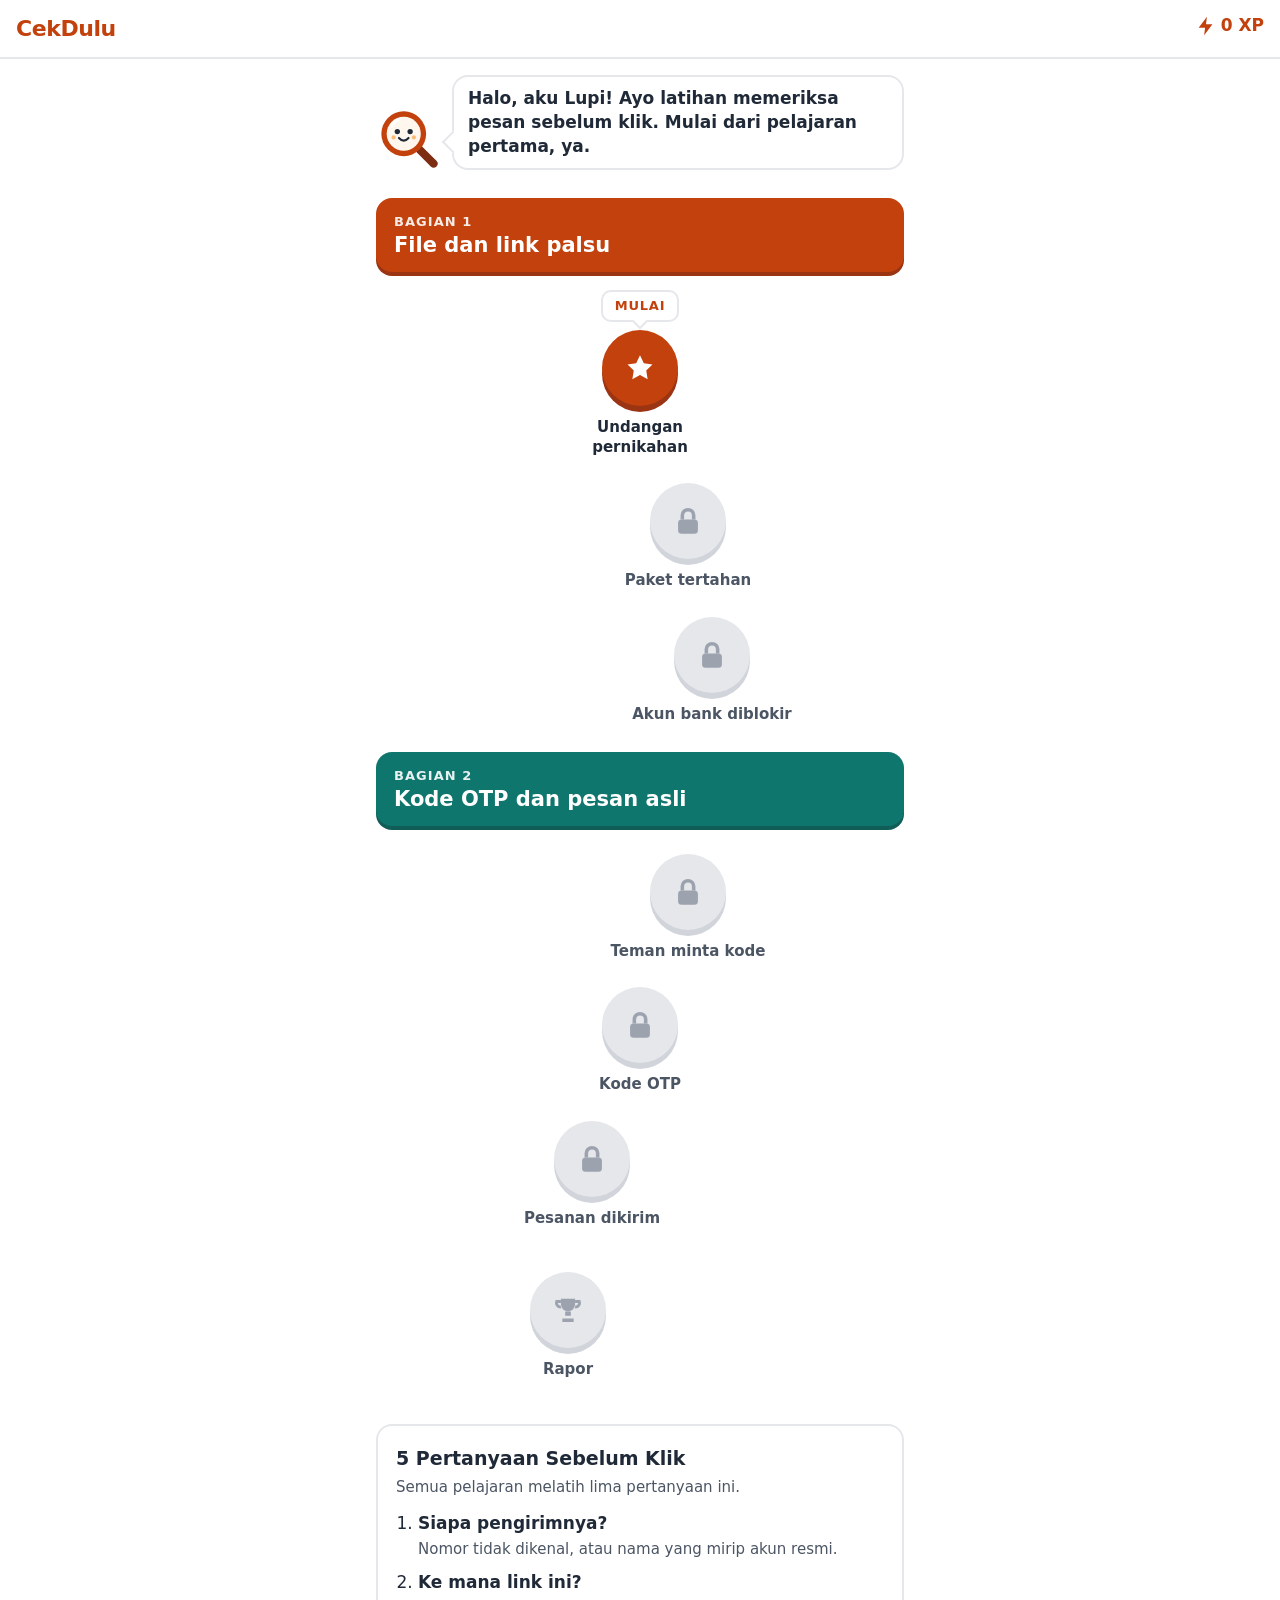
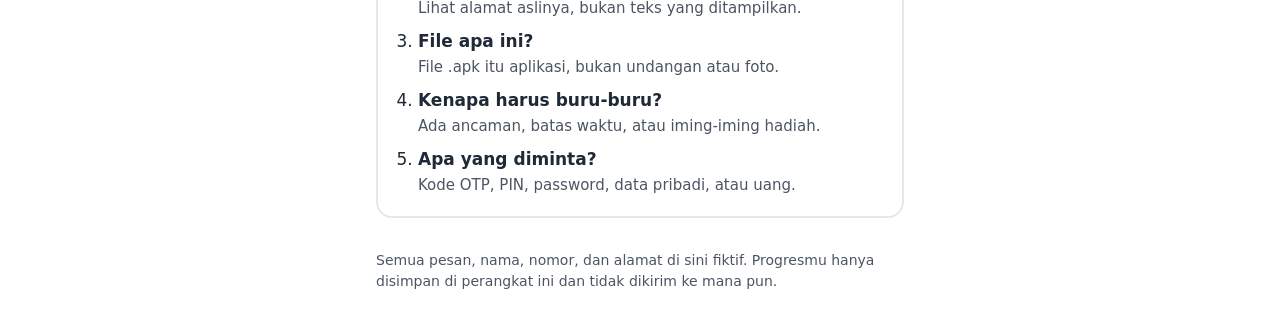
==== index.html @ 9b65affb "kerangka untuk pembuatan" ====
<!doctype html>
<html lang="id">
<head>
  <meta charset="utf-8">
  <meta name="viewport" content="width=device-width, initial-scale=1">
  <title>CekDulu · Latihan memeriksa pesan sebelum klik</title>
  <meta name="description" content="Latihan interaktif mengenali pesan penipuan. Semua contoh fiktif, tanpa login, tanpa data yang dikirim.">
  <link rel="stylesheet" href="css/style.css">
</head>
<body>
  <header class="topbar">
    <a class="brand" href="index.html">CekDulu</a>
    <span id="xp"></span>
  </header>

  <main class="page">
    <noscript><p>Aktifkan JavaScript untuk memakai CekDulu.</p></noscript>
    <div id="coach"></div>
    <div id="units"></div>

    <section class="recap" aria-labelledby="recap-title">
      <h2 id="recap-title">5 Pertanyaan Sebelum Klik</h2>
      <p>Semua pelajaran melatih lima pertanyaan ini.</p>
      <ol id="recap-list"></ol>
    </section>
  </main>

  <footer class="page-footer">
    <p>Semua pesan, nama, nomor, dan alamat di sini fiktif. Progresmu hanya disimpan di perangkat ini dan tidak dikirim ke mana pun.</p>
    <p id="storage-note" hidden>Browser ini tidak mengizinkan penyimpanan, jadi progres tidak akan tersimpan.</p>
    <button type="button" class="link-btn" id="reset">Hapus progres</button>
  </footer>

  <script src="js/questions.js"></script>
  <script src="js/scenarios.js"></script>
  <script src="js/logic.js"></script>
  <script src="js/ui.js"></script>
  <script src="js/path.js"></script>
</body>
</html>
---- css/style.css ----
/* ==========================================================
   CekDulu — gaya tampilan
   Urutan: token → dasar → komponen umum → jalur → pelajaran → HP simulasi → rapor
   ========================================================== */

:root {
  color-scheme: light;
  --brand: #C2410C;
  --brand-dark: #9A3412;
  --brand-soft: #FFEDD5;
  --teal: #0F766E;
  --teal-dark: #115E59;
  --ink: #1F2937;
  --muted: #4B5563;
  --line: #E5E7EB;
  --surface: #F9FAFB;
  --bg: #FFFFFF;
  --good: #15803D;
  --good-dark: #166534;
  --good-soft: #DCFCE7;
  --bad: #B91C1C;
  --bad-dark: #991B1B;
  --bad-soft: #FEE2E2;
  --warn: #B45309;
  --link: #1D4ED8;
  --focus: #2563EB;
  --font: "Segoe UI", system-ui, -apple-system, Roboto, "Helvetica Neue", Arial, sans-serif;
}

/* ---------- Dasar ---------- */

* { box-sizing: border-box; }

body {
  margin: 0;
  font-family: var(--font);
  font-size: 17px;
  line-height: 1.5;
  color: var(--ink);
  background: var(--bg);
  -webkit-text-size-adjust: 100%;
}

h1, h2, h3, p { margin: 0; }
svg { display: block; }
[hidden] { display: none !important; }
:focus-visible { outline: 3px solid var(--focus); outline-offset: 3px; }

/* ---------- Komponen umum ---------- */

.btn {
  display: inline-block;
  width: 100%;
  padding: 14px 24px;
  font: inherit;
  font-size: 16px;
  font-weight: 800;
  letter-spacing: .05em;
  text-align: center;
  text-transform: uppercase;
  text-decoration: none;
  color: #fff;
  background: var(--brand);
  border: 0;
  border-radius: 14px;
  box-shadow: 0 4px 0 var(--brand-dark);
  cursor: pointer;
  transition: transform .08s;
}
.btn:active:not(:disabled) { transform: translateY(4px); box-shadow: none; }
.btn:disabled { color: #6B7280; background: var(--line); box-shadow: 0 4px 0 #D1D5DB; cursor: not-allowed; }
.btn-good { background: var(--good); box-shadow: 0 4px 0 var(--good-dark); }
.btn-bad { background: var(--bad); box-shadow: 0 4px 0 var(--bad-dark); }

.topbar {
  position: sticky;
  top: 0;
  z-index: 10;
  display: flex;
  align-items: center;
  justify-content: space-between;
  gap: 12px;
  padding: 12px 16px;
  background: #fff;
  border-bottom: 2px solid var(--line);
}
.brand { font-size: 22px; font-weight: 800; letter-spacing: -.02em; color: var(--brand); text-decoration: none; }
.back-link { font-weight: 700; color: var(--muted); text-decoration: none; }
.xp-chip { display: inline-flex; align-items: center; gap: 4px; font-weight: 800; color: var(--brand); }
.xp-chip .icon svg { width: 22px; height: 22px; }

.page { max-width: 560px; margin: 0 auto; padding: 16px 16px 32px; }

.coach { display: flex; align-items: flex-end; gap: 12px; }
.mascot { flex: none; display: block; width: 64px; height: 64px; }
.mascot svg { width: 100%; height: 100%; }
.coach-bubble {
  position: relative;
  flex: 1;
  padding: 10px 14px;
  font-weight: 600;
  line-height: 1.4;
  background: #fff;
  border: 2px solid var(--line);
  border-radius: 16px;
  animation: rise .25s ease-out;
}
.coach-bubble::before {
  content: "";
  position: absolute;
  left: -9px;
  bottom: 18px;
  width: 14px;
  height: 14px;
  background: #fff;
  border-left: 2px solid var(--line);
  border-bottom: 2px solid var(--line);
  transform: rotate(45deg);
}

.stats { display: grid; grid-template-columns: repeat(3, 1fr); gap: 10px; }
.stat { display: flex; flex-direction: column; overflow: hidden; background: #fff; border: 2px solid var(--brand); border-radius: 14px; text-align: center; }
.stat-label {
  display: block;
  padding: 4px 6px;
  font-size: 12px;
  font-weight: 800;
  letter-spacing: .05em;
  text-transform: uppercase;
  color: #fff;
  background: var(--brand);
}
.stat-value { flex: 1; display: grid; place-items: center; padding: 12px 6px; font-size: 22px; font-weight: 800; line-height: 1.2; }

.note { margin-top: 14px; font-size: 15px; color: var(--muted); }

/* ---------- Jalur belajar (index.html) ---------- */

.unit { --unit: var(--brand); --unit-dark: var(--brand-dark); margin-top: 28px; }
.unit-2 { --unit: var(--teal); --unit-dark: var(--teal-dark); }
.unit-banner { padding: 14px 18px; color: #fff; background: var(--unit); border-radius: 16px; box-shadow: 0 4px 0 var(--unit-dark); }
.unit-kicker { font-size: 13px; font-weight: 800; letter-spacing: .08em; text-transform: uppercase; opacity: .9; }
.unit-banner h2 { font-size: 21px; line-height: 1.25; }

.path { display: flex; flex-direction: column; align-items: center; gap: 26px; margin: 28px 0 0; padding: 0; list-style: none; }
.path-end { margin-top: 44px; }
.path-item { position: relative; display: flex; flex-direction: column; align-items: center; transform: translateX(var(--x, 0)); }
.path-item.is-current { margin-top: 30px; }

.node {
  display: grid;
  place-items: center;
  width: 76px;
  height: 76px;
  color: #fff;
  text-decoration: none;
  background: var(--unit, var(--brand));
  border-radius: 50%;
  box-shadow: 0 6px 0 var(--unit-dark, var(--brand-dark));
  transition: transform .1s;
}
.node .icon svg { width: 34px; height: 34px; }
a.node:active { transform: translateY(4px); box-shadow: 0 2px 0 var(--unit-dark, var(--brand-dark)); }
.node-current { animation: glow 1.8s ease-in-out infinite; }
.node-locked { color: #9CA3AF; background: var(--line); box-shadow: 0 6px 0 #D1D5DB; }
.node-trophy { background: var(--warn); box-shadow: 0 6px 0 #92400E; }
.node-label { max-width: 170px; margin-top: 12px; font-size: 15px; font-weight: 700; line-height: 1.3; text-align: center; }
.node-locked + .node-label { color: var(--muted); }
.node-badge {
  position: absolute;
  top: -40px;
  padding: 4px 12px;
  font-size: 13px;
  font-weight: 800;
  letter-spacing: .06em;
  text-transform: uppercase;
  white-space: nowrap;
  color: var(--unit, var(--brand));
  background: #fff;
  border: 2px solid var(--line);
  border-radius: 10px;
  animation: bob 1.6s ease-in-out infinite;
}
.node-badge::after {
  content: "";
  position: absolute;
  left: 50%;
  bottom: -7px;
  width: 10px;
  height: 10px;
  background: #fff;
  border-right: 2px solid var(--line);
  border-bottom: 2px solid var(--line);
  transform: translateX(-50%) rotate(45deg);
}

.recap { margin-top: 44px; padding: 18px; border: 2px solid var(--line); border-radius: 16px; }
.recap h2 { margin-bottom: 4px; font-size: 19px; }
.recap > p { margin-bottom: 12px; color: var(--muted); font-size: 15px; }
.recap ol { display: grid; gap: 8px; margin: 0; padding-left: 22px; }
.recap li strong { display: block; }
.recap li span { font-size: 15px; color: var(--muted); }

.page-footer { max-width: 560px; margin: 0 auto; padding: 0 16px 32px; font-size: 14px; color: var(--muted); }
.page-footer p + p { margin-top: 6px; }
.link-btn { margin-top: 10px; padding: 0; font: inherit; color: var(--bad); text-decoration: underline; background: none; border: 0; cursor: pointer; }

/* ---------- Pelajaran (simulator.html) ---------- */

.lesson-page { display: flex; flex-direction: column; min-height: 100vh; min-height: 100dvh; }

.lesson-top { display: flex; align-items: center; gap: 14px; width: 100%; max-width: 980px; margin: 0 auto; padding: 14px 16px; }
.icon-btn { flex: none; display: grid; place-items: center; width: 40px; height: 40px; color: var(--muted); border-radius: 10px; }
.icon-btn:hover { background: var(--surface); }
.icon-btn svg { width: 26px; height: 26px; }
.progress { flex: 1; height: 16px; overflow: hidden; background: var(--line); border-radius: 99px; }
.progress span { display: block; width: 0; height: 100%; background: var(--brand); border-radius: 99px; transition: width .4s ease; }

.lesson-main {
  flex: 1;
  display: grid;
  grid-template-areas: "coach" "phone" "inspect" "task";
  align-content: start;
  gap: 16px;
  width: 100%;
  max-width: 980px;
  margin: 0 auto;
  padding: 4px 16px 24px;
}
.lesson-main.is-done { display: block; }
.coach-slot { grid-area: coach; }
.phone-col { grid-area: phone; }
.inspect-slot { grid-area: inspect; scroll-margin-bottom: 140px; } /* jangan tertutup tombol bawah */
.task-slot { grid-area: task; scroll-margin-top: 12px; }
.inspect-slot:empty, .task-slot:empty { display: none; }

.context {
  max-width: 340px;
  margin: 0 auto 12px;
  padding: 10px 12px;
  font-size: 15px;
  color: var(--muted);
  background: var(--surface);
  border: 2px dashed var(--line);
  border-radius: 12px;
}

.inspect-card { padding: 12px 14px; background: #fff; border: 2px solid var(--line); border-left: 6px solid var(--brand); border-radius: 12px; animation: rise .2s ease-out; }
.inspect-kind { display: block; font-size: 12px; font-weight: 800; letter-spacing: .06em; text-transform: uppercase; color: var(--brand-dark); }
.inspect-label { display: block; margin: 2px 0 4px; word-break: break-all; }
.inspect-card p { font-size: 15px; color: var(--muted); }

.task-title { font-size: 21px; line-height: 1.3; }
.task-title:focus { outline: none; } /* fokus dari kode, bukan dari Tab */
.task-sub { margin: 2px 0 12px; color: var(--muted); }

.options { display: grid; gap: 10px; }
.option {
  display: flex;
  align-items: center;
  gap: 12px;
  width: 100%;
  padding: 12px 14px;
  font: inherit;
  color: inherit;
  text-align: left;
  background: #fff;
  border: 2px solid var(--line);
  border-bottom-width: 4px;
  border-radius: 14px;
  cursor: pointer;
}
.option:hover:not(:disabled) { background: var(--surface); }
.option:disabled { cursor: default; }
.option-text { flex: 1; }
.option-text strong { display: block; font-size: 16px; line-height: 1.3; }
.option-text small { display: block; margin-top: 2px; font-size: 14px; line-height: 1.35; color: var(--muted); }
.option-note { display: block; margin-top: 8px; padding-top: 8px; font-size: 15px; line-height: 1.4; border-top: 1px solid rgba(31, 41, 55, .15); }
.option-check, .option-radio { flex: none; display: grid; place-items: center; width: 24px; height: 24px; background: #fff; border: 2px solid #9CA3AF; }
.option-check { border-radius: 7px; }
.option-radio { border-radius: 50%; }
.option[aria-pressed="true"] { background: var(--brand-soft); border-color: #FB923C; }
.option[aria-pressed="true"] .option-check,
.option[aria-pressed="true"] .option-radio { background: var(--brand); border-color: var(--brand); }
.option[aria-pressed="true"] .option-check::after {
  content: "";
  width: 6px;
  height: 11px;
  border: solid #fff;
  border-width: 0 3px 3px 0;
  transform: translateY(-1px) rotate(45deg);
}
.option[aria-pressed="true"] .option-radio::after { content: ""; width: 8px; height: 8px; background: #fff; border-radius: 50%; }

/* Setelah dinilai */
.option.is-found, .option.is-correct { background: var(--good-soft); border-color: var(--good); }
.option.is-extra, .option.is-wrong { background: var(--bad-soft); border-color: var(--bad); }
.option.is-missed, .option.is-answer { border-color: var(--good); border-style: dashed; }
.option.is-found .option-check, .option.is-correct .option-radio { background: var(--good); border-color: var(--good); }
.option.is-extra .option-check, .option.is-wrong .option-radio { background: var(--bad); border-color: var(--bad); }
.option.is-found::after, .option.is-correct::after, .option.is-missed::after,
.option.is-extra::after, .option.is-wrong::after, .option.is-answer::after {
  font-size: 12px;
  font-weight: 800;
  letter-spacing: .04em;
  text-transform: uppercase;
  white-space: nowrap;
}
.option.is-found::after, .option.is-correct::after { content: "Benar"; color: var(--good-dark); }
.option.is-answer::after { content: "Lebih aman"; color: var(--good-dark); }
.option.is-missed::after { content: "Terlewat"; color: var(--bad-dark); }
.option.is-extra::after { content: "Keliru"; color: var(--bad-dark); }
.option.is-wrong::after { content: "Kurang tepat"; color: var(--bad-dark); }

.lesson-footer { position: sticky; bottom: 0; z-index: 5; max-height: 75vh; overflow-y: auto; background: #fff; border-top: 2px solid var(--line); }
.lesson-footer.is-good { background: var(--good-soft); border-top-color: #BBF7D0; }
.lesson-footer.is-bad { background: var(--bad-soft); border-top-color: #FECACA; }
.footer-inner { display: grid; gap: 14px; max-width: 980px; margin: 0 auto; padding: 16px; }

.feedback { animation: rise .25s ease-out; }
.feedback:empty { display: none; }
.feedback h2 { font-size: 21px; line-height: 1.25; }
.is-good .feedback h2 { color: var(--good-dark); }
.is-bad .feedback h2 { color: var(--bad-dark); }
.feedback > p { margin-top: 4px; font-size: 16px; line-height: 1.4; }

.done { max-width: 520px; margin: 0 auto; padding: 24px 0 8px; text-align: center; }
.done .mascot { width: 128px; height: 128px; margin: 0 auto 12px; animation: pop .45s ease-out; }
.done h1 { margin-bottom: 20px; font-size: 30px; line-height: 1.2; color: var(--brand); }
.done > p { margin-bottom: 20px; color: var(--muted); }
.takeaway { margin-top: 18px; padding: 14px 16px; text-align: left; background: var(--surface); border: 2px solid var(--line); border-radius: 14px; }
.takeaway strong { display: block; font-size: 13px; letter-spacing: .06em; text-transform: uppercase; color: var(--brand-dark); }

@media (min-width: 860px) {
  .lesson-main {
    grid-template-columns: 360px 1fr;
    grid-template-rows: auto auto 1fr;
    grid-template-areas: "phone coach" "phone inspect" "phone task";
    column-gap: 40px;
    padding-top: 12px;
  }
  .phone-col { position: sticky; top: 16px; align-self: start; }
  .footer-inner { grid-template-columns: 1fr auto; align-items: end; padding: 20px 16px; }
  .footer-inner .btn { width: auto; min-width: 200px; }
}

/* ---------- HP simulasi ---------- */

.phone { width: 100%; max-width: 340px; margin: 0 auto; padding: 10px; background: #111827; border-radius: 36px; box-shadow: 0 12px 32px rgba(17, 24, 39, .18); }
.screen { display: flex; flex-direction: column; min-height: 480px; overflow: hidden; font-size: 15px; line-height: 1.45; background: #F3F4F6; border-radius: 26px; }
.status-bar { display: flex; align-items: center; justify-content: space-between; padding: 8px 18px 6px; font-size: 12px; font-weight: 700; background: #fff; }
.battery { position: relative; width: 22px; height: 11px; border: 2px solid currentColor; border-radius: 3px; }
.battery::after { content: ""; position: absolute; inset: 1px 5px 1px 1px; background: currentColor; border-radius: 1px; }

.app-header { display: flex; align-items: center; gap: 10px; padding: 10px 14px; font-weight: 700; background: #fff; border-bottom: 1px solid var(--line); }
.app-tag { margin-left: auto; font-weight: 600; color: var(--muted); }
.avatar { flex: none; display: grid; place-items: center; width: 34px; height: 34px; font-size: 15px; font-weight: 800; color: #334155; background: #CBD5E1; border-radius: 50%; }
.app-body { flex: 1; display: flex; flex-direction: column; gap: 8px; padding: 14px 12px; }

.bubble { align-self: flex-start; max-width: 88%; margin: 0; padding: 8px 11px; background: #fff; border-radius: 4px 14px 14px 14px; box-shadow: 0 1px 1px rgba(0, 0, 0, .06); }

.phone-chat .status-bar, .chat-header { color: #fff; background: var(--teal); border-bottom: 0; }
.chat-header .avatar { color: var(--teal-dark); background: #CCFBF1; }
.chat-body { background: #E7EFEC; }
.system-notice { align-self: center; max-width: 94%; padding: 6px 10px; font-size: 13px; text-align: center; color: #713F12; background: #FEF9C3; border-radius: 10px; }
.bubble-file { width: 88%; padding: 6px; }
.tap.tap-file { display: flex; align-items: center; gap: 10px; width: 100%; padding: 8px; background: #F1F5F9; border-radius: 10px; }
.file-icon { flex: none; display: grid; place-items: center; width: 38px; height: 46px; font-size: 11px; font-weight: 800; color: #334155; background: #E2E8F0; border-radius: 6px; }
.file-meta strong { display: block; font-size: 14px; word-break: break-word; }
.file-meta small { color: var(--muted); }
.chat-input { margin: 0 10px 10px; padding: 9px 14px; font-size: 14px; color: #9CA3AF; background: #fff; border-radius: 99px; }

.sms-body { background: #fff; }
.sms-body .bubble { background: var(--line); border-radius: 16px 16px 16px 4px; box-shadow: none; }

.email-header { font-size: 14px; font-weight: 600; color: var(--muted); }
.email-body { gap: 10px; background: #fff; }
.email-subject { font-size: 17px; line-height: 1.3; }
.email-from { display: flex; align-items: center; gap: 10px; }
.email-from small { display: block; font-size: 12px; color: var(--muted); }

.phone-notif .screen { background: linear-gradient(160deg, #1E3A8A, #6D28D9); }
.phone-notif .status-bar { color: #fff; background: transparent; }
.lock-screen { flex: 1; padding: 18px 12px; color: #fff; text-align: center; }
.lock-time { font-size: 56px; font-weight: 300; line-height: 1.1; }
.lock-date { margin-bottom: 28px; opacity: .9; }
.notif-card { padding: 12px 14px; color: var(--ink); text-align: left; background: rgba(255, 255, 255, .95); border-radius: 18px; }
.notif-top { display: flex; align-items: center; gap: 8px; font-size: 13px; }
.notif-top small { margin-left: auto; color: var(--muted); }
.app-icon { display: grid; place-items: center; width: 22px; height: 22px; font-size: 12px; font-weight: 800; color: #fff; background: var(--good); border-radius: 6px; }
.notif-title { display: block; margin-top: 6px; }
.notif-text { margin-top: 2px; font-size: 14px; }

/* Bagian yang bisa diketuk */
.tap { position: relative; padding: 0; font: inherit; color: inherit; text-align: left; background: none; border: 0; border-radius: 6px; cursor: pointer; }
.tap-link { color: var(--link); text-decoration: underline; word-break: break-all; }
.tap-button { display: inline-block; margin-top: 4px; padding: 10px 18px; font-weight: 700; color: #fff; background: var(--link); border-radius: 8px; }
.is-inspecting .tap { outline: 2px dashed var(--brand); outline-offset: 3px; }
.is-inspecting .chat-header .tap { outline-color: #fff; }
.is-inspecting .tap.is-inspected { outline-style: solid; outline-color: #64748B; }

/* Sorotan setelah menjawab: hijau = ditemukan, merah = terlewat */
.mark-found, .mark-missed { color: var(--ink); border-radius: 4px; -webkit-box-decoration-break: clone; box-decoration-break: clone; }
.mark-found { background: var(--good-soft); box-shadow: 0 0 0 2px var(--good); }
.mark-missed { background: var(--bad-soft); box-shadow: 0 0 0 2px var(--bad); }

/* ---------- Rapor (rapor.html) ---------- */

.page-title { margin: 8px 0 16px; font-size: 28px; line-height: 1.2; }
.section-title { margin: 28px 0 12px; font-size: 19px; }
.callout { margin-top: 16px; padding: 14px 16px; background: var(--brand-soft); border: 2px solid #FED7AA; border-radius: 14px; }
.callout-good { background: var(--good-soft); border-color: #BBF7D0; }
.callout-kicker { display: block; font-size: 12px; font-weight: 800; letter-spacing: .06em; text-transform: uppercase; color: var(--brand-dark); }
.callout strong { display: block; font-size: 18px; }
.callout p { color: var(--muted); }
.callout-list { display: grid; gap: 8px; margin: 4px 0 0; padding: 0; list-style: none; }
.q-list { display: grid; gap: 14px; margin: 0; padding: 0; list-style: none; }
.q-head { display: flex; flex-wrap: wrap; justify-content: space-between; gap: 2px 12px; }
.q-count { font-size: 15px; color: var(--muted); }
.meter { height: 10px; margin-top: 6px; overflow: hidden; background: var(--line); border-radius: 99px; }
.meter span { display: block; height: 100%; background: var(--good); border-radius: 99px; }
.report-cta { margin-top: 28px; }

/* ---------- Animasi ---------- */

@keyframes rise { from { opacity: 0; transform: translateY(8px); } to { opacity: 1; transform: none; } }
@keyframes pop { 0% { transform: scale(.6); } 70% { transform: scale(1.08); } 100% { transform: scale(1); } }
@keyframes bob { 50% { transform: translateY(-4px); } }
@keyframes glow {
  0%, 100% { box-shadow: 0 6px 0 var(--unit-dark, var(--brand-dark)), 0 0 0 0 color-mix(in srgb, var(--unit, var(--brand)) 40%, transparent); }
  50% { box-shadow: 0 6px 0 var(--unit-dark, var(--brand-dark)), 0 0 0 12px color-mix(in srgb, var(--unit, var(--brand)) 0%, transparent); }
}

@media (prefers-reduced-motion: reduce) {
  *, *::before, *::after { animation: none !important; transition: none !important; }
}
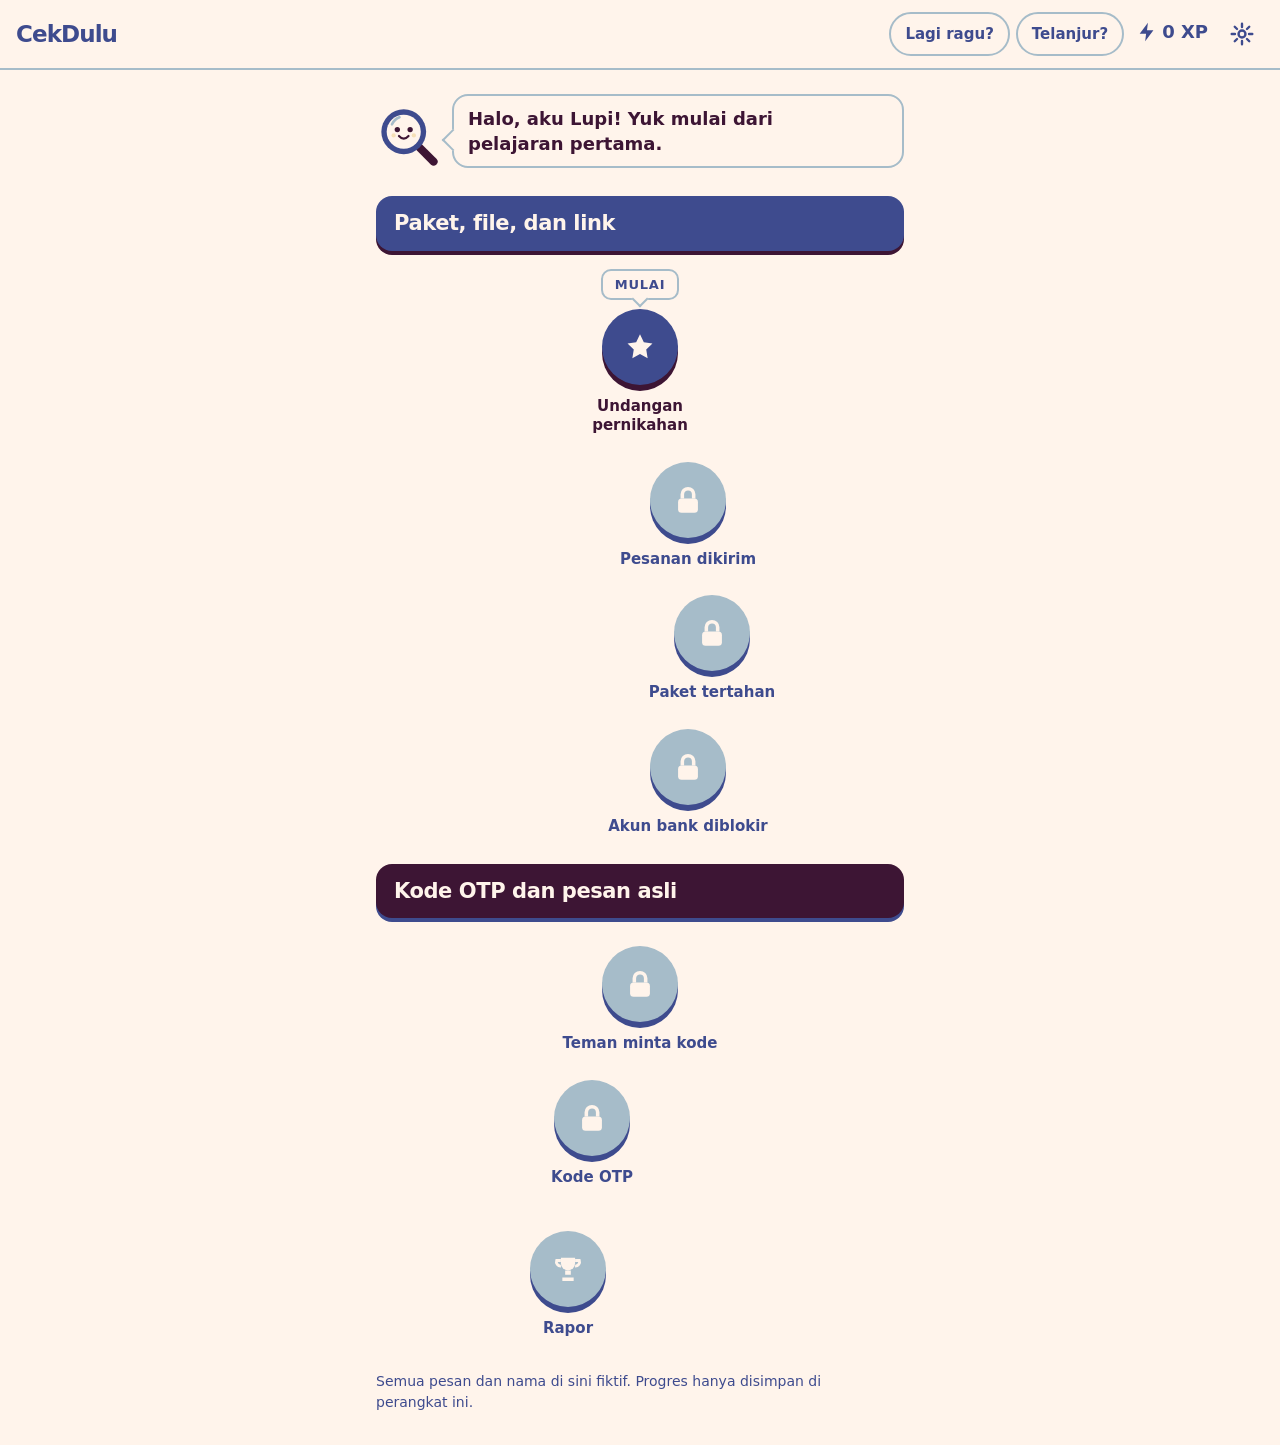
==== commit 859812e5: "perbaikan game dan tekstur" ====
--- a/index.html
+++ b/index.html
@@ -3,35 +3,35 @@
 <head>
   <meta charset="utf-8">
   <meta name="viewport" content="width=device-width, initial-scale=1">
+  <meta name="format-detection" content="telephone=no"> <!-- iPhone: nomor fiktif tidak jadi link telepon -->
   <title>CekDulu · Latihan memeriksa pesan sebelum klik</title>
   <meta name="description" content="Latihan interaktif mengenali pesan penipuan. Semua contoh fiktif, tanpa login, tanpa data yang dikirim.">
   <link rel="stylesheet" href="css/style.css">
+  <script src="js/theme.js"></script>
 </head>
 <body>
   <header class="topbar">
     <a class="brand" href="index.html">CekDulu</a>
+    <nav class="help-nav" aria-label="Bantuan"><a href="ragu.html">Lagi ragu?</a><a href="telanjur.html">Telanjur?</a></nav>
     <span id="xp"></span>
   </header>
 
-  <main class="page">
+  <main class="home">
     <noscript><p>Aktifkan JavaScript untuk memakai CekDulu.</p></noscript>
-    <div id="coach"></div>
-    <div id="units"></div>
 
-    <section class="recap" aria-labelledby="recap-title">
-      <h2 id="recap-title">5 Pertanyaan Sebelum Klik</h2>
-      <p>Semua pelajaran melatih lima pertanyaan ini.</p>
-      <ol id="recap-list"></ol>
+    <section class="learn" aria-labelledby="learn-title">
+      <h1 class="visually-hidden" id="learn-title">CekDulu: jalur belajar memeriksa pesan</h1>
+      <div id="coach"></div>
+      <div id="units"></div>
     </section>
   </main>
 
   <footer class="page-footer">
-    <p>Semua pesan, nama, nomor, dan alamat di sini fiktif. Progresmu hanya disimpan di perangkat ini dan tidak dikirim ke mana pun.</p>
+    <p>Semua pesan dan nama di sini fiktif. Progres hanya disimpan di perangkat ini.</p>
     <p id="storage-note" hidden>Browser ini tidak mengizinkan penyimpanan, jadi progres tidak akan tersimpan.</p>
     <button type="button" class="link-btn" id="reset">Hapus progres</button>
   </footer>
 
-  <script src="js/questions.js"></script>
   <script src="js/scenarios.js"></script>
   <script src="js/logic.js"></script>
   <script src="js/ui.js"></script>
--- a/css/style.css
+++ b/css/style.css
@@ -5,36 +5,92 @@
 
 :root {
   color-scheme: light;
-  --brand: #C2410C;
-  --brand-dark: #9A3412;
-  --brand-soft: #FFEDD5;
-  --teal: #0F766E;
-  --teal-dark: #115E59;
-  --ink: #1F2937;
-  --muted: #4B5563;
-  --line: #E5E7EB;
-  --surface: #F9FAFB;
-  --bg: #FFFFFF;
-  --good: #15803D;
-  --good-dark: #166534;
-  --good-soft: #DCFCE7;
-  --bad: #B91C1C;
-  --bad-dark: #991B1B;
-  --bad-soft: #FEE2E2;
-  --warn: #B45309;
-  --link: #1D4ED8;
-  --focus: #2563EB;
+  /* PALET RESMI: hanya 5 warna ini yang boleh dipakai di seluruh website.
+     Jangan menambah warna lain tanpa persetujuan ketua. */
+  --seashell: #FFF4EB;
+  --wheat: #F6E0B6;
+  --powder: #A6BCC9;
+  --french: #3E4B8E;
+  --violet: #3D1534;
+  /* Pengecualian yang disetujui ketua: abu-abu gelap khusus mode gelap (bukan ungu). */
+  --charcoal: #1C1C1E;
+  --graphite: #2C2C2E;
+  --slate: #48484A;
+
   --font: "Segoe UI", system-ui, -apple-system, Roboto, "Helvetica Neue", Arial, sans-serif;
+  /* Huruf judul, logo, dan tombol. Disimpan di fonts/ (lisensi OFL), tanpa CDN. */
+  --font-display: "Bricolage Grotesque", var(--font);
+}
+
+/* Peran warna, mode terang (bawaan). HP simulasi selalu memakai peran terang,
+   karena isinya meniru aplikasi sungguhan. */
+:root, .phone {
+  --brand: var(--french);
+  --brand-dark: var(--violet);
+  --brand-soft: var(--wheat);
+  --on-brand: var(--seashell);
+  --teal: var(--violet);
+  --teal-dark: var(--french);
+  --ink: var(--violet);
+  --muted: var(--french);
+  --line: var(--powder);
+  --surface: var(--wheat);
+  --bg: var(--seashell);
+  --good: var(--french);
+  --good-dark: var(--violet);
+  --good-soft: var(--powder);
+  --bad: var(--violet);
+  --bad-dark: var(--violet);
+  --bad-soft: var(--wheat);
+  --warn: var(--wheat);
+  --link: var(--french);
+  --focus: var(--violet);
+}
+
+/* Mode gelap: latar abu-abu gelap, aksen dari palet. Diaktifkan js/theme.js lewat data-theme. */
+:root[data-theme="dark"] {
+  color-scheme: dark;
+  --brand: var(--wheat);
+  --brand-dark: var(--french);
+  --brand-soft: var(--french);
+  --on-brand: var(--charcoal);
+  --teal: var(--powder);
+  --teal-dark: var(--french);
+  --ink: var(--seashell);
+  --muted: var(--powder);
+  --line: var(--slate);
+  --surface: var(--graphite);
+  --bg: var(--charcoal);
+  --good: var(--powder);
+  --good-dark: var(--powder);
+  --good-soft: var(--french);
+  --bad: var(--wheat);
+  --bad-dark: var(--wheat);
+  --bad-soft: var(--graphite);
+  --warn: var(--wheat);
+  --link: var(--powder);
+  --focus: var(--wheat);
+}
+
+@font-face {
+  font-family: "Bricolage Grotesque";
+  src: url("../fonts/bricolage-grotesque-latin.woff2") format("woff2");
+  font-weight: 200 800;
+  font-style: normal;
+  font-display: swap;
 }
 
 /* ---------- Dasar ---------- */
 
 * { box-sizing: border-box; }
+::selection { color: var(--violet); background: var(--wheat); }
+html { accent-color: var(--brand); -webkit-tap-highlight-color: transparent; } /* iPhone: tanpa kilatan abu saat diketuk */
+button, a, label { touch-action: manipulation; } /* iPhone: ketukan cepat tidak memperbesar halaman */
 
 body {
   margin: 0;
   font-family: var(--font);
-  font-size: 17px;
+  font-size: 18px;
   line-height: 1.5;
   color: var(--ink);
   background: var(--bg);
@@ -42,24 +98,29 @@
 }
 
 h1, h2, h3, p { margin: 0; }
+h1, h2, h3 { font-family: var(--font-display); letter-spacing: -.02em; text-wrap: balance; }
+.brand, .node-badge, .stat-value, .situation summary, .contact strong { font-family: var(--font-display); }
+p { text-wrap: pretty; }
 svg { display: block; }
 [hidden] { display: none !important; }
 :focus-visible { outline: 3px solid var(--focus); outline-offset: 3px; }
+.visually-hidden { position: absolute; width: 1px; height: 1px; overflow: hidden; clip-path: inset(50%); white-space: nowrap; }
 
 /* ---------- Komponen umum ---------- */
 
 .btn {
   display: inline-block;
   width: 100%;
-  padding: 14px 24px;
-  font: inherit;
-  font-size: 16px;
+  padding: 15px 24px;
+  font-family: var(--font-display);
+  font-size: 17px;
   font-weight: 800;
-  letter-spacing: .05em;
+  line-height: 1.3;
+  letter-spacing: .04em;
   text-align: center;
   text-transform: uppercase;
   text-decoration: none;
-  color: #fff;
+  color: var(--on-brand);
   background: var(--brand);
   border: 0;
   border-radius: 14px;
@@ -68,9 +129,9 @@
   transition: transform .08s;
 }
 .btn:active:not(:disabled) { transform: translateY(4px); box-shadow: none; }
-.btn:disabled { color: #6B7280; background: var(--line); box-shadow: 0 4px 0 #D1D5DB; cursor: not-allowed; }
+.btn:disabled { color: var(--ink); background: var(--line); box-shadow: 0 4px 0 var(--line); cursor: not-allowed; }
 .btn-good { background: var(--good); box-shadow: 0 4px 0 var(--good-dark); }
-.btn-bad { background: var(--bad); box-shadow: 0 4px 0 var(--bad-dark); }
+.btn-bad { background: var(--bad); box-shadow: 0 4px 0 var(--brand-dark); }
 
 .topbar {
   position: sticky;
@@ -81,11 +142,23 @@
   justify-content: space-between;
   gap: 12px;
   padding: 12px 16px;
-  background: #fff;
+  background: var(--bg);
   border-bottom: 2px solid var(--line);
 }
-.brand { font-size: 22px; font-weight: 800; letter-spacing: -.02em; color: var(--brand); text-decoration: none; }
-.back-link { font-weight: 700; color: var(--muted); text-decoration: none; }
+.brand { display: inline-flex; align-items: center; min-height: 44px; font-size: 23px; font-weight: 800; letter-spacing: -.04em; color: var(--brand); text-decoration: none; }
+.back-link { display: inline-flex; align-items: center; min-height: 44px; font-weight: 700; color: var(--muted); text-decoration: none; }
+@media (hover: hover) { .back-link:hover { color: var(--ink); } }
+/* Bantuan di bar atas: selalu bisa dicapai dari setiap halaman (kecuali di tengah pelajaran) */
+.topbar { flex-wrap: wrap; row-gap: 4px; }
+.help-nav { display: flex; gap: 6px; margin-left: auto; }
+.help-nav a { display: inline-flex; align-items: center; min-height: 44px; padding: 0 14px; font-size: 15px; font-weight: 700; color: var(--link); text-decoration: none; white-space: nowrap; border: 2px solid var(--line); border-radius: 99px; }
+@media (hover: hover) { .help-nav a:hover { background: var(--surface); } }
+.help-nav a[aria-current="page"] { color: var(--on-brand); background: var(--brand); border-color: var(--brand); }
+@media (max-width: 479px) {
+  .help-nav { order: 3; flex-basis: 100%; margin-left: 0; }
+  .topbar #xp { margin-left: auto; }
+  .help-nav a { flex: 1; justify-content: center; }
+}
 .xp-chip { display: inline-flex; align-items: center; gap: 4px; font-weight: 800; color: var(--brand); }
 .xp-chip .icon svg { width: 22px; height: 22px; }
 
@@ -94,13 +167,14 @@
 .coach { display: flex; align-items: flex-end; gap: 12px; }
 .mascot { flex: none; display: block; width: 64px; height: 64px; }
 .mascot svg { width: 100%; height: 100%; }
+.mascot { color: var(--ink); } /* gagang kaca pembesar ikut warna teks, terlihat di terang maupun gelap */
 .coach-bubble {
   position: relative;
   flex: 1;
   padding: 10px 14px;
   font-weight: 600;
   line-height: 1.4;
-  background: #fff;
+  background: var(--bg);
   border: 2px solid var(--line);
   border-radius: 16px;
   animation: rise .25s ease-out;
@@ -112,14 +186,14 @@
   bottom: 18px;
   width: 14px;
   height: 14px;
-  background: #fff;
+  background: var(--bg);
   border-left: 2px solid var(--line);
   border-bottom: 2px solid var(--line);
   transform: rotate(45deg);
 }
 
 .stats { display: grid; grid-template-columns: repeat(3, 1fr); gap: 10px; }
-.stat { display: flex; flex-direction: column; overflow: hidden; background: #fff; border: 2px solid var(--brand); border-radius: 14px; text-align: center; }
+.stat { display: flex; flex-direction: column; overflow: hidden; background: var(--bg); border: 2px solid var(--brand); border-radius: 14px; text-align: center; }
 .stat-label {
   display: block;
   padding: 4px 6px;
@@ -127,19 +201,33 @@
   font-weight: 800;
   letter-spacing: .05em;
   text-transform: uppercase;
-  color: #fff;
+  color: var(--on-brand);
   background: var(--brand);
 }
 .stat-value { flex: 1; display: grid; place-items: center; padding: 12px 6px; font-size: 22px; font-weight: 800; line-height: 1.2; }
 
 .note { margin-top: 14px; font-size: 15px; color: var(--muted); }
+
+/* Ikon 5 Pertanyaan Sebelum Klik: satu bentuk yang sama di semua halaman */
+.q-icon { flex: none; display: grid; place-items: center; width: 40px; height: 40px; color: var(--ink); background: var(--brand-soft); border-radius: 12px; }
+.q-icon svg { width: 22px; height: 22px; }
+
+/* Pengaturan tampilan (dipasang js/theme.js) */
+.settings-btn { padding: 0; font: inherit; background: none; border: 0; cursor: pointer; }
+.settings-panel { position: absolute; top: calc(100% + 6px); right: 12px; z-index: 20; width: min(320px, calc(100vw - 24px)); padding: 14px 16px 16px; background: var(--bg); border: 2px solid var(--line); border-bottom-width: 4px; border-radius: 16px; }
+.settings-panel fieldset { margin: 0; padding: 0; border: 0; }
+.settings-panel legend { margin-bottom: 10px; padding: 0; font-family: var(--font-display); font-size: 18px; font-weight: 800; }
+.settings-note { margin-top: 10px; font-size: 14px; color: var(--muted); }
+
+/* ---------- Beranda (index.html) ---------- */
+
+.home { max-width: 560px; margin: 0 auto; padding: 24px 16px 32px; }
 
 /* ---------- Jalur belajar (index.html) ---------- */
 
 .unit { --unit: var(--brand); --unit-dark: var(--brand-dark); margin-top: 28px; }
 .unit-2 { --unit: var(--teal); --unit-dark: var(--teal-dark); }
-.unit-banner { padding: 14px 18px; color: #fff; background: var(--unit); border-radius: 16px; box-shadow: 0 4px 0 var(--unit-dark); }
-.unit-kicker { font-size: 13px; font-weight: 800; letter-spacing: .08em; text-transform: uppercase; opacity: .9; }
+.unit-banner { padding: 14px 18px; color: var(--on-brand); background: var(--unit); border-radius: 16px; box-shadow: 0 4px 0 var(--unit-dark); }
 .unit-banner h2 { font-size: 21px; line-height: 1.25; }
 
 .path { display: flex; flex-direction: column; align-items: center; gap: 26px; margin: 28px 0 0; padding: 0; list-style: none; }
@@ -152,7 +240,7 @@
   place-items: center;
   width: 76px;
   height: 76px;
-  color: #fff;
+  color: var(--on-brand);
   text-decoration: none;
   background: var(--unit, var(--brand));
   border-radius: 50%;
@@ -161,9 +249,8 @@
 }
 .node .icon svg { width: 34px; height: 34px; }
 a.node:active { transform: translateY(4px); box-shadow: 0 2px 0 var(--unit-dark, var(--brand-dark)); }
-.node-current { animation: glow 1.8s ease-in-out infinite; }
-.node-locked { color: #9CA3AF; background: var(--line); box-shadow: 0 6px 0 #D1D5DB; }
-.node-trophy { background: var(--warn); box-shadow: 0 6px 0 #92400E; }
+.node-locked { color: var(--seashell); background: var(--line); box-shadow: 0 6px 0 var(--french); }
+.node-trophy { color: var(--violet); background: var(--warn); box-shadow: 0 6px 0 var(--brand-dark); }
 .node-label { max-width: 170px; margin-top: 12px; font-size: 15px; font-weight: 700; line-height: 1.3; text-align: center; }
 .node-locked + .node-label { color: var(--muted); }
 .node-badge {
@@ -176,10 +263,9 @@
   text-transform: uppercase;
   white-space: nowrap;
   color: var(--unit, var(--brand));
-  background: #fff;
+  background: var(--bg);
   border: 2px solid var(--line);
   border-radius: 10px;
-  animation: bob 1.6s ease-in-out infinite;
 }
 .node-badge::after {
   content: "";
@@ -188,71 +274,78 @@
   bottom: -7px;
   width: 10px;
   height: 10px;
-  background: #fff;
+  background: var(--bg);
   border-right: 2px solid var(--line);
   border-bottom: 2px solid var(--line);
   transform: translateX(-50%) rotate(45deg);
 }
 
-.recap { margin-top: 44px; padding: 18px; border: 2px solid var(--line); border-radius: 16px; }
-.recap h2 { margin-bottom: 4px; font-size: 19px; }
-.recap > p { margin-bottom: 12px; color: var(--muted); font-size: 15px; }
-.recap ol { display: grid; gap: 8px; margin: 0; padding-left: 22px; }
-.recap li strong { display: block; }
-.recap li span { font-size: 15px; color: var(--muted); }
-
 .page-footer { max-width: 560px; margin: 0 auto; padding: 0 16px 32px; font-size: 14px; color: var(--muted); }
 .page-footer p + p { margin-top: 6px; }
-.link-btn { margin-top: 10px; padding: 0; font: inherit; color: var(--bad); text-decoration: underline; background: none; border: 0; cursor: pointer; }
-
-/* ---------- Pelajaran (simulator.html) ---------- */
-
-.lesson-page { display: flex; flex-direction: column; min-height: 100vh; min-height: 100dvh; }
-
-.lesson-top { display: flex; align-items: center; gap: 14px; width: 100%; max-width: 980px; margin: 0 auto; padding: 14px 16px; }
-.icon-btn { flex: none; display: grid; place-items: center; width: 40px; height: 40px; color: var(--muted); border-radius: 10px; }
-.icon-btn:hover { background: var(--surface); }
+.link-btn { margin-top: 10px; padding: 0; font: inherit; color: var(--bad); text-decoration: underline; text-underline-offset: 3px; background: none; border: 0; cursor: pointer; }
+.link-btn-quiet { min-height: 44px; color: var(--muted); }
+
+/* ---------- Pelajaran (simulator.html) ----------
+   Satu soal = satu layar tanpa gulir (seperti Duolingo). HP simulasi mengisi sisa ruang dan
+   diperkecil oleh fitPhone() di engine.js. Di HP urutannya: progres, HP, soal, tombol. */
+
+.lesson-page { display: flex; flex-direction: column; height: 100vh; height: 100dvh; }
+
+.lesson-top { position: relative; display: flex; align-items: center; gap: 14px; width: 100%; max-width: 980px; margin: 0 auto; padding: 14px 16px; }
+.icon-btn { flex: none; display: grid; place-items: center; width: 44px; height: 44px; color: var(--muted); border-radius: 10px; }
+@media (hover: hover) { .icon-btn:hover { background: var(--surface); } }
 .icon-btn svg { width: 26px; height: 26px; }
 .progress { flex: 1; height: 16px; overflow: hidden; background: var(--line); border-radius: 99px; }
 .progress span { display: block; width: 0; height: 100%; background: var(--brand); border-radius: 99px; transition: width .4s ease; }
 
 .lesson-main {
   flex: 1;
+  min-height: 0;
+  overflow-y: auto; /* cadangan untuk layar yang sangat pendek */
   display: grid;
-  grid-template-areas: "coach" "phone" "inspect" "task";
-  align-content: start;
-  gap: 16px;
+  grid-template-columns: minmax(0, 1fr); /* boleh menyempit di bawah lebar minimum isinya (layar 320px) */
+  grid-template-rows: minmax(160px, 1fr) auto;
+  grid-template-areas: "phone" "task";
+  gap: 10px;
   width: 100%;
   max-width: 980px;
   margin: 0 auto;
-  padding: 4px 16px 24px;
+  padding: 0 16px 10px;
 }
 .lesson-main.is-done { display: block; }
-.coach-slot { grid-area: coach; }
-.phone-col { grid-area: phone; }
-.inspect-slot { grid-area: inspect; scroll-margin-bottom: 140px; } /* jangan tertutup tombol bawah */
-.task-slot { grid-area: task; scroll-margin-top: 12px; }
+.coach-slot { display: none; grid-area: coach; } /* di HP tidak ada ruang; tampil di laptop */
+.phone-col { grid-area: phone; display: flex; flex-direction: column; min-height: 0; }
+#phone-slot { position: relative; flex: 1; min-height: 0; overflow: hidden; }
+#phone-slot .phone { position: absolute; left: 50%; top: 50%; margin: 0; transform: translate(-50%, -50%) scale(var(--fit, 1)); }
+.inspect-slot { grid-area: phone; align-self: start; z-index: 2; } /* di HP: muncul di atas HP, tidak mendorong soal */
+.task-slot { grid-area: task; }
 .inspect-slot:empty, .task-slot:empty { display: none; }
 
 .context {
   max-width: 340px;
   margin: 0 auto 12px;
   padding: 10px 12px;
-  font-size: 15px;
+  font-size: 16px;
   color: var(--muted);
   background: var(--surface);
-  border: 2px dashed var(--line);
+  border: 2px solid var(--line);
   border-radius: 12px;
 }
 
-.inspect-card { padding: 12px 14px; background: #fff; border: 2px solid var(--line); border-left: 6px solid var(--brand); border-radius: 12px; animation: rise .2s ease-out; }
-.inspect-kind { display: block; font-size: 12px; font-weight: 800; letter-spacing: .06em; text-transform: uppercase; color: var(--brand-dark); }
+/* Kartu hasil periksa: "lensa" Lupi di kiri, fakta di kanan */
+.inspect-card { display: flex; align-items: flex-start; gap: 12px; padding: 12px 14px; background: var(--brand-soft); border: 2px solid var(--brand-soft); border-radius: 14px; animation: rise .2s ease-out; }
+.inspect-lens { flex: none; display: grid; place-items: center; width: 40px; height: 40px; color: var(--on-brand); background: var(--brand); border-radius: 50%; box-shadow: 0 3px 0 var(--brand-dark); }
+.inspect-lens svg { width: 22px; height: 22px; }
+.inspect-card > div { flex: 1; min-width: 0; }
+.inspect-close { margin: -6px -8px 0 0; color: var(--ink); }
+.inspect-close svg { width: 22px; height: 22px; }
+.inspect-kind { display: block; font-size: 13px; font-weight: 800; letter-spacing: .06em; text-transform: uppercase; color: var(--ink); }
 .inspect-label { display: block; margin: 2px 0 4px; word-break: break-all; }
-.inspect-card p { font-size: 15px; color: var(--muted); }
-
-.task-title { font-size: 21px; line-height: 1.3; }
+.inspect-card p { font-size: 16px; color: var(--muted); }
+
+.task-title { font-size: 23px; line-height: 1.25; }
 .task-title:focus { outline: none; } /* fokus dari kode, bukan dari Tab */
-.task-sub { margin: 2px 0 12px; color: var(--muted); }
+.task-sub { margin: 4px 0 12px; color: var(--muted); }
 
 .options { display: grid; gap: 10px; }
 .option {
@@ -264,38 +357,57 @@
   font: inherit;
   color: inherit;
   text-align: left;
-  background: #fff;
+  background: var(--bg);
   border: 2px solid var(--line);
   border-bottom-width: 4px;
   border-radius: 14px;
   cursor: pointer;
 }
-.option:hover:not(:disabled) { background: var(--surface); }
+@media (hover: hover) { .option:hover:not(:disabled) { background: var(--surface); } }
+.option:active:not(:disabled) { transform: translateY(2px); border-bottom-width: 2px; } /* ditekan seperti tombol Duolingo */
 .option:disabled { cursor: default; }
-.option-text { flex: 1; }
-.option-text strong { display: block; font-size: 16px; line-height: 1.3; }
-.option-text small { display: block; margin-top: 2px; font-size: 14px; line-height: 1.35; color: var(--muted); }
-.option-note { display: block; margin-top: 8px; padding-top: 8px; font-size: 15px; line-height: 1.4; border-top: 1px solid rgba(31, 41, 55, .15); }
-.option-check, .option-radio { flex: none; display: grid; place-items: center; width: 24px; height: 24px; background: #fff; border: 2px solid #9CA3AF; }
+.option-text { flex: 1; min-width: 0; overflow-wrap: anywhere; }
+.option .q-icon { width: 36px; height: 36px; border-radius: 10px; }
+.option .q-icon svg { width: 20px; height: 20px; }
+.option-text strong { display: block; font-size: 17px; line-height: 1.3; }
+.option-text small { display: block; margin-top: 2px; font-size: 15px; line-height: 1.35; color: var(--muted); }
+.option-note { display: block; margin-top: 8px; padding-top: 8px; font-size: 16px; line-height: 1.4; border-top: 2px solid var(--line); }
+
+/* Tanda bahaya: kotak ikon 2 kolom (3 di layar lebar) supaya keenamnya muat tanpa gulir. */
+.options-chips { grid-template-columns: repeat(2, minmax(0, 1fr)); gap: 8px; }
+.options-chips .option { flex-direction: column; justify-content: center; gap: 8px; min-height: 104px; padding: 12px 8px; text-align: center; }
+.options-chips .option-check { display: none; }
+.options-chips .option-text { flex: none; text-wrap: balance; }
+.options-chips .option[aria-pressed="true"] .q-icon { color: var(--on-brand); background: var(--brand); }
+/* Setelah dinilai: satu kolom supaya penjelasan terbaca; pilihan yang tidak relevan disembunyikan. */
+.options.is-graded { grid-template-columns: minmax(0, 1fr); }
+.options.is-graded .option { flex-direction: row; align-items: flex-start; min-height: 0; padding: 12px 14px; text-align: left; }
+.options.is-graded .option-text { flex: 1; min-width: 0; overflow-wrap: anywhere; }
+.options.is-graded .option:not(.is-found, .is-missed, .is-extra, .is-correct, .is-wrong, .is-answer) { display: none; }
+@media (min-width: 560px) {
+  .options-chips { grid-template-columns: repeat(3, minmax(0, 1fr)); }
+}
+.option-check, .option-radio { flex: none; display: grid; place-items: center; width: 24px; height: 24px; background: var(--bg); border: 2px solid var(--brand); }
 .option-check { border-radius: 7px; }
 .option-radio { border-radius: 50%; }
-.option[aria-pressed="true"] { background: var(--brand-soft); border-color: #FB923C; }
+.option[aria-pressed="true"] { background: var(--brand-soft); border-color: var(--brand); }
 .option[aria-pressed="true"] .option-check,
 .option[aria-pressed="true"] .option-radio { background: var(--brand); border-color: var(--brand); }
 .option[aria-pressed="true"] .option-check::after {
   content: "";
   width: 6px;
   height: 11px;
-  border: solid #fff;
+  border: solid var(--on-brand);
   border-width: 0 3px 3px 0;
   transform: translateY(-1px) rotate(45deg);
 }
-.option[aria-pressed="true"] .option-radio::after { content: ""; width: 8px; height: 8px; background: #fff; border-radius: 50%; }
+.option[aria-pressed="true"] .option-radio::after { content: ""; width: 8px; height: 8px; background: var(--on-brand); border-radius: 50%; }
 
 /* Setelah dinilai */
 .option.is-found, .option.is-correct { background: var(--good-soft); border-color: var(--good); }
 .option.is-extra, .option.is-wrong { background: var(--bad-soft); border-color: var(--bad); }
-.option.is-missed, .option.is-answer { border-color: var(--good); border-style: dashed; }
+.option.is-answer { border-color: var(--good); border-style: dashed; }
+.option.is-missed { border-color: var(--bad); border-style: dashed; } /* sama dengan sorotan "terlewat" di pesan */
 .option.is-found .option-check, .option.is-correct .option-radio { background: var(--good); border-color: var(--good); }
 .option.is-extra .option-check, .option.is-wrong .option-radio { background: var(--bad); border-color: var(--bad); }
 .option.is-found::after, .option.is-correct::after, .option.is-missed::after,
@@ -312,124 +424,305 @@
 .option.is-extra::after { content: "Keliru"; color: var(--bad-dark); }
 .option.is-wrong::after { content: "Kurang tepat"; color: var(--bad-dark); }
 
-.lesson-footer { position: sticky; bottom: 0; z-index: 5; max-height: 75vh; overflow-y: auto; background: #fff; border-top: 2px solid var(--line); }
-.lesson-footer.is-good { background: var(--good-soft); border-top-color: #BBF7D0; }
-.lesson-footer.is-bad { background: var(--bad-soft); border-top-color: #FECACA; }
+/* Lembar bawah dibatasi supaya pilihan dan sorotan di HP tidak tertutup. */
+.lesson-footer { position: sticky; bottom: 0; z-index: 5; max-height: 45vh; max-height: 45dvh; overflow-y: auto; background: var(--bg); border-top: 2px solid var(--line); }
+.lesson-footer.is-good { background: var(--good-soft); border-top-color: var(--good); }
+.lesson-footer.is-bad { background: var(--bad-soft); border-top-color: var(--bad); }
 .footer-inner { display: grid; gap: 14px; max-width: 980px; margin: 0 auto; padding: 16px; }
 
 .feedback { animation: rise .25s ease-out; }
 .feedback:empty { display: none; }
-.feedback h2 { font-size: 21px; line-height: 1.25; }
+.feedback h2 { display: flex; align-items: center; gap: 8px; font-size: 22px; line-height: 1.25; }
+.feedback h2 .icon svg { width: 24px; height: 24px; }
 .is-good .feedback h2 { color: var(--good-dark); }
 .is-bad .feedback h2 { color: var(--bad-dark); }
-.feedback > p { margin-top: 4px; font-size: 16px; line-height: 1.4; }
+.feedback > p { margin-top: 4px; font-size: 17px; line-height: 1.4; }
 
 .done { max-width: 520px; margin: 0 auto; padding: 24px 0 8px; text-align: center; }
 .done .mascot { width: 128px; height: 128px; margin: 0 auto 12px; animation: pop .45s ease-out; }
 .done h1 { margin-bottom: 20px; font-size: 30px; line-height: 1.2; color: var(--brand); }
 .done > p { margin-bottom: 20px; color: var(--muted); }
 .takeaway { margin-top: 18px; padding: 14px 16px; text-align: left; background: var(--surface); border: 2px solid var(--line); border-radius: 14px; }
-.takeaway strong { display: block; font-size: 13px; letter-spacing: .06em; text-transform: uppercase; color: var(--brand-dark); }
+.takeaway strong { display: block; font-size: 13px; letter-spacing: .06em; text-transform: uppercase; color: var(--ink); }
 
 @media (min-width: 860px) {
   .lesson-main {
-    grid-template-columns: 360px 1fr;
+    grid-template-columns: 360px minmax(0, 1fr);
     grid-template-rows: auto auto 1fr;
     grid-template-areas: "phone coach" "phone inspect" "phone task";
-    column-gap: 40px;
-    padding-top: 12px;
+    gap: 16px 40px;
+    padding: 12px 16px 16px;
   }
-  .phone-col { position: sticky; top: 16px; align-self: start; }
+  .coach-slot { display: block; }
+  .inspect-slot { grid-area: inspect; align-self: auto; z-index: auto; }
   .footer-inner { grid-template-columns: 1fr auto; align-items: end; padding: 20px 16px; }
-  .footer-inner .btn { width: auto; min-width: 200px; }
-}
-
-/* ---------- HP simulasi ---------- */
-
-.phone { width: 100%; max-width: 340px; margin: 0 auto; padding: 10px; background: #111827; border-radius: 36px; box-shadow: 0 12px 32px rgba(17, 24, 39, .18); }
-.screen { display: flex; flex-direction: column; min-height: 480px; overflow: hidden; font-size: 15px; line-height: 1.45; background: #F3F4F6; border-radius: 26px; }
-.status-bar { display: flex; align-items: center; justify-content: space-between; padding: 8px 18px 6px; font-size: 12px; font-weight: 700; background: #fff; }
-.battery { position: relative; width: 22px; height: 11px; border: 2px solid currentColor; border-radius: 3px; }
+  .footer-inner .btn { grid-column: 2; width: auto; min-width: 200px; }
+  /* Layar selesai: tombol di bawah isi yang di tengah, bukan di pojok kanan */
+  .lesson-footer.is-done .footer-inner { grid-template-columns: 1fr; max-width: 552px; }
+  .lesson-footer.is-done .btn { grid-column: auto; width: 100%; }
+}
+
+/* ---------- HP simulasi: bentuk iPhone Pro Max (sudut besar, Dynamic Island, tombol samping) ---------- */
+
+.phone {
+  position: relative;
+  width: 360px;
+  margin: 0 auto;
+  padding: 8px;
+  color: var(--violet); /* isi HP tidak ikut warna teks halaman (mode gelap) */
+  background: var(--violet);
+  border-radius: 60px;
+  box-shadow: 0 0 0 3px var(--french); /* bingkai titanium */
+}
+.phone::before, .phone::after { content: ""; position: absolute; width: 4px; background: var(--french); }
+.phone::before { right: -7px; top: 160px; height: 84px; border-radius: 0 3px 3px 0; } /* tombol daya */
+.phone::after { left: -7px; top: 128px; height: 56px; border-radius: 3px 0 0 3px; } /* tombol volume */
+.screen { display: flex; flex-direction: column; aspect-ratio: 440 / 956; overflow: hidden; font-size: 16px; line-height: 1.4; background: var(--seashell); border-radius: 52px; }
+.screen::after { content: ""; flex: none; align-self: center; width: 36%; height: 5px; margin: 8px 0; background: var(--violet); border-radius: 99px; } /* garis home */
+.phone-notif .screen::after { background: var(--seashell); }
+
+/* Status bar iPhone: jam, Dynamic Island, sinyal, Wi-Fi, baterai */
+.status-bar { position: relative; display: flex; align-items: center; justify-content: space-between; min-height: 52px; padding: 14px 30px 6px 34px; color: var(--violet); background: var(--seashell); }
+.status-time { font-size: 15px; font-weight: 700; }
+.status-icons { display: flex; align-items: center; gap: 5px; }
+.status-icons svg { width: 17px; height: 17px; }
+.island { position: absolute; top: 12px; left: 50%; width: 34%; height: 32px; background: var(--violet); border-radius: 99px; transform: translateX(-50%); }
+.battery { position: relative; width: 24px; height: 12px; border: 2px solid currentColor; border-radius: 4px; }
 .battery::after { content: ""; position: absolute; inset: 1px 5px 1px 1px; background: currentColor; border-radius: 1px; }
 
-.app-header { display: flex; align-items: center; gap: 10px; padding: 10px 14px; font-weight: 700; background: #fff; border-bottom: 1px solid var(--line); }
-.app-tag { margin-left: auto; font-weight: 600; color: var(--muted); }
-.avatar { flex: none; display: grid; place-items: center; width: 34px; height: 34px; font-size: 15px; font-weight: 800; color: #334155; background: #CBD5E1; border-radius: 50%; }
-.app-body { flex: 1; display: flex; flex-direction: column; gap: 8px; padding: 14px 12px; }
-
-.bubble { align-self: flex-start; max-width: 88%; margin: 0; padding: 8px 11px; background: #fff; border-radius: 4px 14px 14px 14px; box-shadow: 0 1px 1px rgba(0, 0, 0, .06); }
-
-.phone-chat .status-bar, .chat-header { color: #fff; background: var(--teal); border-bottom: 0; }
-.chat-header .avatar { color: var(--teal-dark); background: #CCFBF1; }
-.chat-body { background: #E7EFEC; }
-.system-notice { align-self: center; max-width: 94%; padding: 6px 10px; font-size: 13px; text-align: center; color: #713F12; background: #FEF9C3; border-radius: 10px; }
-.bubble-file { width: 88%; padding: 6px; }
-.tap.tap-file { display: flex; align-items: center; gap: 10px; width: 100%; padding: 8px; background: #F1F5F9; border-radius: 10px; }
-.file-icon { flex: none; display: grid; place-items: center; width: 38px; height: 46px; font-size: 11px; font-weight: 800; color: #334155; background: #E2E8F0; border-radius: 6px; }
-.file-meta strong { display: block; font-size: 14px; word-break: break-word; }
-.file-meta small { color: var(--muted); }
-.chat-input { margin: 0 10px 10px; padding: 9px 14px; font-size: 14px; color: #9CA3AF; background: #fff; border-radius: 99px; }
-
-.sms-body { background: #fff; }
-.sms-body .bubble { background: var(--line); border-radius: 16px 16px 16px 4px; box-shadow: none; }
-
-.email-header { font-size: 14px; font-weight: 600; color: var(--muted); }
-.email-body { gap: 10px; background: #fff; }
-.email-subject { font-size: 17px; line-height: 1.3; }
+
+.glyph { flex: none; display: grid; place-items: center; color: var(--french); }
+.glyph svg { width: 24px; height: 24px; }
+.app-header { display: flex; align-items: center; gap: 8px; padding: 2px 12px 6px 8px; font-weight: 700; background: var(--seashell); border-bottom: 1px solid var(--line); }
+.avatar { flex: none; display: grid; place-items: center; width: 36px; height: 36px; font-size: 15px; font-weight: 800; color: var(--violet); background: var(--powder); border-radius: 50%; }
+.app-body { flex: 1; display: flex; flex-direction: column; gap: 6px; padding: 12px 10px; }
+
+/* WhatsApp: header terang, wallpaper bermotif, gelembung berekor dengan jam */
+.chat-title { flex: 1; min-width: 0; display: flex; flex-direction: column; align-items: flex-start; }
+.chat-title .tap-sender { display: block; max-width: 100%; min-height: 30px; padding: 0 2px; overflow: hidden; font-size: 15px; line-height: 30px; white-space: nowrap; text-overflow: ellipsis; }
+.chat-action + .chat-action { margin-left: 4px; }
+@media (max-width: 359px) {
+  .chat-action { display: none; } /* layar sangat sempit: nomor pengirim lebih penting dari ikon */
+}
+.chat-title small { margin-top: 4px; font-size: 12px; font-weight: 400; color: var(--french); }
+.chat-action { margin-left: 8px; }
+.chat-body { justify-content: flex-end; background: var(--powder) url("../img/alam-siang.svg") center / cover; }
+.bubble { position: relative; align-self: flex-start; max-width: 85%; margin: 0; padding: 7px 10px 8px; background: var(--seashell); border-radius: 12px; }
+.chat-body .date-chip + .bubble, .chat-body .system-notice + .bubble { border-top-left-radius: 0; }
+.chat-body .date-chip + .bubble::before, .chat-body .system-notice + .bubble::before {
+  content: "";
+  position: absolute;
+  top: 0;
+  left: -8px;
+  border-style: solid;
+  border-width: 0 9px 10px 0;
+  border-color: transparent var(--seashell) transparent transparent;
+}
+.meta { float: right; position: relative; top: 6px; margin-left: 10px; font-size: 12px; line-height: 1; color: var(--french); }
+.date-chip { align-self: center; margin: 0 0 4px; padding: 3px 10px; font-size: 13px; font-weight: 600; color: var(--french); background: var(--seashell); border-radius: 8px; }
+.system-notice { align-self: center; max-width: 94%; margin: 0 0 4px; padding: 6px 10px; font-size: 13px; text-align: center; color: var(--violet); background: var(--powder); border-radius: 10px; }
+.bubble-file { width: 82%; padding: 4px 4px 8px; }
+.bubble-file .meta { top: 2px; margin-right: 6px; }
+.tap.tap-file { display: flex; align-items: center; gap: 10px; width: 100%; padding: 10px; background: var(--wheat); border-radius: 9px; }
+.file-icon { flex: none; display: grid; place-items: center; width: 36px; height: 44px; font-size: 11px; font-weight: 800; color: var(--seashell); background: var(--french); border-radius: 6px; }
+.file-meta strong { display: block; font-size: 15px; line-height: 1.25; word-break: break-word; }
+.file-meta small { font-size: 13px; color: var(--muted); }
+.chat-input { display: flex; align-items: center; gap: 12px; padding: 8px 12px 4px; background: var(--seashell); border-top: 1px solid var(--line); }
+.chat-field { flex: 1; display: flex; align-items: center; justify-content: space-between; padding: 6px 8px 6px 14px; font-size: 15px; color: var(--french); border: 1px solid var(--line); border-radius: 99px; }
+.chat-field .glyph svg { width: 20px; height: 20px; }
+
+/* Pesan (SMS) iPhone: nama di tengah, gelembung abu */
+.sms-header { position: relative; justify-content: center; padding: 2px 12px 8px; }
+.sms-header .chat-back { position: absolute; left: 8px; top: 12px; }
+.sms-contact { display: flex; flex-direction: column; align-items: center; }
+.sms-contact .tap-sender { min-height: 32px; font-size: 14px; font-weight: 600; }
+.sms-body { background: var(--seashell); }
+.sms-stamp { align-self: center; margin-bottom: 4px; font-size: 12px; color: var(--french); }
+.sms-body .bubble { background: var(--line); border-radius: 18px 18px 18px 6px; }
+.sms-input { border-top: 0; }
+
+/* Mail */
+.email-header { gap: 0; padding: 4px 12px 8px 6px; font-size: 16px; font-weight: 600; color: var(--french); }
+.email-body { gap: 10px; background: var(--seashell); }
+.email-subject { font-size: 18px; line-height: 1.3; }
 .email-from { display: flex; align-items: center; gap: 10px; }
-.email-from small { display: block; font-size: 12px; color: var(--muted); }
-
-.phone-notif .screen { background: linear-gradient(160deg, #1E3A8A, #6D28D9); }
-.phone-notif .status-bar { color: #fff; background: transparent; }
-.lock-screen { flex: 1; padding: 18px 12px; color: #fff; text-align: center; }
-.lock-time { font-size: 56px; font-weight: 300; line-height: 1.1; }
-.lock-date { margin-bottom: 28px; opacity: .9; }
-.notif-card { padding: 12px 14px; color: var(--ink); text-align: left; background: rgba(255, 255, 255, .95); border-radius: 18px; }
-.notif-top { display: flex; align-items: center; gap: 8px; font-size: 13px; }
+.email-from small { display: block; margin-top: 4px; font-size: 12px; color: var(--muted); }
+
+/* Layar kunci */
+.phone-notif .screen { background: var(--french) url("../img/alam-senja.svg") center / cover; }
+.phone-notif .status-bar { color: var(--seashell); background: transparent; }
+.lock-screen { flex: 1; padding: 18px 12px; color: var(--seashell); text-align: center; }
+.lock-time { font-size: 64px; font-weight: 300; line-height: 1.1; }
+.lock-date { margin-bottom: 28px; }
+.notif-card { padding: 12px 14px; color: var(--ink); text-align: left; background: var(--seashell); border-radius: 20px; }
+.notif-top { display: flex; align-items: center; gap: 8px; font-size: 14px; }
 .notif-top small { margin-left: auto; color: var(--muted); }
-.app-icon { display: grid; place-items: center; width: 22px; height: 22px; font-size: 12px; font-weight: 800; color: #fff; background: var(--good); border-radius: 6px; }
+.app-icon { display: grid; place-items: center; width: 22px; height: 22px; font-size: 12px; font-weight: 800; color: var(--seashell); background: var(--french); border-radius: 6px; }
 .notif-title { display: block; margin-top: 6px; }
-.notif-text { margin-top: 2px; font-size: 14px; }
+.notif-text { margin-top: 2px; font-size: 15px; }
 
 /* Bagian yang bisa diketuk */
 .tap { position: relative; padding: 0; font: inherit; color: inherit; text-align: left; background: none; border: 0; border-radius: 6px; cursor: pointer; }
-.tap-link { color: var(--link); text-decoration: underline; word-break: break-all; }
-.tap-button { display: inline-block; margin-top: 4px; padding: 10px 18px; font-weight: 700; color: #fff; background: var(--link); border-radius: 8px; }
-.is-inspecting .tap { outline: 2px dashed var(--brand); outline-offset: 3px; }
-.is-inspecting .chat-header .tap { outline-color: #fff; }
-.is-inspecting .tap.is-inspected { outline-style: solid; outline-color: #64748B; }
-
-/* Sorotan setelah menjawab: hijau = ditemukan, merah = terlewat */
-.mark-found, .mark-missed { color: var(--ink); border-radius: 4px; -webkit-box-decoration-break: clone; box-decoration-break: clone; }
-.mark-found { background: var(--good-soft); box-shadow: 0 0 0 2px var(--good); }
-.mark-missed { background: var(--bad-soft); box-shadow: 0 0 0 2px var(--bad); }
+.tap-sender { display: inline-flex; align-items: center; min-height: 44px; }
+.tap-link { color: var(--link); text-decoration: underline; text-underline-offset: 2px; word-break: break-all; }
+.tap-button { display: inline-block; margin-top: 4px; padding: 10px 18px; font-weight: 700; color: var(--seashell); background: var(--link); border-radius: 8px; }
+/* Bisa diketuk: garis French Blue penuh. Putus-putus khusus untuk "terlewat" setelah menjawab. */
+.is-inspecting .tap {
+  color: var(--violet);
+  text-decoration: none;
+  background: var(--powder);
+  border-radius: 8px;
+  box-shadow: 0 3px 0 var(--french);
+  -webkit-box-decoration-break: clone;
+  box-decoration-break: clone;
+}
+.is-inspecting .tap-link, .is-inspecting .tap-sender { padding: 0 6px; }
+@media (hover: hover) { .is-inspecting .tap:hover { background: var(--wheat); } }
+.is-inspecting .tap:active { transform: translateY(2px); box-shadow: 0 1px 0 var(--french); }
+.is-inspecting .tap.is-inspected { color: var(--seashell); background: var(--french); box-shadow: 0 3px 0 var(--violet); }
+.is-inspecting .tap.is-inspected small { color: var(--seashell); }
+.is-inspecting .tap.is-inspected .file-icon { background: var(--violet); }
+
+/* Sorotan setelah menjawab. Semua tanda bahaya merah; garis penuh = ditemukan, putus-putus = terlewat. */
+.mark-found, .mark-missed { color: var(--ink); background: var(--bad-soft); border-radius: 4px; -webkit-box-decoration-break: clone; box-decoration-break: clone; }
+.mark-found { box-shadow: 0 0 0 2px var(--bad); }
+.mark-missed { outline: 2px dashed var(--bad); outline-offset: 1px; }
+
+/* ---------- Pelajaran di HP: semua dibuat ringkas supaya HP simulasi tetap terbaca ---------- */
+@media (max-width: 859px) {
+  .lesson-top { padding: 6px 12px; }
+  .context { flex: none; margin-bottom: 8px; padding: 8px 12px; font-size: 15px; }
+  .inspect-card { padding: 10px 12px; border-color: var(--brand); }
+  .inspect-card p { font-size: 15px; }
+
+  /* Layar simulasi setinggi isi pesannya; bar ketik hanya hiasan, jadi disembunyikan. */
+  .screen { aspect-ratio: auto; }
+  .chat-input { display: none; }
+
+  .task-title { font-size: 20px; }
+  .task-sub { margin: 2px 0 8px; font-size: 15px; line-height: 1.35; }
+  .options { gap: 8px; }
+  .option { padding: 10px 12px; }
+  .option-text strong { font-size: 16px; }
+  .options-chips .option { flex-direction: row; justify-content: flex-start; gap: 8px; min-height: 52px; padding: 6px 10px; text-align: left; }
+  .options-chips .q-icon, .options.is-graded .q-icon { width: 30px; height: 30px; border-radius: 8px; }
+  .options-chips .q-icon svg, .options.is-graded .q-icon svg { width: 18px; height: 18px; }
+  .options-chips .option-text strong { font-size: 15px; }
+  /* Setelah dinilai: soal sudah dijawab, jadi judulnya diganti penjelasan yang dipadatkan. */
+  .lesson-main.is-graded .task-title, .lesson-main.is-graded .task-sub { display: none; }
+  .options.is-graded .option { padding: 6px 10px; }
+  .options.is-graded .q-icon { display: none; }
+  .options.is-graded .option-text strong { font-size: 15px; }
+  .option-note { margin-top: 2px; padding-top: 0; font-size: 15px; line-height: 1.35; border-top: 0; }
+  .lesson-footer { max-height: 70vh; max-height: 70dvh; }
+
+  .footer-inner { gap: 10px; padding: 10px 16px; }
+  .feedback h2 { font-size: 19px; }
+  .feedback > p { margin-top: 2px; font-size: 15px; }
+}
 
 /* ---------- Rapor (rapor.html) ---------- */
 
-.page-title { margin: 8px 0 16px; font-size: 28px; line-height: 1.2; }
-.section-title { margin: 28px 0 12px; font-size: 19px; }
-.callout { margin-top: 16px; padding: 14px 16px; background: var(--brand-soft); border: 2px solid #FED7AA; border-radius: 14px; }
-.callout-good { background: var(--good-soft); border-color: #BBF7D0; }
-.callout-kicker { display: block; font-size: 12px; font-weight: 800; letter-spacing: .06em; text-transform: uppercase; color: var(--brand-dark); }
+.page-title { margin: 8px 0 16px; font-size: 30px; line-height: 1.15; }
+.section-title { margin: 28px 0 12px; font-size: 21px; }
+.callout { margin-top: 16px; padding: 14px 16px; background: var(--brand-soft); border: 2px solid var(--brand-soft); border-radius: 14px; }
+.callout-good { background: var(--good-soft); border-color: var(--good); }
+.callout-kicker { display: block; font-size: 12px; font-weight: 800; letter-spacing: .06em; text-transform: uppercase; color: var(--ink); }
 .callout strong { display: block; font-size: 18px; }
 .callout p { color: var(--muted); }
+.callout-good p { color: var(--ink); }
+.sms-body .tap-link { color: var(--violet); } /* French Blue di atas Powder Blue kontrasnya kurang */
 .callout-list { display: grid; gap: 8px; margin: 4px 0 0; padding: 0; list-style: none; }
 .q-list { display: grid; gap: 14px; margin: 0; padding: 0; list-style: none; }
+.q-row { display: grid; grid-template-columns: 40px 1fr; align-items: start; gap: 12px; }
 .q-head { display: flex; flex-wrap: wrap; justify-content: space-between; gap: 2px 12px; }
 .q-count { font-size: 15px; color: var(--muted); }
 .meter { height: 10px; margin-top: 6px; overflow: hidden; background: var(--line); border-radius: 99px; }
 .meter span { display: block; height: 100%; background: var(--good); border-radius: 99px; }
 .report-cta { margin-top: 28px; }
 
+/* ---------- Lagi Ragu? (ragu.html) dan Sudah Telanjur? (telanjur.html) ---------- */
+
+.page-lede { margin: -4px 0 24px; font-size: 17px; color: var(--muted); }
+
+.doubt-list { display: grid; gap: 12px; margin: 0; padding: 0; list-style: none; }
+.doubt-item { padding: 14px 16px 16px; background: var(--bg); border: 2px solid var(--line); border-radius: 16px; }
+.doubt-item fieldset { min-width: 0; margin: 0; padding: 0; border: 0; }
+.doubt-item legend { display: flex; align-items: center; gap: 12px; margin-bottom: 12px; padding: 0; font-size: 17px; font-weight: 700; line-height: 1.35; }
+.answers { display: grid; grid-template-columns: repeat(3, 1fr); gap: 8px; }
+.answer { position: relative; display: grid; }
+.answer input { position: absolute; inset: 0; width: 100%; height: 100%; margin: 0; opacity: 0; cursor: pointer; }
+.answer span {
+  display: grid;
+  place-items: center;
+  min-height: 48px;
+  padding: 8px 6px;
+  font-size: 16px;
+  font-weight: 800;
+  text-align: center;
+  background: var(--bg);
+  border: 2px solid var(--line);
+  border-bottom-width: 4px;
+  border-radius: 12px;
+}
+@media (hover: hover) { .answer:hover span { background: var(--surface); } }
+.answer input:focus-visible + span { outline: 3px solid var(--focus); outline-offset: 2px; }
+/* Pilihan netral: hanya hasil di bawah yang berwarna, supaya "Tidak" tidak terbaca "aman". */
+.answer input:checked + span { color: var(--ink); background: var(--brand-soft); border-color: var(--brand); }
+
+.verdict { margin-top: 20px; padding: 18px; background: var(--surface); border: 2px solid var(--line); border-radius: 16px; animation: rise .25s ease-out; }
+.verdict h2 { display: flex; align-items: flex-start; gap: 10px; margin-bottom: 10px; font-size: 21px; line-height: 1.3; }
+.verdict h2 .icon { flex: none; margin-top: 1px; }
+.verdict h2 .icon svg { width: 26px; height: 26px; }
+.verdict p + p, .verdict-list + p { margin-top: 10px; }
+.verdict-incomplete { border-style: dashed; animation: none; }
+.verdict-wait { font-weight: 700; color: var(--muted); }
+.verdict-danger { background: var(--bad-soft); border-color: var(--bad); }
+.verdict-danger h2 { color: var(--bad-dark); }
+.verdict-unsure { background: var(--good-soft); border-color: var(--muted); }
+.verdict-unsure h2 { color: var(--ink); }
+.verdict-list { display: grid; gap: 8px; margin: 12px 0 0; padding: 0; list-style: none; }
+.verdict-list li { display: flex; align-items: center; gap: 10px; font-weight: 700; }
+.verdict-list .q-icon { width: 34px; height: 34px; background: var(--bg); }
+.verdict-list .q-icon svg { width: 19px; height: 19px; }
+.verdict-also { margin-top: 12px; font-weight: 700; }
+.verdict-link { display: inline-flex; align-items: center; min-height: 44px; margin-top: 8px; font-weight: 700; color: var(--bad-dark); text-underline-offset: 3px; }
+
+.situations { display: grid; gap: 10px; }
+.situation { background: var(--bg); border: 2px solid var(--line); border-radius: 16px; }
+.situation[open] { border-color: var(--bad); }
+.situation summary {
+  display: flex;
+  align-items: center;
+  justify-content: space-between;
+  gap: 12px;
+  min-height: 58px;
+  padding: 12px 18px;
+  font-size: 17px;
+  font-weight: 800;
+  line-height: 1.3;
+  list-style: none;
+  cursor: pointer;
+}
+.situation summary::-webkit-details-marker { display: none; }
+.situation summary::after { content: ""; flex: none; width: 9px; height: 9px; border: solid var(--muted); border-width: 0 3px 3px 0; transform: rotate(45deg) translateY(-3px); transition: transform .15s; }
+.situation[open] summary::after { transform: rotate(-135deg) translateY(-3px); }
+.situation[open] summary { color: var(--bad-dark); }
+.steps { display: grid; gap: 10px; margin: 0; padding: 0 18px 18px 40px; }
+.steps li::marker { font-weight: 800; color: var(--bad-dark); }
+.steps a { color: var(--link); text-underline-offset: 2px; }
+
+.contacts { margin: 0; padding: 0; list-style: none; border-top: 2px solid var(--line); }
+.contact { display: block; padding: 12px 4px; color: var(--ink); text-decoration: none; border-bottom: 2px solid var(--line); }
+@media (hover: hover) { .contact:hover { background: var(--surface); } }
+.contact strong { display: block; font-size: 18px; color: var(--link); }
+.contact span { display: block; font-size: 15px; color: var(--muted); }
+.contact-urgent strong { color: var(--bad-dark); }
+
 /* ---------- Animasi ---------- */
 
 @keyframes rise { from { opacity: 0; transform: translateY(8px); } to { opacity: 1; transform: none; } }
 @keyframes pop { 0% { transform: scale(.6); } 70% { transform: scale(1.08); } 100% { transform: scale(1); } }
-@keyframes bob { 50% { transform: translateY(-4px); } }
-@keyframes glow {
-  0%, 100% { box-shadow: 0 6px 0 var(--unit-dark, var(--brand-dark)), 0 0 0 0 color-mix(in srgb, var(--unit, var(--brand)) 40%, transparent); }
-  50% { box-shadow: 0 6px 0 var(--unit-dark, var(--brand-dark)), 0 0 0 12px color-mix(in srgb, var(--unit, var(--brand)) 0%, transparent); }
-}
 
 @media (prefers-reduced-motion: reduce) {
   *, *::before, *::after { animation: none !important; transition: none !important; }
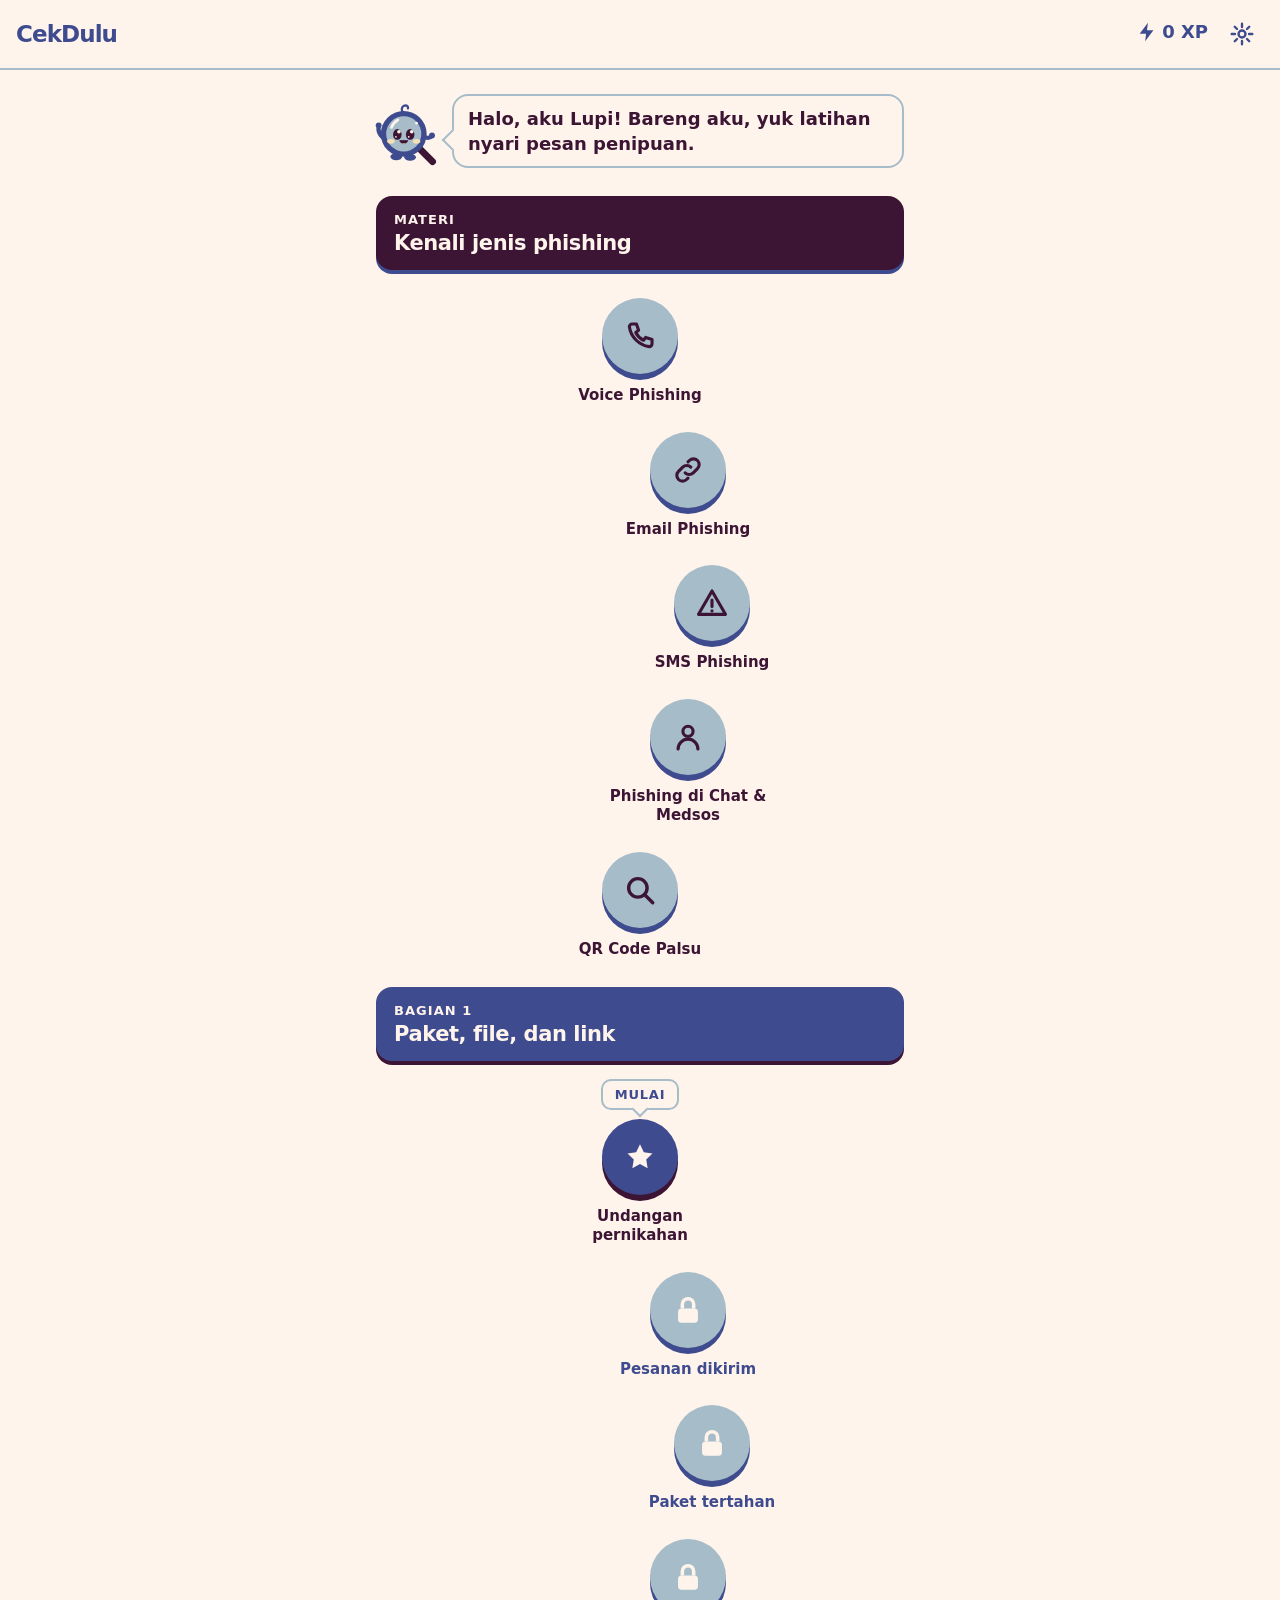
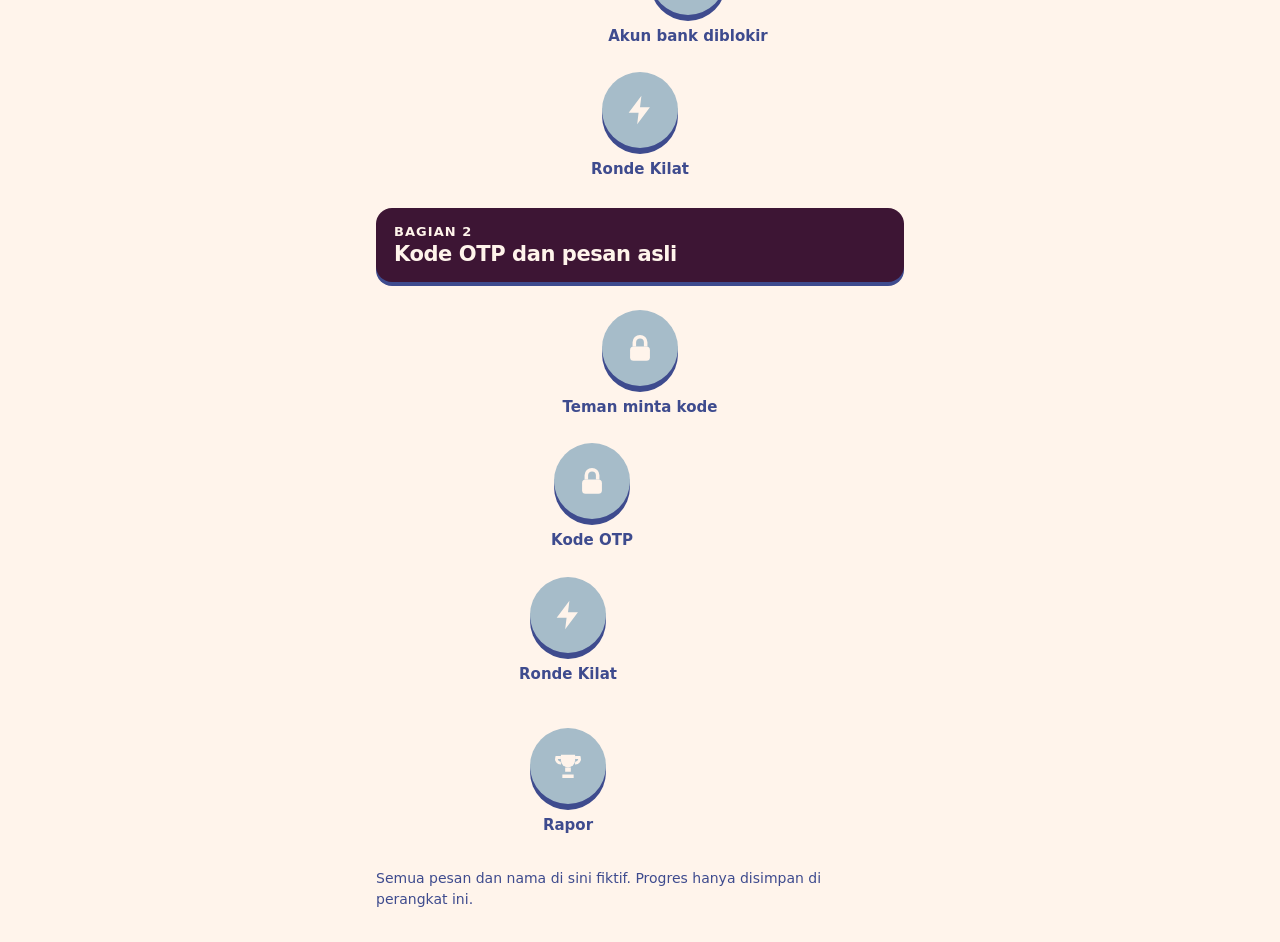
==== commit 2c964b59: "rebuilding the game concept" ====
--- a/index.html
+++ b/index.html
@@ -7,12 +7,12 @@
   <title>CekDulu · Latihan memeriksa pesan sebelum klik</title>
   <meta name="description" content="Latihan interaktif mengenali pesan penipuan. Semua contoh fiktif, tanpa login, tanpa data yang dikirim.">
   <link rel="stylesheet" href="css/style.css">
+  <script src="js/sound.js"></script>
   <script src="js/theme.js"></script>
 </head>
 <body>
   <header class="topbar">
     <a class="brand" href="index.html">CekDulu</a>
-    <nav class="help-nav" aria-label="Bantuan"><a href="ragu.html">Lagi ragu?</a><a href="telanjur.html">Telanjur?</a></nav>
     <span id="xp"></span>
   </header>
 
@@ -33,6 +33,7 @@
   </footer>
 
   <script src="js/scenarios.js"></script>
+  <script src="js/materi.js"></script>
   <script src="js/logic.js"></script>
   <script src="js/ui.js"></script>
   <script src="js/path.js"></script>
--- a/css/style.css
+++ b/css/style.css
@@ -99,7 +99,7 @@
 
 h1, h2, h3, p { margin: 0; }
 h1, h2, h3 { font-family: var(--font-display); letter-spacing: -.02em; text-wrap: balance; }
-.brand, .node-badge, .stat-value, .situation summary, .contact strong { font-family: var(--font-display); }
+.brand, .node-badge, .stat-value { font-family: var(--font-display); }
 p { text-wrap: pretty; }
 svg { display: block; }
 [hidden] { display: none !important; }
@@ -148,17 +148,7 @@
 .brand { display: inline-flex; align-items: center; min-height: 44px; font-size: 23px; font-weight: 800; letter-spacing: -.04em; color: var(--brand); text-decoration: none; }
 .back-link { display: inline-flex; align-items: center; min-height: 44px; font-weight: 700; color: var(--muted); text-decoration: none; }
 @media (hover: hover) { .back-link:hover { color: var(--ink); } }
-/* Bantuan di bar atas: selalu bisa dicapai dari setiap halaman (kecuali di tengah pelajaran) */
-.topbar { flex-wrap: wrap; row-gap: 4px; }
-.help-nav { display: flex; gap: 6px; margin-left: auto; }
-.help-nav a { display: inline-flex; align-items: center; min-height: 44px; padding: 0 14px; font-size: 15px; font-weight: 700; color: var(--link); text-decoration: none; white-space: nowrap; border: 2px solid var(--line); border-radius: 99px; }
-@media (hover: hover) { .help-nav a:hover { background: var(--surface); } }
-.help-nav a[aria-current="page"] { color: var(--on-brand); background: var(--brand); border-color: var(--brand); }
-@media (max-width: 479px) {
-  .help-nav { order: 3; flex-basis: 100%; margin-left: 0; }
-  .topbar #xp { margin-left: auto; }
-  .help-nav a { flex: 1; justify-content: center; }
-}
+.topbar #xp { margin-left: auto; }
 .xp-chip { display: inline-flex; align-items: center; gap: 4px; font-weight: 800; color: var(--brand); }
 .xp-chip .icon svg { width: 22px; height: 22px; }
 
@@ -218,6 +208,8 @@
 .settings-panel fieldset { margin: 0; padding: 0; border: 0; }
 .settings-panel legend { margin-bottom: 10px; padding: 0; font-family: var(--font-display); font-size: 18px; font-weight: 800; }
 .settings-note { margin-top: 10px; font-size: 14px; color: var(--muted); }
+.settings-sound { margin-top: 16px !important; }
+.answers.answers-2 { grid-template-columns: repeat(2, 1fr); }
 
 /* ---------- Beranda (index.html) ---------- */
 
@@ -229,6 +221,7 @@
 .unit-2 { --unit: var(--teal); --unit-dark: var(--teal-dark); }
 .unit-banner { padding: 14px 18px; color: var(--on-brand); background: var(--unit); border-radius: 16px; box-shadow: 0 4px 0 var(--unit-dark); }
 .unit-banner h2 { font-size: 21px; line-height: 1.25; }
+.unit-kicker { display: block; font-size: 13px; font-weight: 800; letter-spacing: .08em; text-transform: uppercase; }
 
 .path { display: flex; flex-direction: column; align-items: center; gap: 26px; margin: 28px 0 0; padding: 0; list-style: none; }
 .path-end { margin-top: 44px; }
@@ -313,13 +306,11 @@
   padding: 0 16px 10px;
 }
 .lesson-main.is-done { display: block; }
-.coach-slot { display: none; grid-area: coach; } /* di HP tidak ada ruang; tampil di laptop */
 .phone-col { grid-area: phone; display: flex; flex-direction: column; min-height: 0; }
 #phone-slot { position: relative; flex: 1; min-height: 0; overflow: hidden; }
 #phone-slot .phone { position: absolute; left: 50%; top: 50%; margin: 0; transform: translate(-50%, -50%) scale(var(--fit, 1)); }
-.inspect-slot { grid-area: phone; align-self: start; z-index: 2; } /* di HP: muncul di atas HP, tidak mendorong soal */
 .task-slot { grid-area: task; }
-.inspect-slot:empty, .task-slot:empty { display: none; }
+.task-slot:empty { display: none; }
 
 .context {
   max-width: 340px;
@@ -332,17 +323,10 @@
   border-radius: 12px;
 }
 
-/* Kartu hasil periksa: "lensa" Lupi di kiri, fakta di kanan */
-.inspect-card { display: flex; align-items: flex-start; gap: 12px; padding: 12px 14px; background: var(--brand-soft); border: 2px solid var(--brand-soft); border-radius: 14px; animation: rise .2s ease-out; }
-.inspect-lens { flex: none; display: grid; place-items: center; width: 40px; height: 40px; color: var(--on-brand); background: var(--brand); border-radius: 50%; box-shadow: 0 3px 0 var(--brand-dark); }
-.inspect-lens svg { width: 22px; height: 22px; }
-.inspect-card > div { flex: 1; min-width: 0; }
-.inspect-close { margin: -6px -8px 0 0; color: var(--ink); }
-.inspect-close svg { width: 22px; height: 22px; }
-.inspect-kind { display: block; font-size: 13px; font-weight: 800; letter-spacing: .06em; text-transform: uppercase; color: var(--ink); }
-.inspect-label { display: block; margin: 2px 0 4px; word-break: break-all; }
-.inspect-card p { font-size: 16px; color: var(--muted); }
-
+/* Soal: Lupi + gelembung pertanyaan, seperti karakter Duolingo */
+.task-head { align-items: center; margin-bottom: 4px; }
+.task-head .mascot { width: 72px; height: 72px; animation: pop .35s ease-out; }
+.task-head .coach-bubble { font-weight: 800; }
 .task-title { font-size: 23px; line-height: 1.25; }
 .task-title:focus { outline: none; } /* fokus dari kode, bukan dari Tab */
 .task-sub { margin: 4px 0 12px; color: var(--muted); }
@@ -424,6 +408,13 @@
 .option.is-extra::after { content: "Keliru"; color: var(--bad-dark); }
 .option.is-wrong::after { content: "Kurang tepat"; color: var(--bad-dark); }
 
+/* Setelah dinilai: soal sudah dijawab, jadi judulnya diganti penjelasan yang dipadatkan
+   supaya penjelasan dan HP simulasi muat satu layar. */
+.lesson-main.is-graded .task-head, .lesson-main.is-graded .task-sub { display: none; }
+.options.is-graded .option { padding: 8px 12px; }
+.options.is-graded .q-icon { display: none; }
+.options.is-graded .option-note { margin-top: 2px; padding-top: 0; font-size: 15px; line-height: 1.35; border-top: 0; }
+
 /* Lembar bawah dibatasi supaya pilihan dan sorotan di HP tidak tertutup. */
 .lesson-footer { position: sticky; bottom: 0; z-index: 5; max-height: 45vh; max-height: 45dvh; overflow-y: auto; background: var(--bg); border-top: 2px solid var(--line); }
 .lesson-footer.is-good { background: var(--good-soft); border-top-color: var(--good); }
@@ -448,15 +439,13 @@
 @media (min-width: 860px) {
   .lesson-main {
     grid-template-columns: 360px minmax(0, 1fr);
-    grid-template-rows: auto auto 1fr;
-    grid-template-areas: "phone coach" "phone inspect" "phone task";
+    grid-template-rows: minmax(0, 1fr);
+    grid-template-areas: "phone task";
     gap: 16px 40px;
     padding: 12px 16px 16px;
   }
-  .coach-slot { display: block; }
-  .inspect-slot { grid-area: inspect; align-self: auto; z-index: auto; }
-  .footer-inner { grid-template-columns: 1fr auto; align-items: end; padding: 20px 16px; }
-  .footer-inner .btn { grid-column: 2; width: auto; min-width: 200px; }
+  .task-slot { margin: auto 0; } /* di tengah, tapi bagian atasnya tidak terpotong kalau isinya panjang */
+  .footer-inner { padding: 18px 16px; }
   /* Layar selesai: tombol di bawah isi yang di tengah, bukan di pojok kanan */
   .lesson-footer.is-done .footer-inner { grid-template-columns: 1fr; max-width: 552px; }
   .lesson-footer.is-done .btn { grid-column: auto; width: 100%; }
@@ -504,9 +493,8 @@
 @media (max-width: 359px) {
   .chat-action { display: none; } /* layar sangat sempit: nomor pengirim lebih penting dari ikon */
 }
-.chat-title small { margin-top: 4px; font-size: 12px; font-weight: 400; color: var(--french); }
 .chat-action { margin-left: 8px; }
-.chat-body { justify-content: flex-end; background: var(--powder) url("../img/alam-siang.svg") center / cover; }
+.chat-body { justify-content: flex-end; background: var(--seashell) url("../img/wa-pola.svg") 0 0 / 160px repeat; } /* pola doodle ala WhatsApp */
 .bubble { position: relative; align-self: flex-start; max-width: 85%; margin: 0; padding: 7px 10px 8px; background: var(--seashell); border-radius: 12px; }
 .chat-body .date-chip + .bubble, .chat-body .system-notice + .bubble { border-top-left-radius: 0; }
 .chat-body .date-chip + .bubble::before, .chat-body .system-notice + .bubble::before {
@@ -523,7 +511,7 @@
 .system-notice { align-self: center; max-width: 94%; margin: 0 0 4px; padding: 6px 10px; font-size: 13px; text-align: center; color: var(--violet); background: var(--powder); border-radius: 10px; }
 .bubble-file { width: 82%; padding: 4px 4px 8px; }
 .bubble-file .meta { top: 2px; margin-right: 6px; }
-.tap.tap-file { display: flex; align-items: center; gap: 10px; width: 100%; padding: 10px; background: var(--wheat); border-radius: 9px; }
+.part.tap-file { display: flex; align-items: center; gap: 10px; width: 100%; padding: 10px; background: var(--powder); border-radius: 9px; }
 .file-icon { flex: none; display: grid; place-items: center; width: 36px; height: 44px; font-size: 11px; font-weight: 800; color: var(--seashell); background: var(--french); border-radius: 6px; }
 .file-meta strong { display: block; font-size: 15px; line-height: 1.25; word-break: break-word; }
 .file-meta small { font-size: 13px; color: var(--muted); }
@@ -549,7 +537,7 @@
 .email-from small { display: block; margin-top: 4px; font-size: 12px; color: var(--muted); }
 
 /* Layar kunci */
-.phone-notif .screen { background: var(--french) url("../img/alam-senja.svg") center / cover; }
+.phone-notif .screen { background: var(--french) url("../img/lock-wallpaper.svg") center / cover; }
 .phone-notif .status-bar { color: var(--seashell); background: transparent; }
 .lock-screen { flex: 1; padding: 18px 12px; color: var(--seashell); text-align: center; }
 .lock-time { font-size: 64px; font-weight: 300; line-height: 1.1; }
@@ -561,45 +549,141 @@
 .notif-title { display: block; margin-top: 6px; }
 .notif-text { margin-top: 2px; font-size: 15px; }
 
-/* Bagian yang bisa diketuk */
-.tap { position: relative; padding: 0; font: inherit; color: inherit; text-align: left; background: none; border: 0; border-radius: 6px; cursor: pointer; }
+/* Bagian pesan: tampil seperti teks biasa; .part hanya penanda untuk sorotan setelah menjawab */
+.part { border-radius: 4px; -webkit-box-decoration-break: clone; box-decoration-break: clone; }
 .tap-sender { display: inline-flex; align-items: center; min-height: 44px; }
 .tap-link { color: var(--link); text-decoration: underline; text-underline-offset: 2px; word-break: break-all; }
 .tap-button { display: inline-block; margin-top: 4px; padding: 10px 18px; font-weight: 700; color: var(--seashell); background: var(--link); border-radius: 8px; }
-/* Bisa diketuk: garis French Blue penuh. Putus-putus khusus untuk "terlewat" setelah menjawab. */
-.is-inspecting .tap {
+.link-preview { display: block; margin-top: 4px; font-size: 12px; color: var(--french); word-break: break-all; }
+
+/* ---------- Mode soal: Pasangkan, Tebak link, Susun pesan ---------- */
+
+/* Pasangkan: dua kolom, bagian pesan di kiri, pertanyaan di kanan */
+.options-match { grid-template-columns: repeat(2, minmax(0, 1fr)); gap: 8px; }
+.match-item { min-height: 60px; padding: 8px 10px; }
+.match-part .option-text { font-size: 15px; font-style: italic; line-height: 1.3; }
+.match-question .option-text strong { font-size: 15px; }
+.match-item .q-icon { width: 30px; height: 30px; border-radius: 8px; }
+.match-item .q-icon svg { width: 18px; height: 18px; }
+.match-item[aria-pressed="true"] { background: var(--brand-soft); border-color: var(--brand); }
+.match-item.is-matched { color: var(--muted); background: var(--good-soft); border-color: var(--good); border-style: solid; opacity: 1; animation: boing .35s ease-out; }
+.match-item.is-shaking { border-color: var(--bad); animation: shake .4s ease-in-out; }
+
+/* Tebak link: alamat ditulis rapat seperti di kolom alamat browser */
+.options-url .option-text strong { font-family: ui-monospace, "SF Mono", Consolas, monospace; font-size: 16px; letter-spacing: -.01em; overflow-wrap: anywhere; }
+
+/* Susun pesan: garis jawaban di atas, kepingan kata di bawah */
+.options-reply { gap: 14px; }
+.reply-line {
+  display: flex;
+  flex-wrap: wrap;
+  align-content: flex-start;
+  gap: 8px;
+  min-height: 104px;
+  padding: 8px 0;
+  background: repeating-linear-gradient(to bottom, transparent 0 46px, var(--line) 46px 48px);
+}
+.reply-line.is-correct .tile { background: var(--good-soft); border-color: var(--good); }
+.reply-line.is-wrong .tile { background: var(--bad-soft); border-color: var(--bad); }
+.reply-bank { display: flex; flex-wrap: wrap; justify-content: center; gap: 8px; }
+.tile {
+  min-height: 44px;
+  padding: 8px 14px;
+  font: inherit;
+  font-weight: 700;
+  color: var(--ink);
+  background: var(--bg);
+  border: 2px solid var(--line);
+  border-bottom-width: 4px;
+  border-radius: 12px;
+  cursor: pointer;
+}
+.tile:active:not(:disabled) { transform: translateY(2px); border-bottom-width: 2px; }
+.tile:disabled { cursor: default; }
+
+/* Soal "Apa yang salah dari pesan ini?": potongan pesan sebagai pilihan, dua kolom supaya muat satu layar */
+.options-find { grid-template-columns: repeat(2, minmax(0, 1fr)); gap: 8px; }
+.options-find .option { align-items: center; min-height: 56px; padding: 8px 10px; }
+.options-find .option-text strong {
+  display: -webkit-box;
+  overflow: hidden;
+  font-size: 14px;
+  font-weight: 700;
+  line-height: 1.3;
+  -webkit-line-clamp: 3;
+  -webkit-box-orient: vertical;
+}
+.options-find .option-check { width: 22px; height: 22px; }
+
+/* ---------- Materi (materi.html): kartu penjelasan dan mini kuis ---------- */
+
+.lesson-main.is-text { grid-template-columns: minmax(0, 1fr); grid-template-rows: minmax(0, 1fr); grid-template-areas: "task"; }
+.lesson-main.is-text .task-slot { width: 100%; max-width: 640px; margin: auto; }
+.learn-card {
+  display: grid;
+  gap: 12px;
+  margin-top: 12px;
+  padding: 18px 20px;
+  font-size: 18px;
+  line-height: 1.55;
+  background: var(--surface);
+  border: 2px solid var(--line);
+  border-bottom-width: 4px;
+  border-radius: 18px;
+  animation: rise .25s ease-out;
+}
+.learn-source { font-size: 14px; color: var(--muted); }
+.options-quiz .option-text strong { overflow-wrap: anywhere; }
+.unit-materi { --unit: var(--violet); --unit-dark: var(--french); }
+.node-materi { color: var(--violet); background: var(--powder); box-shadow: 0 6px 0 var(--french); }
+:root[data-theme="dark"] .unit-materi { --unit: var(--french); --unit-dark: var(--powder); }
+
+/* ---------- Ronde Kilat (kilat.html) ---------- */
+
+.quick-main { display: block; }
+.quick-play { display: grid; gap: 14px; max-width: 520px; margin: 0 auto; padding-top: 8px; }
+.quick-intro p { margin-bottom: 0; }
+.quick-card {
+  padding: 16px 18px;
+  font-size: 19px;
+  line-height: 1.45;
   color: var(--violet);
-  text-decoration: none;
-  background: var(--powder);
-  border-radius: 8px;
-  box-shadow: 0 3px 0 var(--french);
-  -webkit-box-decoration-break: clone;
-  box-decoration-break: clone;
-}
-.is-inspecting .tap-link, .is-inspecting .tap-sender { padding: 0 6px; }
-@media (hover: hover) { .is-inspecting .tap:hover { background: var(--wheat); } }
-.is-inspecting .tap:active { transform: translateY(2px); box-shadow: 0 1px 0 var(--french); }
-.is-inspecting .tap.is-inspected { color: var(--seashell); background: var(--french); box-shadow: 0 3px 0 var(--violet); }
-.is-inspecting .tap.is-inspected small { color: var(--seashell); }
-.is-inspecting .tap.is-inspected .file-icon { background: var(--violet); }
-
-/* Sorotan setelah menjawab. Semua tanda bahaya merah; garis penuh = ditemukan, putus-putus = terlewat. */
-.mark-found, .mark-missed { color: var(--ink); background: var(--bad-soft); border-radius: 4px; -webkit-box-decoration-break: clone; box-decoration-break: clone; }
-.mark-found { box-shadow: 0 0 0 2px var(--bad); }
-.mark-missed { outline: 2px dashed var(--bad); outline-offset: 1px; }
+  background: var(--seashell);
+  border: 3px solid var(--french);
+  border-bottom-width: 6px;
+  border-radius: 22px;
+  animation: pop .3s ease-out;
+}
+.quick-card-top { display: flex; align-items: center; gap: 8px; margin-bottom: 8px; font-size: 15px; }
+.quick-card-top small { margin-left: auto; color: var(--french); }
+.quick-card.is-correct { animation: boing .4s ease-out; }
+.quick-card.is-wrong { animation: shake .4s ease-in-out; }
+.quick-timer { height: 10px; overflow: hidden; background: var(--line); border-radius: 99px; }
+.quick-timer span { display: block; height: 100%; background: var(--brand); border-radius: 99px; transition: width .1s linear; }
+.quick-score { font-weight: 800; text-align: center; color: var(--muted); }
+.quick-buttons { display: grid; grid-template-columns: repeat(auto-fit, minmax(140px, 1fr)); gap: 12px; }
+.btn-quiet { color: var(--ink); background: var(--bg); border: 2px solid var(--line); box-shadow: 0 4px 0 var(--line); }
+.btn-real { color: var(--violet); background: var(--powder); box-shadow: 0 4px 0 var(--french); }
+.btn-scam { color: var(--violet); background: var(--wheat); box-shadow: 0 4px 0 var(--violet); }
+@media (min-width: 860px) {
+  .quick-buttons { grid-column: 1 / -1; max-width: 520px; width: 100%; margin: 0 auto; }
+  .quick-buttons .btn { grid-column: auto; width: 100%; min-width: 0; }
+  .lesson-footer:not(.is-good):not(.is-bad) .footer-inner:has(.quick-buttons) { grid-template-columns: 1fr; }
+}
+.node-quick { color: var(--violet); background: var(--wheat); box-shadow: 0 6px 0 var(--french); }
 
 /* ---------- Pelajaran di HP: semua dibuat ringkas supaya HP simulasi tetap terbaca ---------- */
 @media (max-width: 859px) {
   .lesson-top { padding: 6px 12px; }
   .context { flex: none; margin-bottom: 8px; padding: 8px 12px; font-size: 15px; }
-  .inspect-card { padding: 10px 12px; border-color: var(--brand); }
-  .inspect-card p { font-size: 15px; }
 
   /* Layar simulasi setinggi isi pesannya; bar ketik hanya hiasan, jadi disembunyikan. */
   .screen { aspect-ratio: auto; }
   .chat-input { display: none; }
 
-  .task-title { font-size: 20px; }
+  .task-head .mascot { width: 52px; height: 52px; }
+  .task-title { font-size: 19px; }
+  .task-head .coach-bubble { padding: 8px 12px; }
   .task-sub { margin: 2px 0 8px; font-size: 15px; line-height: 1.35; }
   .options { gap: 8px; }
   .option { padding: 10px 12px; }
@@ -608,15 +692,13 @@
   .options-chips .q-icon, .options.is-graded .q-icon { width: 30px; height: 30px; border-radius: 8px; }
   .options-chips .q-icon svg, .options.is-graded .q-icon svg { width: 18px; height: 18px; }
   .options-chips .option-text strong { font-size: 15px; }
-  /* Setelah dinilai: soal sudah dijawab, jadi judulnya diganti penjelasan yang dipadatkan. */
-  .lesson-main.is-graded .task-title, .lesson-main.is-graded .task-sub { display: none; }
-  .options.is-graded .option { padding: 6px 10px; }
-  .options.is-graded .q-icon { display: none; }
-  .options.is-graded .option-text strong { font-size: 15px; }
-  .option-note { margin-top: 2px; padding-top: 0; font-size: 15px; line-height: 1.35; border-top: 0; }
+  .options-chips .option-text { flex: 1; min-width: 0; }
   .lesson-footer { max-height: 70vh; max-height: 70dvh; }
 
   .footer-inner { gap: 10px; padding: 10px 16px; }
+  .match-item { min-height: 46px; padding: 5px 8px; }
+  .match-item .q-icon { display: none; }
+  .learn-card { gap: 8px; margin-top: 8px; padding: 14px 16px; font-size: 16px; line-height: 1.5; }
   .feedback h2 { font-size: 19px; }
   .feedback > p { margin-top: 2px; font-size: 15px; }
 }
@@ -641,14 +723,8 @@
 .meter span { display: block; height: 100%; background: var(--good); border-radius: 99px; }
 .report-cta { margin-top: 28px; }
 
-/* ---------- Lagi Ragu? (ragu.html) dan Sudah Telanjur? (telanjur.html) ---------- */
-
-.page-lede { margin: -4px 0 24px; font-size: 17px; color: var(--muted); }
-
-.doubt-list { display: grid; gap: 12px; margin: 0; padding: 0; list-style: none; }
-.doubt-item { padding: 14px 16px 16px; background: var(--bg); border: 2px solid var(--line); border-radius: 16px; }
-.doubt-item fieldset { min-width: 0; margin: 0; padding: 0; border: 0; }
-.doubt-item legend { display: flex; align-items: center; gap: 12px; margin-bottom: 12px; padding: 0; font-size: 17px; font-weight: 700; line-height: 1.35; }
+/* ---------- Tombol pilihan (panel pengaturan) ---------- */
+
 .answers { display: grid; grid-template-columns: repeat(3, 1fr); gap: 8px; }
 .answer { position: relative; display: grid; }
 .answer input { position: absolute; inset: 0; width: 100%; height: 100%; margin: 0; opacity: 0; cursor: pointer; }
@@ -667,63 +743,51 @@
 }
 @media (hover: hover) { .answer:hover span { background: var(--surface); } }
 .answer input:focus-visible + span { outline: 3px solid var(--focus); outline-offset: 2px; }
-/* Pilihan netral: hanya hasil di bawah yang berwarna, supaya "Tidak" tidak terbaca "aman". */
 .answer input:checked + span { color: var(--ink); background: var(--brand-soft); border-color: var(--brand); }
 
-.verdict { margin-top: 20px; padding: 18px; background: var(--surface); border: 2px solid var(--line); border-radius: 16px; animation: rise .25s ease-out; }
-.verdict h2 { display: flex; align-items: flex-start; gap: 10px; margin-bottom: 10px; font-size: 21px; line-height: 1.3; }
-.verdict h2 .icon { flex: none; margin-top: 1px; }
-.verdict h2 .icon svg { width: 26px; height: 26px; }
-.verdict p + p, .verdict-list + p { margin-top: 10px; }
-.verdict-incomplete { border-style: dashed; animation: none; }
-.verdict-wait { font-weight: 700; color: var(--muted); }
-.verdict-danger { background: var(--bad-soft); border-color: var(--bad); }
-.verdict-danger h2 { color: var(--bad-dark); }
-.verdict-unsure { background: var(--good-soft); border-color: var(--muted); }
-.verdict-unsure h2 { color: var(--ink); }
-.verdict-list { display: grid; gap: 8px; margin: 12px 0 0; padding: 0; list-style: none; }
-.verdict-list li { display: flex; align-items: center; gap: 10px; font-weight: 700; }
-.verdict-list .q-icon { width: 34px; height: 34px; background: var(--bg); }
-.verdict-list .q-icon svg { width: 19px; height: 19px; }
-.verdict-also { margin-top: 12px; font-weight: 700; }
-.verdict-link { display: inline-flex; align-items: center; min-height: 44px; margin-top: 8px; font-weight: 700; color: var(--bad-dark); text-underline-offset: 3px; }
-
-.situations { display: grid; gap: 10px; }
-.situation { background: var(--bg); border: 2px solid var(--line); border-radius: 16px; }
-.situation[open] { border-color: var(--bad); }
-.situation summary {
-  display: flex;
-  align-items: center;
-  justify-content: space-between;
-  gap: 12px;
-  min-height: 58px;
-  padding: 12px 18px;
-  font-size: 17px;
-  font-weight: 800;
-  line-height: 1.3;
-  list-style: none;
-  cursor: pointer;
-}
-.situation summary::-webkit-details-marker { display: none; }
-.situation summary::after { content: ""; flex: none; width: 9px; height: 9px; border: solid var(--muted); border-width: 0 3px 3px 0; transform: rotate(45deg) translateY(-3px); transition: transform .15s; }
-.situation[open] summary::after { transform: rotate(-135deg) translateY(-3px); }
-.situation[open] summary { color: var(--bad-dark); }
-.steps { display: grid; gap: 10px; margin: 0; padding: 0 18px 18px 40px; }
-.steps li::marker { font-weight: 800; color: var(--bad-dark); }
-.steps a { color: var(--link); text-underline-offset: 2px; }
-
-.contacts { margin: 0; padding: 0; list-style: none; border-top: 2px solid var(--line); }
-.contact { display: block; padding: 12px 4px; color: var(--ink); text-decoration: none; border-bottom: 2px solid var(--line); }
-@media (hover: hover) { .contact:hover { background: var(--surface); } }
-.contact strong { display: block; font-size: 18px; color: var(--link); }
-.contact span { display: block; font-size: 15px; color: var(--muted); }
-.contact-urgent strong { color: var(--bad-dark); }
-
-/* ---------- Animasi ---------- */
+/* ---------- Animasi: biar terasa seperti game ---------- */
 
 @keyframes rise { from { opacity: 0; transform: translateY(8px); } to { opacity: 1; transform: none; } }
 @keyframes pop { 0% { transform: scale(.6); } 70% { transform: scale(1.08); } 100% { transform: scale(1); } }
+@keyframes boing { 40% { transform: scale(.93); } 70% { transform: scale(1.05); } 100% { transform: scale(1); } }
+@keyframes shake { 20%, 60% { transform: translateX(-6px); } 40%, 80% { transform: translateX(6px); } }
+@keyframes sheet-up { from { opacity: 0; transform: translateY(24px); } to { opacity: 1; transform: none; } }
+@keyframes float-up { 0% { opacity: 0; transform: translateY(10px) scale(.7); } 30% { opacity: 1; transform: translateY(-4px) scale(1.15); } 100% { transform: none; } }
+@keyframes bob { 50% { transform: translateY(-4px); } }
+@keyframes blink { 0%, 92%, 100% { transform: scaleY(1); } 96% { transform: scaleY(.1); } }
+@keyframes hop { 30% { transform: translateY(-16px) rotate(-6deg); } 60% { transform: translateY(0) rotate(4deg); } 100% { transform: none; } }
+@keyframes wobble { 25% { transform: rotate(-12deg); } 75% { transform: rotate(12deg); } }
+@keyframes fall { to { transform: translateY(110vh) rotate(calc(var(--spin) + 600deg)); } }
+@keyframes pulse { 50% { transform: scale(1.06); } }
+
+/* Lupi hidup: melayang pelan, berkedip, lompat kalau senang, geleng kalau "waduh". */
+.mascot svg { overflow: visible; }
+.m-body { transform-box: fill-box; transform-origin: 50% 100%; animation: bob 2.6s ease-in-out infinite; }
+.m-eyes { transform-box: fill-box; transform-origin: center; animation: blink 4.5s infinite; }
+.mascot-cheer .m-body { animation: hop .6s ease-out 2, bob 2.6s ease-in-out 1.2s infinite; }
+.mascot-oops .m-body { animation: wobble .5s ease-in-out, bob 2.6s ease-in-out .5s infinite; }
+
+/* Ketukan terasa: pilihan membal; hasil benar memantul, salah bergetar. */
+.is-bumped { animation: boing .25s ease-out; }
+.option.is-found, .option.is-correct { animation: boing .4s ease-out; }
+.option.is-missed, .option.is-extra, .option.is-wrong { animation: shake .4s ease-in-out; }
+.node-current { animation: pulse 1.6s ease-in-out infinite; }
+
+/* Lembar hasil naik dari bawah, dengan seruan, +XP, dan combo. */
+.lesson-footer.is-good .footer-inner, .lesson-footer.is-bad .footer-inner { animation: sheet-up .25s ease-out; }
+.feedback-cheer { display: flex; flex-wrap: wrap; align-items: center; gap: 6px 10px; margin-bottom: 2px; font-family: var(--font-display); font-size: 15px; font-weight: 800; letter-spacing: .04em; text-transform: uppercase; }
+.feedback-cheer.is-quip { font-family: var(--font); font-size: 16px; letter-spacing: 0; text-transform: none; }
+.is-good .feedback-cheer { color: var(--good-dark); }
+.is-bad .feedback-cheer { color: var(--bad-dark); }
+.xp-pop, .combo { display: inline-block; padding: 2px 10px; font-size: 13px; border-radius: 99px; animation: float-up .5s ease-out both; }
+.xp-pop { color: var(--on-brand); background: var(--brand); }
+.combo { color: var(--violet); background: var(--wheat); border: 2px solid var(--violet); animation-delay: .15s; }
+
+/* Confetti di layar "Sempurna!" */
+.confetti { position: fixed; inset: 0; z-index: 30; overflow: hidden; pointer-events: none; }
+.confetti i { position: absolute; top: -24px; width: 10px; height: 16px; border-radius: 3px; transform: rotate(var(--spin)); animation: fall 2.6s ease-in forwards; }
 
 @media (prefers-reduced-motion: reduce) {
   *, *::before, *::after { animation: none !important; transition: none !important; }
-}
+  .confetti { display: none; }
+}
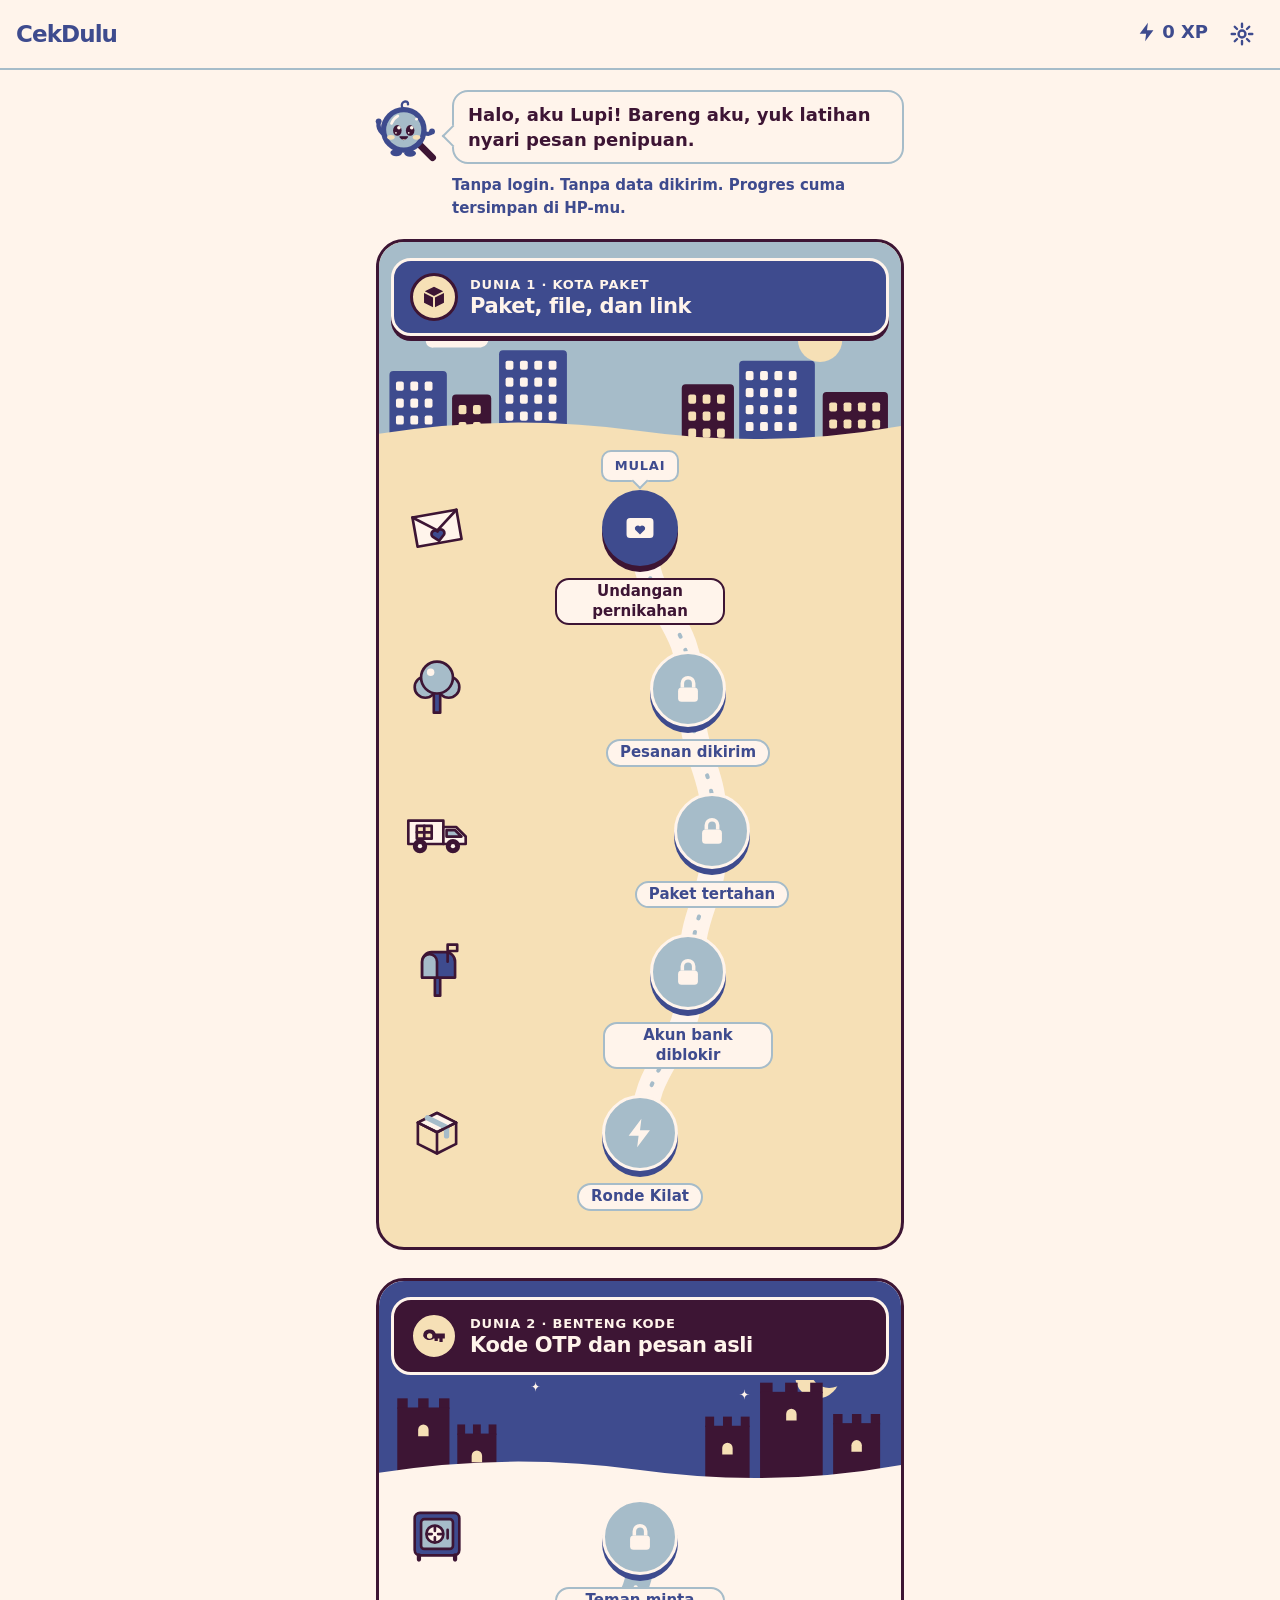
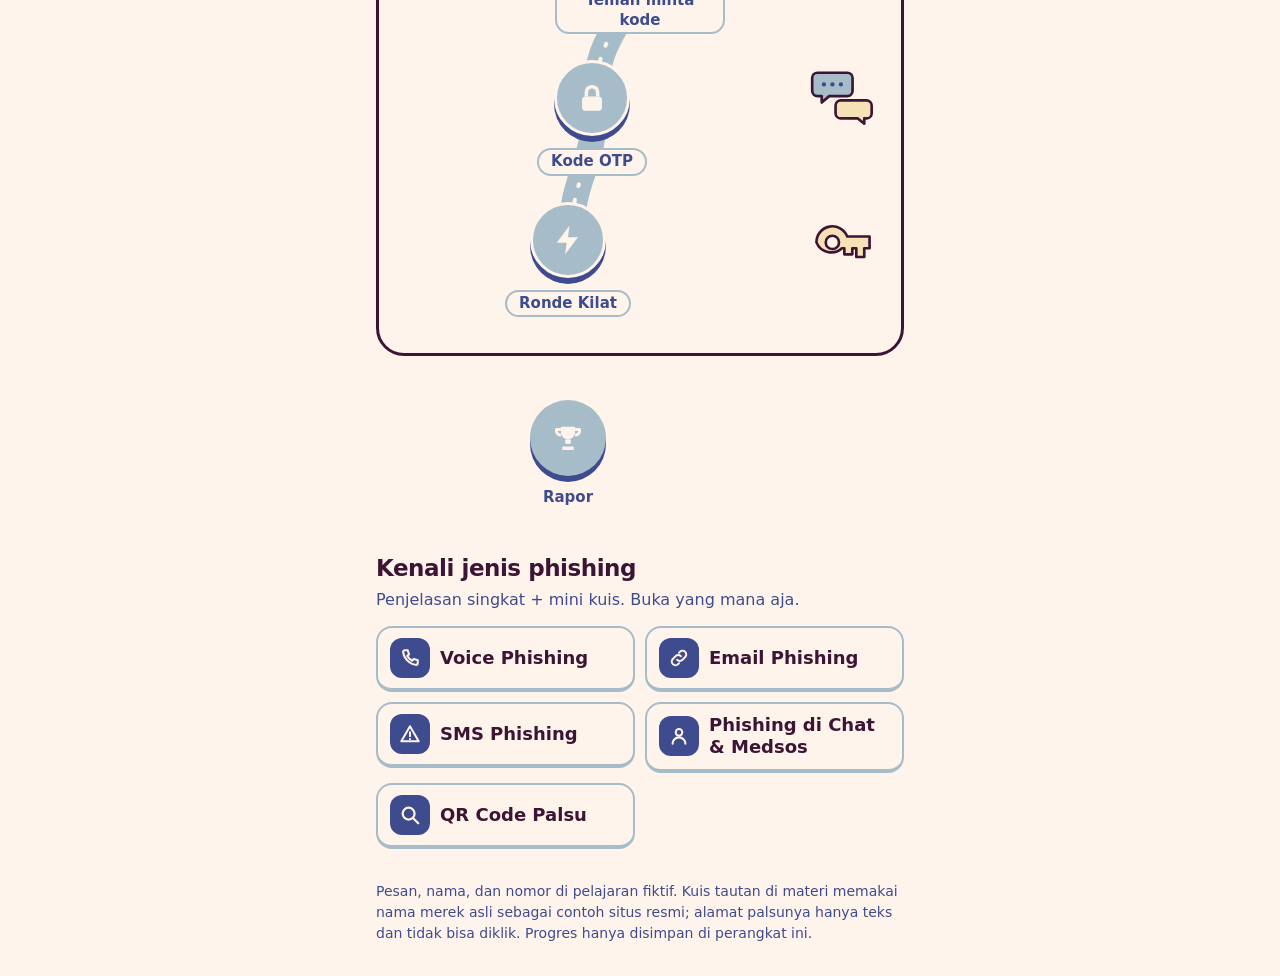
==== commit 71f2921a: "feat: peta level bertema dunia, ikon level, dan bintang - Dunia 1 "Kota Paket" dan Dunia 2 "Benteng " ====
--- a/index.html
+++ b/index.html
@@ -5,8 +5,9 @@
   <meta name="viewport" content="width=device-width, initial-scale=1">
   <meta name="format-detection" content="telephone=no"> <!-- iPhone: nomor fiktif tidak jadi link telepon -->
   <title>CekDulu · Latihan memeriksa pesan sebelum klik</title>
-  <meta name="description" content="Latihan interaktif mengenali pesan penipuan. Semua contoh fiktif, tanpa login, tanpa data yang dikirim.">
+  <meta name="description" content="Latihan interaktif mengenali pesan penipuan dan jenis-jenis phishing. Tanpa login, tanpa data yang dikirim.">
   <link rel="stylesheet" href="css/style.css">
+  <link rel="stylesheet" href="css/world.css">
   <script src="js/sound.js"></script>
   <script src="js/theme.js"></script>
 </head>
@@ -22,12 +23,14 @@
     <section class="learn" aria-labelledby="learn-title">
       <h1 class="visually-hidden" id="learn-title">CekDulu: jalur belajar memeriksa pesan</h1>
       <div id="coach"></div>
+      <p class="home-promise">Tanpa login. Tanpa data dikirim. Progres cuma tersimpan di HP-mu.</p>
       <div id="units"></div>
+      <div id="materi"></div>
     </section>
   </main>
 
   <footer class="page-footer">
-    <p>Semua pesan dan nama di sini fiktif. Progres hanya disimpan di perangkat ini.</p>
+    <p>Pesan, nama, dan nomor di pelajaran fiktif. Kuis tautan di materi memakai nama merek asli sebagai contoh situs resmi; alamat palsunya hanya teks dan tidak bisa diklik. Progres hanya disimpan di perangkat ini.</p>
     <p id="storage-note" hidden>Browser ini tidak mengizinkan penyimpanan, jadi progres tidak akan tersimpan.</p>
     <button type="button" class="link-btn" id="reset">Hapus progres</button>
   </footer>
@@ -36,6 +39,7 @@
   <script src="js/materi.js"></script>
   <script src="js/logic.js"></script>
   <script src="js/ui.js"></script>
+  <script src="js/world.js"></script>
   <script src="js/path.js"></script>
 </body>
 </html>
--- a/css/style.css
+++ b/css/style.css
@@ -45,6 +45,15 @@
   --warn: var(--wheat);
   --link: var(--french);
   --focus: var(--violet);
+  /* Status jawaban: dipilih = garis French Blue; benar = isi French Blue;
+     salah = Wheat + garis Midnight Violet (Wheat tidak dipakai untuk arti lain di pilihan). */
+  --pick: var(--french);
+  --right-bg: var(--french);
+  --right-ink: var(--seashell);
+  --right-line: var(--french);
+  --wrong-bg: var(--wheat);
+  --wrong-line: var(--violet);
+  --wrong-ink: var(--violet);
 }
 
 /* Mode gelap: latar abu-abu gelap, aksen dari palet. Diaktifkan js/theme.js lewat data-theme. */
@@ -62,11 +71,18 @@
   --surface: var(--graphite);
   --bg: var(--charcoal);
   --good: var(--powder);
-  --good-dark: var(--powder);
+  --good-dark: var(--seashell);
   --good-soft: var(--french);
   --bad: var(--wheat);
   --bad-dark: var(--wheat);
   --bad-soft: var(--graphite);
+  --pick: var(--wheat);
+  --right-bg: var(--french);
+  --right-ink: var(--seashell);
+  --right-line: var(--powder);
+  --wrong-bg: var(--graphite);
+  --wrong-line: var(--wheat);
+  --wrong-ink: var(--wheat);
   --warn: var(--wheat);
   --link: var(--powder);
   --focus: var(--wheat);
@@ -130,7 +146,7 @@
 }
 .btn:active:not(:disabled) { transform: translateY(4px); box-shadow: none; }
 .btn:disabled { color: var(--ink); background: var(--line); box-shadow: 0 4px 0 var(--line); cursor: not-allowed; }
-.btn-good { background: var(--good); box-shadow: 0 4px 0 var(--good-dark); }
+.btn-good { background: var(--good); box-shadow: 0 4px 0 var(--brand-dark); }
 .btn-bad { background: var(--bad); box-shadow: 0 4px 0 var(--brand-dark); }
 
 .topbar {
@@ -185,7 +201,9 @@
 .stats { display: grid; grid-template-columns: repeat(3, 1fr); gap: 10px; }
 .stat { display: flex; flex-direction: column; overflow: hidden; background: var(--bg); border: 2px solid var(--brand); border-radius: 14px; text-align: center; }
 .stat-label {
-  display: block;
+  display: grid;
+  place-items: center;
+  min-height: 2.9em; /* label dua baris dan satu baris sama tinggi */
   padding: 4px 6px;
   font-size: 12px;
   font-weight: 800;
@@ -213,15 +231,44 @@
 
 /* ---------- Beranda (index.html) ---------- */
 
-.home { max-width: 560px; margin: 0 auto; padding: 24px 16px 32px; }
+.home { max-width: 560px; margin: 0 auto; padding: 20px 16px 32px; }
+.home-promise { margin: 10px 0 0 76px; font-size: 15px; font-weight: 700; color: var(--muted); }
+.home .unit:first-child { margin-top: 20px; }
+
+/* Rak materi: kartu kecil dua kolom di bawah jalur pelajaran */
+.materi-shelf { margin-top: 44px; }
+.materi-shelf h2 { font-size: 23px; }
+.materi-lede { margin-top: 2px; font-size: 16px; color: var(--muted); }
+.materi-list { display: grid; grid-template-columns: repeat(2, minmax(0, 1fr)); gap: 10px; margin: 14px 0 0; padding: 0; list-style: none; }
+.materi-card {
+  display: flex;
+  align-items: center;
+  gap: 10px;
+  min-height: 64px;
+  padding: 10px 12px;
+  font-weight: 800;
+  line-height: 1.25;
+  color: var(--ink);
+  text-decoration: none;
+  background: var(--bg);
+  border: 2px solid var(--line);
+  border-bottom-width: 4px;
+  border-radius: 16px;
+}
+.materi-card:active { transform: translateY(2px); border-bottom-width: 2px; }
+.materi-icon { flex: none; display: grid; place-items: center; width: 40px; height: 40px; color: var(--on-brand); background: var(--brand); border-radius: 12px; }
+.materi-icon svg { width: 22px; height: 22px; }
+.materi-card.is-done .materi-icon { color: var(--violet); background: var(--powder); }
 
 /* ---------- Jalur belajar (index.html) ---------- */
 
 .unit { --unit: var(--brand); --unit-dark: var(--brand-dark); margin-top: 28px; }
 .unit-2 { --unit: var(--teal); --unit-dark: var(--teal-dark); }
-.unit-banner { padding: 14px 18px; color: var(--on-brand); background: var(--unit); border-radius: 16px; box-shadow: 0 4px 0 var(--unit-dark); }
-.unit-banner h2 { font-size: 21px; line-height: 1.25; }
-.unit-kicker { display: block; font-size: 13px; font-weight: 800; letter-spacing: .08em; text-transform: uppercase; }
+.unit-banner { display: flex; align-items: center; gap: 12px; padding: 12px 16px; color: var(--on-brand); background: var(--unit); border: 3px solid var(--seashell); border-radius: 20px; box-shadow: 0 5px 0 var(--unit-dark); }
+.unit-banner h2 { font-size: 21px; line-height: 1.2; }
+.unit-kicker { font-size: 13px; font-weight: 800; letter-spacing: .06em; text-transform: uppercase; }
+.unit-icon { flex: none; display: grid; place-items: center; width: 48px; height: 48px; color: var(--violet); background: var(--wheat); border: 3px solid var(--violet); border-radius: 50%; }
+.unit-icon svg { width: 26px; height: 26px; }
 
 .path { display: flex; flex-direction: column; align-items: center; gap: 26px; margin: 28px 0 0; padding: 0; list-style: none; }
 .path-end { margin-top: 44px; }
@@ -275,7 +322,7 @@
 
 .page-footer { max-width: 560px; margin: 0 auto; padding: 0 16px 32px; font-size: 14px; color: var(--muted); }
 .page-footer p + p { margin-top: 6px; }
-.link-btn { margin-top: 10px; padding: 0; font: inherit; color: var(--bad); text-decoration: underline; text-underline-offset: 3px; background: none; border: 0; cursor: pointer; }
+.link-btn { display: inline-flex; align-items: center; min-height: 44px; margin-top: 4px; padding: 0; font: inherit; color: var(--bad); text-decoration: underline; text-underline-offset: 3px; background: none; border: 0; cursor: pointer; }
 .link-btn-quiet { min-height: 44px; color: var(--muted); }
 
 /* ---------- Pelajaran (simulator.html) ----------
@@ -347,7 +394,6 @@
   border-radius: 14px;
   cursor: pointer;
 }
-@media (hover: hover) { .option:hover:not(:disabled) { background: var(--surface); } }
 .option:active:not(:disabled) { transform: translateY(2px); border-bottom-width: 2px; } /* ditekan seperti tombol Duolingo */
 .option:disabled { cursor: default; }
 .option-text { flex: 1; min-width: 0; overflow-wrap: anywhere; }
@@ -367,16 +413,16 @@
 .options.is-graded { grid-template-columns: minmax(0, 1fr); }
 .options.is-graded .option { flex-direction: row; align-items: flex-start; min-height: 0; padding: 12px 14px; text-align: left; }
 .options.is-graded .option-text { flex: 1; min-width: 0; overflow-wrap: anywhere; }
-.options.is-graded .option:not(.is-found, .is-missed, .is-extra, .is-correct, .is-wrong, .is-answer) { display: none; }
+.options.is-graded .option:not(.is-found, .is-missed, .is-extra, .is-correct, .is-wrong, .is-answer, .is-retry) { display: none; }
 @media (min-width: 560px) {
   .options-chips { grid-template-columns: repeat(3, minmax(0, 1fr)); }
 }
 .option-check, .option-radio { flex: none; display: grid; place-items: center; width: 24px; height: 24px; background: var(--bg); border: 2px solid var(--brand); }
 .option-check { border-radius: 7px; }
 .option-radio { border-radius: 50%; }
-.option[aria-pressed="true"] { background: var(--brand-soft); border-color: var(--brand); }
+.option[aria-pressed="true"] { background: var(--bg); border-color: var(--pick); box-shadow: inset 0 0 0 1px var(--pick); }
 .option[aria-pressed="true"] .option-check,
-.option[aria-pressed="true"] .option-radio { background: var(--brand); border-color: var(--brand); }
+.option[aria-pressed="true"] .option-radio { background: var(--pick); border-color: var(--pick); }
 .option[aria-pressed="true"] .option-check::after {
   content: "";
   width: 6px;
@@ -388,29 +434,28 @@
 .option[aria-pressed="true"] .option-radio::after { content: ""; width: 8px; height: 8px; background: var(--on-brand); border-radius: 50%; }
 
 /* Setelah dinilai */
-.option.is-found, .option.is-correct { background: var(--good-soft); border-color: var(--good); }
-.option.is-extra, .option.is-wrong { background: var(--bad-soft); border-color: var(--bad); }
-.option.is-answer { border-color: var(--good); border-style: dashed; }
-.option.is-missed { border-color: var(--bad); border-style: dashed; } /* sama dengan sorotan "terlewat" di pesan */
-.option.is-found .option-check, .option.is-correct .option-radio { background: var(--good); border-color: var(--good); }
-.option.is-extra .option-check, .option.is-wrong .option-radio { background: var(--bad); border-color: var(--bad); }
-.option.is-found::after, .option.is-correct::after, .option.is-missed::after,
-.option.is-extra::after, .option.is-wrong::after, .option.is-answer::after {
-  font-size: 12px;
-  font-weight: 800;
-  letter-spacing: .04em;
-  text-transform: uppercase;
-  white-space: nowrap;
-}
-.option.is-found::after, .option.is-correct::after { content: "Benar"; color: var(--good-dark); }
-.option.is-answer::after { content: "Lebih aman"; color: var(--good-dark); }
-.option.is-missed::after { content: "Terlewat"; color: var(--bad-dark); }
-.option.is-extra::after { content: "Keliru"; color: var(--bad-dark); }
-.option.is-wrong::after { content: "Kurang tepat"; color: var(--bad-dark); }
+.option.is-found, .option.is-correct { color: var(--right-ink); background: var(--right-bg); border-color: var(--right-bg); box-shadow: none; }
+.option.is-found .option-text small, .option.is-correct .option-text small { color: var(--right-ink); }
+.option.is-found .option-note, .option.is-correct .option-note { color: var(--right-ink); }
+.option.is-extra, .option.is-wrong { color: var(--ink); background: var(--wrong-bg); border-color: var(--wrong-line); box-shadow: none; }
+.option.is-answer { background: var(--bg); border-color: var(--right-line); border-style: dashed; box-shadow: none; }
+.option.is-missed { background: var(--bg); border-color: var(--wrong-line); border-style: dashed; box-shadow: none; }
+.option.is-found .option-check, .option.is-correct .option-radio { background: var(--right-ink); border-color: var(--right-ink); }
+.option.is-found .option-check::after { border-color: var(--right-bg); }
+.option.is-correct .option-radio::after { background: var(--right-bg); }
+.option.is-extra .option-check, .option.is-wrong .option-radio { background: var(--wrong-line); border-color: var(--wrong-line); }
+/* Label status (elemen .option-status dari js/kit.js, jadi ikut dibacakan pembaca layar) */
+.option-status { flex: none; align-self: flex-start; font-size: 12px; font-weight: 800; letter-spacing: .04em; text-transform: uppercase; white-space: nowrap; }
+.option.is-found .option-status, .option.is-correct .option-status { color: var(--right-ink); }
+.option.is-answer .option-status { color: var(--right-line); }
+.option.is-missed .option-status, .option.is-extra .option-status, .option.is-wrong .option-status, .option.is-retry .option-status { color: var(--wrong-ink); }
+.option.is-retry { background: var(--bg); border-color: var(--wrong-line); border-style: dashed; box-shadow: none; }
+
 
 /* Setelah dinilai: soal sudah dijawab, jadi judulnya diganti penjelasan yang dipadatkan
    supaya penjelasan dan HP simulasi muat satu layar. */
 .lesson-main.is-graded .task-head, .lesson-main.is-graded .task-sub { display: none; }
+.lesson-main.is-text.is-graded .task-head { display: flex; } /* materi: pertanyaan tetap terlihat saat dinilai */
 .options.is-graded .option { padding: 8px 12px; }
 .options.is-graded .q-icon { display: none; }
 .options.is-graded .option-note { margin-top: 2px; padding-top: 0; font-size: 15px; line-height: 1.35; border-top: 0; }
@@ -445,6 +490,9 @@
     padding: 12px 16px 16px;
   }
   .task-slot { margin: auto 0; } /* di tengah, tapi bagian atasnya tidak terpotong kalau isinya panjang */
+  /* Soal dengan daftar pilihan panjang: kolom kanan diisi penuh, tombol ikut membesar. */
+  .task-slot:has(.options-find:not(.is-graded)), .task-slot:has(.options-chips:not(.is-graded)) { display: flex; flex-direction: column; align-self: stretch; margin: 0; }
+  .task-slot .options-find:not(.is-graded), .task-slot .options-chips:not(.is-graded) { flex: 1; max-height: 620px; }
   .footer-inner { padding: 18px 16px; }
   /* Layar selesai: tombol di bawah isi yang di tengah, bukan di pojok kanan */
   .lesson-footer.is-done .footer-inner { grid-template-columns: 1fr; max-width: 552px; }
@@ -565,9 +613,10 @@
 .match-question .option-text strong { font-size: 15px; }
 .match-item .q-icon { width: 30px; height: 30px; border-radius: 8px; }
 .match-item .q-icon svg { width: 18px; height: 18px; }
-.match-item[aria-pressed="true"] { background: var(--brand-soft); border-color: var(--brand); }
-.match-item.is-matched { color: var(--muted); background: var(--good-soft); border-color: var(--good); border-style: solid; opacity: 1; animation: boing .35s ease-out; }
-.match-item.is-shaking { border-color: var(--bad); animation: shake .4s ease-in-out; }
+.match-item[aria-pressed="true"] { background: var(--bg); border-color: var(--pick); box-shadow: inset 0 0 0 1px var(--pick); }
+.match-item.is-matched { color: var(--right-ink); background: var(--right-bg); border-color: var(--right-bg); border-style: solid; opacity: 1; animation: boing .35s ease-out; }
+.match-item.is-matched .option-text strong { color: var(--right-ink); }
+.match-item.is-shaking { background: var(--wrong-bg); border-color: var(--wrong-line); animation: shake .4s ease-in-out; }
 
 /* Tebak link: alamat ditulis rapat seperti di kolom alamat browser */
 .options-url .option-text strong { font-family: ui-monospace, "SF Mono", Consolas, monospace; font-size: 16px; letter-spacing: -.01em; overflow-wrap: anywhere; }
@@ -583,8 +632,8 @@
   padding: 8px 0;
   background: repeating-linear-gradient(to bottom, transparent 0 46px, var(--line) 46px 48px);
 }
-.reply-line.is-correct .tile { background: var(--good-soft); border-color: var(--good); }
-.reply-line.is-wrong .tile { background: var(--bad-soft); border-color: var(--bad); }
+.reply-line.is-correct .tile { color: var(--right-ink); background: var(--right-bg); border-color: var(--right-bg); }
+.reply-line.is-wrong .tile { background: var(--wrong-bg); border-color: var(--wrong-line); }
 .reply-bank { display: flex; flex-wrap: wrap; justify-content: center; gap: 8px; }
 .tile {
   min-height: 44px;
@@ -614,6 +663,16 @@
   -webkit-box-orient: vertical;
 }
 .options-find .option-check { width: 22px; height: 22px; }
+
+/* Soal pertama dan tanda bahaya: satu kolom ke bawah, tombol besar yang mengisi ruang kosong.
+   Ditaruh setelah aturan kolom lama supaya menang. */
+.options-find, .options-chips { grid-template-columns: minmax(0, 1fr); grid-auto-rows: minmax(56px, 1fr); gap: 8px; }
+.options-find .option, .options-chips .option { flex-direction: row; justify-content: flex-start; gap: 12px; min-height: 56px; padding: 10px 16px; text-align: left; }
+.options-find .option-text strong, .options-chips .option-text strong { font-size: 17px; font-weight: 700; -webkit-line-clamp: 2; }
+.options-chips .option-text { flex: 1; min-width: 0; text-wrap: pretty; }
+.options-chips .q-icon { width: 34px; height: 34px; border-radius: 10px; }
+.option-plain { justify-content: center !important; text-align: center !important; }
+.option-plain .option-text strong { font-weight: 800; }
 
 /* ---------- Materi (materi.html): kartu penjelasan dan mini kuis ---------- */
 
@@ -634,9 +693,6 @@
 }
 .learn-source { font-size: 14px; color: var(--muted); }
 .options-quiz .option-text strong { overflow-wrap: anywhere; }
-.unit-materi { --unit: var(--violet); --unit-dark: var(--french); }
-.node-materi { color: var(--violet); background: var(--powder); box-shadow: 0 6px 0 var(--french); }
-:root[data-theme="dark"] .unit-materi { --unit: var(--french); --unit-dark: var(--powder); }
 
 /* ---------- Ronde Kilat (kilat.html) ---------- */
 
@@ -677,9 +733,16 @@
   .lesson-top { padding: 6px 12px; }
   .context { flex: none; margin-bottom: 8px; padding: 8px 12px; font-size: 15px; }
 
-  /* Layar simulasi setinggi isi pesannya; bar ketik hanya hiasan, jadi disembunyikan. */
-  .screen { aspect-ratio: auto; }
-  .chat-input { display: none; }
+  /* Di HP pengguna, bingkai iPhone di dalam iPhone membuat pesan terlalu kecil untuk dibaca.
+     Saat soal: hanya layar aplikasinya (header + pesan) selebar kolom, ukuran huruf asli.
+     Status bar, Dynamic Island, tombol samping, garis home, dan bar ketik hanya hiasan. */
+  #phone-slot .phone { width: calc(100% - 16px); max-width: 440px; padding: 0; background: none; border-radius: 20px; box-shadow: 0 0 0 2px var(--line); }
+  .phone::before, .phone::after, .status-bar, .screen::after, .chat-input { display: none; }
+  .screen { aspect-ratio: auto; border-radius: 20px; }
+  .app-header { padding-top: 8px; }
+  .lock-screen { padding: 12px; }
+  .lock-time { font-size: 44px; }
+  .lock-date { margin-bottom: 14px; }
 
   .task-head .mascot { width: 52px; height: 52px; }
   .task-title { font-size: 19px; }
@@ -701,6 +764,24 @@
   .learn-card { gap: 8px; margin-top: 8px; padding: 14px 16px; font-size: 16px; line-height: 1.5; }
   .feedback h2 { font-size: 19px; }
   .feedback > p { margin-top: 2px; font-size: 15px; }
+}
+
+/* HP dengan layar pendek (mis. Safari dengan bar bawah): soal dipadatkan supaya pesan tetap terbaca. */
+@media (max-width: 859px) and (max-height: 820px) {
+  .lesson-top { padding: 2px 12px; }
+  .task-head .mascot { width: 40px; height: 40px; }
+  .task-title { font-size: 17px; }
+  .task-head .coach-bubble { padding: 6px 10px; }
+  .task-sub { margin: 2px 0 6px; font-size: 14px; }
+  .options-find, .options-chips { grid-auto-rows: minmax(48px, 1fr); gap: 6px; }
+  .lesson-main { grid-template-rows: minmax(120px, 1fr) auto; }
+  .options-find .option, .options-chips .option { min-height: 48px; padding: 6px 14px; }
+  .options-find .option-text strong, .options-chips .option-text strong { font-size: 16px; -webkit-line-clamp: 1; }
+  .options.is-graded { gap: 6px; }
+  .options.is-graded .option { padding: 6px 10px; }
+  .options.is-graded .option-note { font-size: 14px; }
+  .footer-inner { padding: 8px 16px; }
+  .btn { padding: 12px 24px; }
 }
 
 /* ---------- Rapor (rapor.html) ---------- */
@@ -741,7 +822,6 @@
   border-bottom-width: 4px;
   border-radius: 12px;
 }
-@media (hover: hover) { .answer:hover span { background: var(--surface); } }
 .answer input:focus-visible + span { outline: 3px solid var(--focus); outline-offset: 2px; }
 .answer input:checked + span { color: var(--ink); background: var(--brand-soft); border-color: var(--brand); }
 
@@ -767,8 +847,7 @@
 .mascot-cheer .m-body { animation: hop .6s ease-out 2, bob 2.6s ease-in-out 1.2s infinite; }
 .mascot-oops .m-body { animation: wobble .5s ease-in-out, bob 2.6s ease-in-out .5s infinite; }
 
-/* Ketukan terasa: pilihan membal; hasil benar memantul, salah bergetar. */
-.is-bumped { animation: boing .25s ease-out; }
+/* Hasil benar memantul, salah bergetar (saat mengetuk pilihan tidak ada animasi). */
 .option.is-found, .option.is-correct { animation: boing .4s ease-out; }
 .option.is-missed, .option.is-extra, .option.is-wrong { animation: shake .4s ease-in-out; }
 .node-current { animation: pulse 1.6s ease-in-out infinite; }
--- a/css/world.css
+++ b/css/world.css
@@ -0,0 +1,95 @@
+/* Dunia bertema di peta beranda (js/world.js): panel bergambar per bagian, jalan berliku,
+   hiasan di sisi jalur, bintang level. Hanya warna palet (+ abu gelap untuk mode gelap). */
+
+.world-1 { --w-sky: var(--powder); --w-ground: var(--wheat); --w-road: var(--seashell); --w-road-line: var(--powder); }
+.world-2 { --w-sky: var(--french); --w-ground: var(--seashell); --w-road: var(--powder); --w-road-line: var(--seashell); }
+:root[data-theme="dark"] .world-1 { --w-sky: var(--slate); --w-ground: var(--graphite); --w-road: var(--charcoal); --w-road-line: var(--slate); }
+:root[data-theme="dark"] .world-2 { --w-sky: var(--french); --w-ground: var(--graphite); --w-road: var(--charcoal); --w-road-line: var(--slate); }
+
+.world {
+  --sky-h: 210px;
+  position: relative;
+  padding: 16px 12px 36px;
+  overflow: hidden;
+  background: var(--w-ground);
+  border: 3px solid var(--violet);
+  border-radius: 28px;
+  container-type: inline-size;
+}
+:root[data-theme="dark"] .world { border-color: var(--slate); }
+.world-sky { position: absolute; top: 0; left: 0; right: 0; height: var(--sky-h); background: var(--w-sky); }
+/* Kota setinggi tetap di dasar langit, supaya tidak ikut membesar di layar lebar. */
+.world-sky svg { position: absolute; left: 0; bottom: 0; width: 100%; height: 130px; }
+.world-sky .w-ground { fill: var(--w-ground); }
+
+.world-road { position: absolute; inset: 0; width: 100%; height: 100%; pointer-events: none; }
+.world-road path { fill: none; stroke-linecap: round; }
+.world-road .road { stroke: var(--w-road); stroke-width: 26px; }
+.world-road .road-line { stroke: var(--w-road-line); stroke-width: 4px; stroke-dasharray: 2 14; }
+
+.world .unit-banner { position: relative; }
+.world .path { position: relative; margin-top: calc(var(--sky-h) - 86px); }
+
+/* Hiasan di sisi kosong: dihitung dari tengah panel, lalu dikurangi geseran level (--x). */
+.world-prop {
+  position: absolute;
+  top: 0;
+  left: 50%;
+  width: 68px;
+  height: 68px;
+  pointer-events: none;
+  transform: translateX(calc(var(--side) * (50cqi - 46px) - var(--x, 0px) - 50%));
+}
+.world-prop svg { width: 100%; height: 100%; }
+
+/* Label level seperti papan nama, supaya tetap terbaca di atas gambar. */
+.world .node-label {
+  padding: 2px 12px;
+  border-radius: 14px;
+  color: var(--ink);
+  background: var(--bg);
+  border: 2px solid var(--violet);
+}
+:root[data-theme="dark"] .world .node-label { border-color: var(--slate); }
+.world .node-locked + .node-label { color: var(--muted); border-color: var(--line); }
+.world .node-locked { border: 3px solid var(--seashell); }
+:root[data-theme="dark"] .world .node-locked { border-color: var(--graphite); }
+/* Ronde Kilat berwarna wheat: diberi tepi violet, dan di Dunia 1 (tanah wheat) isinya seashell supaya tidak tenggelam. */
+.world .node-quick { border: 3px solid var(--violet); }
+.world-1 .node-quick { background: var(--seashell); }
+:root[data-theme="dark"] .world .node-quick { background: var(--wheat); border-color: var(--graphite); }
+
+/* Level selesai: ikon level + centang kecil, lalu tiga bintang. */
+.node { position: relative; }
+.node-check {
+  position: absolute;
+  right: -4px;
+  bottom: -2px;
+  display: grid;
+  place-items: center;
+  width: 28px;
+  height: 28px;
+  color: var(--violet);
+  background: var(--wheat);
+  border: 3px solid var(--violet);
+  border-radius: 50%;
+}
+.node-check .icon svg { width: 16px; height: 16px; }
+.stars { display: flex; gap: 2px; margin-top: 10px; margin-bottom: -4px; }
+.star .icon svg { width: 24px; height: 24px; color: var(--seashell); stroke: var(--violet); stroke-width: 1.6px; stroke-linejoin: round; }
+.star.is-on .icon svg { color: var(--brand); }
+.star:nth-child(2) { transform: translateY(-5px); }
+:root[data-theme="dark"] .star .icon svg { color: var(--slate); stroke: var(--charcoal); }
+:root[data-theme="dark"] .star.is-on .icon svg { color: var(--wheat); }
+
+/* Halaman level: latar ikut tanah dunianya; di layar lebar ada hiasan dunia di pinggir kiri-kanan. */
+.world-page { background: var(--w-ground); }
+.world-side { display: none; }
+@media (min-width: 1100px) {
+  .world-side { display: block; position: fixed; inset: 0; z-index: -1; pointer-events: none; }
+  .world-side .world-prop { width: 88px; height: 88px; transform: none; }
+  .world-side .world-prop:nth-child(1) { left: 4vw; top: 20%; }
+  .world-side .world-prop:nth-child(2) { left: auto; right: 4vw; top: 30%; }
+  .world-side .world-prop:nth-child(3) { left: 6vw; top: 56%; }
+  .world-side .world-prop:nth-child(4) { left: auto; right: 6vw; top: 64%; }
+}
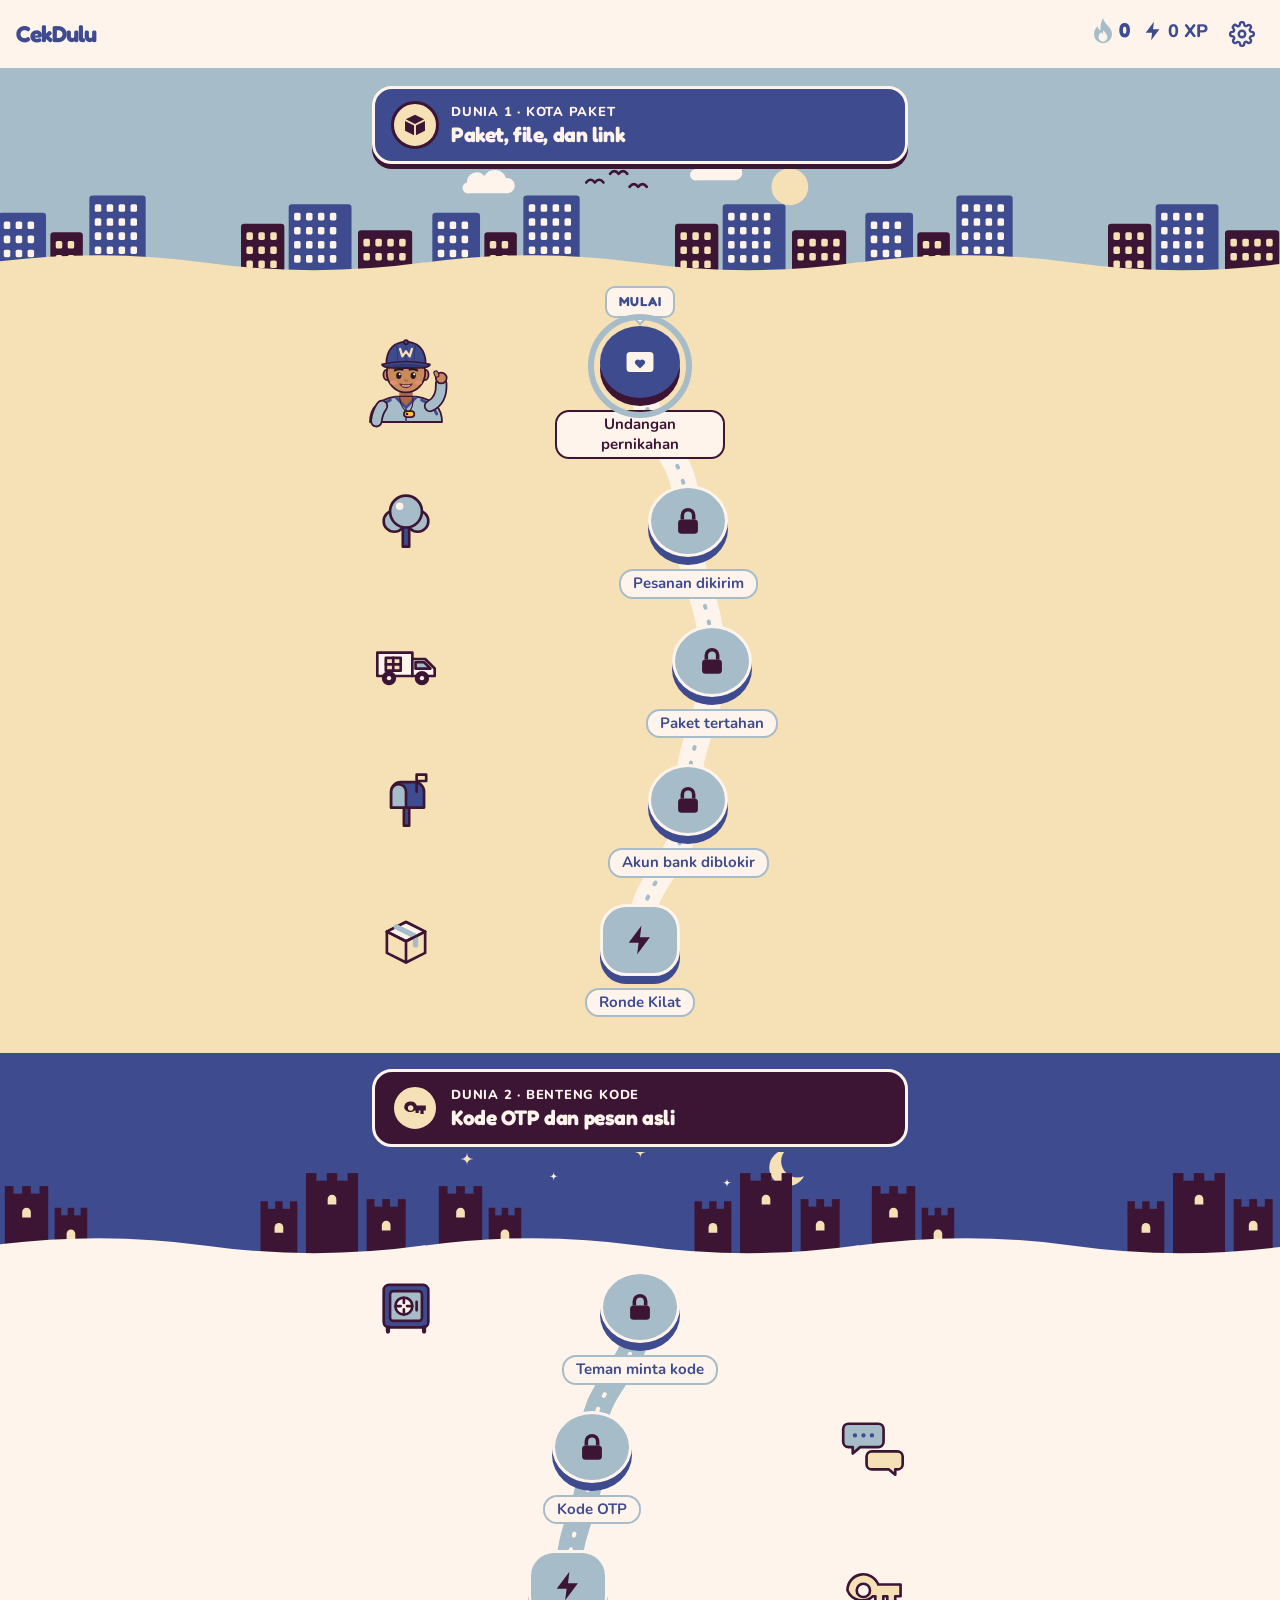
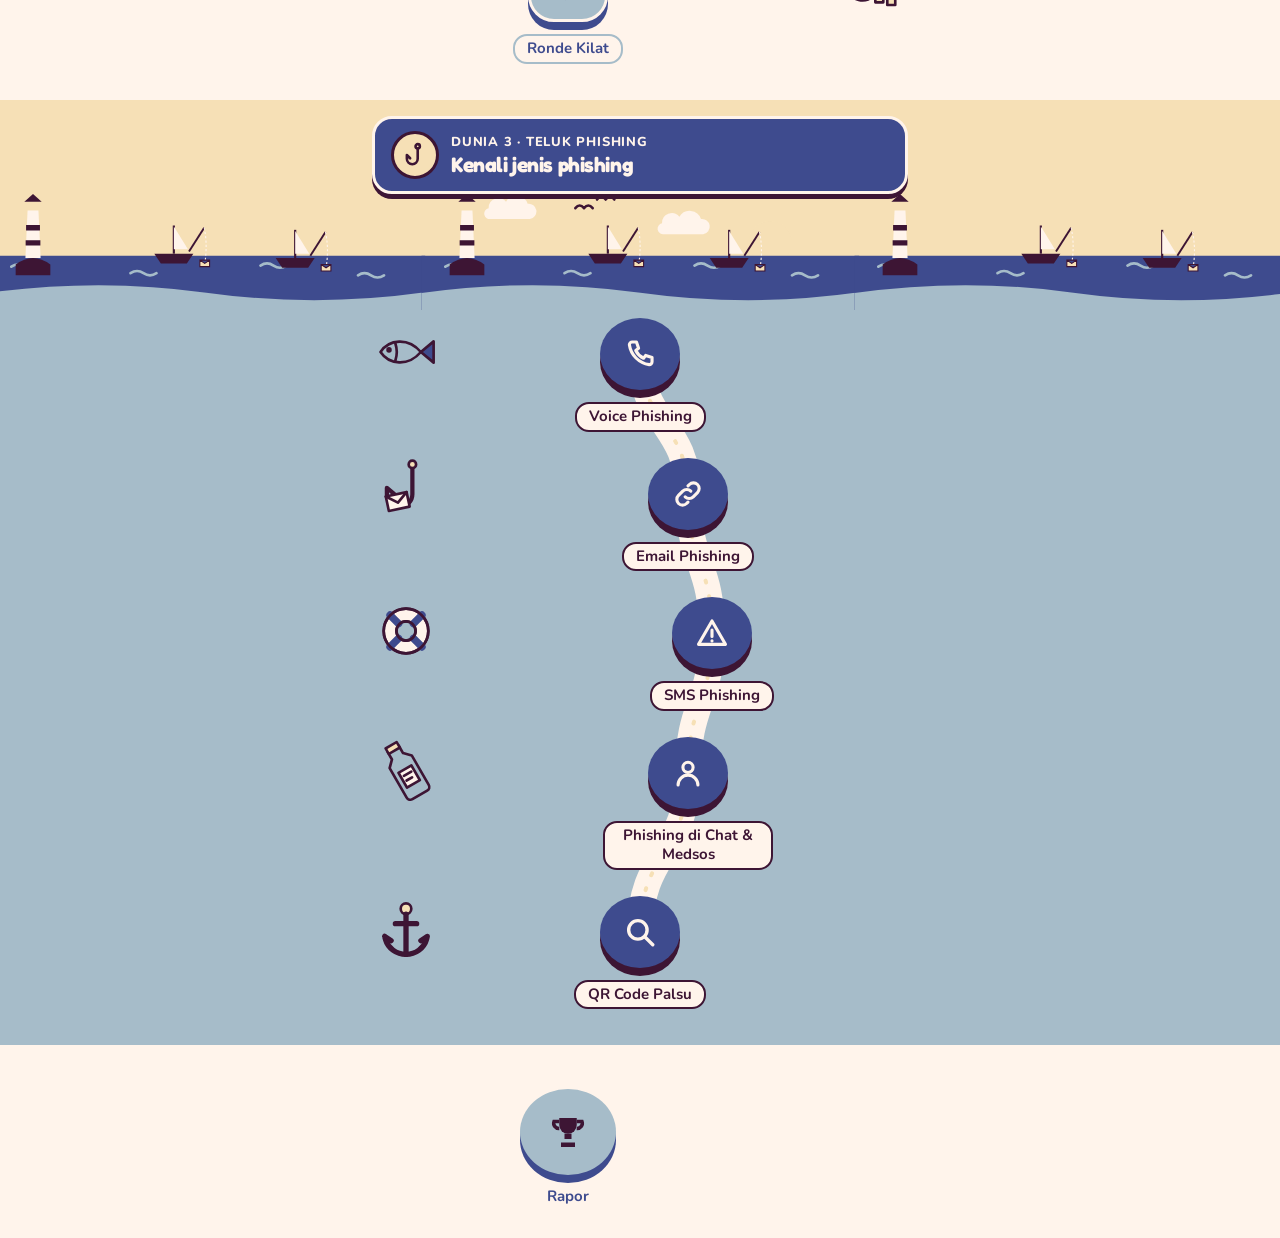
==== commit 82fcefbb: "feat: Coach Wall, dua bahasa, streak, Dunia 3, soal suara, dan perbaikan bug Dua bahasa dan pengatur" ====
--- a/index.html
+++ b/index.html
@@ -4,16 +4,21 @@
   <meta charset="utf-8">
   <meta name="viewport" content="width=device-width, initial-scale=1">
   <meta name="format-detection" content="telephone=no"> <!-- iPhone: nomor fiktif tidak jadi link telepon -->
-  <title>CekDulu · Latihan memeriksa pesan sebelum klik</title>
+  <title data-i18n="title.home">CekDulu · Latihan memeriksa pesan sebelum klik</title>
   <meta name="description" content="Latihan interaktif mengenali pesan penipuan dan jenis-jenis phishing. Tanpa login, tanpa data yang dikirim.">
   <link rel="stylesheet" href="css/style.css">
   <link rel="stylesheet" href="css/world.css">
+  <link rel="stylesheet" href="css/coach.css">
+  <link rel="stylesheet" href="css/dialog.css">
   <script src="js/sound.js"></script>
-  <script src="js/theme.js"></script>
+  <script src="js/strings.js"></script>
+  <script src="js/lang.js"></script>
+  <script src="js/settings.js"></script>
 </head>
 <body>
   <header class="topbar">
     <a class="brand" href="index.html">CekDulu</a>
+    <span id="streak"></span>
     <span id="xp"></span>
   </header>
 
@@ -21,23 +26,15 @@
     <noscript><p>Aktifkan JavaScript untuk memakai CekDulu.</p></noscript>
 
     <section class="learn" aria-labelledby="learn-title">
-      <h1 class="visually-hidden" id="learn-title">CekDulu: jalur belajar memeriksa pesan</h1>
-      <div id="coach"></div>
-      <p class="home-promise">Tanpa login. Tanpa data dikirim. Progres cuma tersimpan di HP-mu.</p>
+      <h1 class="visually-hidden" id="learn-title" data-i18n="home.h1">CekDulu: jalur belajar memeriksa pesan</h1>
       <div id="units"></div>
-      <div id="materi"></div>
     </section>
   </main>
 
-  <footer class="page-footer">
-    <p>Pesan, nama, dan nomor di pelajaran fiktif. Kuis tautan di materi memakai nama merek asli sebagai contoh situs resmi; alamat palsunya hanya teks dan tidak bisa diklik. Progres hanya disimpan di perangkat ini.</p>
-    <p id="storage-note" hidden>Browser ini tidak mengizinkan penyimpanan, jadi progres tidak akan tersimpan.</p>
-    <button type="button" class="link-btn" id="reset">Hapus progres</button>
-  </footer>
-
-  <script src="js/scenarios.js"></script>
-  <script src="js/materi.js"></script>
+  <script>CekLang.load("scenarios")</script> <!-- js/scenarios.js atau js/en/scenarios.js -->
+  <script>CekLang.load("materi")</script> <!-- js/materi.js atau js/en/materi.js -->
   <script src="js/logic.js"></script>
+  <script src="js/coach.js"></script>
   <script src="js/ui.js"></script>
   <script src="js/world.js"></script>
   <script src="js/path.js"></script>
--- a/css/style.css
+++ b/css/style.css
@@ -1,6 +1,8 @@
 /* ==========================================================
    CekDulu — gaya tampilan
-   Urutan: token → dasar → komponen umum → jalur → pelajaran → HP simulasi → rapor
+   Urutan: token → dasar → komponen umum → beranda → pelajaran → mode soal → materi → Ronde Kilat → rapor.
+   Gaya lain: css/world.css (peta), css/phone.css (HP simulasi), css/coach.css (Coach Wall, streak, soal suara),
+   css/dialog.css (dialog dan Pengaturan).
    ========================================================== */
 
 :root {
@@ -16,10 +18,24 @@
   --charcoal: #1C1C1E;
   --graphite: #2C2C2E;
   --slate: #48484A;
-
-  --font: "Segoe UI", system-ui, -apple-system, Roboto, "Helvetica Neue", Arial, sans-serif;
-  /* Huruf judul, logo, dan tombol. Disimpan di fonts/ (lisensi OFL), tanpa CDN. */
-  --font-display: "Bricolage Grotesque", var(--font);
+  /* Warna tambahan yang diminta ketua (8 Nov 2026): status jawaban (hijau benar, kuning hampir, merah salah)
+     dan api streak (oranye, biru, pink). Tulisan di atas warna-warna ini memakai --on-status (gelap). */
+  --green: #58C341;
+  --green-deep: #3E9A2C;
+  --yellow: #FFC53D;
+  --yellow-deep: #D99A00;
+  --red: #F05252;
+  --red-deep: #C53030;
+  --fire-orange: #FF8A1F;
+  --fire-blue: #3FA9F5;
+  --fire-pink: #FF4FA0;
+  --on-status: #1C1C1E;
+
+  /* Huruf bulat dan tebal ala game belajar. Disimpan di fonts/ (lisensi OFL), tanpa CDN.
+     Nunito untuk teks, Fredoka untuk judul, logo, dan tombol. */
+  --font: "Nunito", "Segoe UI", system-ui, -apple-system, Roboto, "Helvetica Neue", Arial, sans-serif;
+  --font-display: "Fredoka", var(--font);
+  --topbar-h: 70px; /* tinggi bar atas beranda; banner dunia menempel tepat di bawahnya */
 }
 
 /* Peran warna, mode terang (bawaan). HP simulasi selalu memakai peran terang,
@@ -36,27 +52,36 @@
   --line: var(--powder);
   --surface: var(--wheat);
   --bg: var(--seashell);
-  --good: var(--french);
-  --good-dark: var(--violet);
-  --good-soft: var(--powder);
-  --bad: var(--violet);
-  --bad-dark: var(--violet);
-  --bad-soft: var(--wheat);
   --warn: var(--wheat);
   --link: var(--french);
   --focus: var(--violet);
-  /* Status jawaban: dipilih = garis French Blue; benar = isi French Blue;
-     salah = Wheat + garis Midnight Violet (Wheat tidak dipakai untuk arti lain di pilihan). */
-  --pick: var(--french);
-  --right-bg: var(--french);
-  --right-ink: var(--seashell);
-  --right-line: var(--french);
-  --wrong-bg: var(--wheat);
-  --wrong-line: var(--violet);
-  --wrong-ink: var(--violet);
-}
-
-/* Mode gelap: latar abu-abu gelap, aksen dari palet. Diaktifkan js/theme.js lewat data-theme. */
+  --pick: var(--french); /* pilihan yang sedang dipilih, sebelum dinilai */
+  --pick-soft: var(--powder);
+  --progress-shine: var(--powder);
+  /* Status jawaban: *-ink = teks berwarna, *-soft = latar lembut. */
+  --good: var(--green);
+  --good-deep: var(--green-deep);
+  --good-ink: #2F7A20;
+  --good-soft: #E3F7DA;
+  --close: var(--yellow);
+  --close-deep: var(--yellow-deep);
+  --close-ink: #7A4F00;
+  --close-soft: #FFF3CC;
+  --bad: var(--red);
+  --bad-deep: var(--red-deep);
+  --bad-ink: #B42323;
+  --bad-soft: #FDE4E4;
+  --title-gold: #9A5B00;
+  /* Api streak: isi api, inti api, dan angka (versi gelap supaya terbaca di latar terang). */
+  --fire-orange-core: #FFD666;
+  --fire-orange-ink: #A84C00;
+  --fire-blue-core: #BDE3FF;
+  --fire-blue-ink: #1565B0;
+  --fire-pink-core: #FFC2DD;
+  --fire-pink-ink: #B8155E;
+}
+
+/* Mode gelap: latar abu-abu gelap, aksen dari palet. Diaktifkan js/settings.js lewat data-theme. */
 :root[data-theme="dark"] {
   color-scheme: dark;
   --brand: var(--wheat);
@@ -70,28 +95,35 @@
   --line: var(--slate);
   --surface: var(--graphite);
   --bg: var(--charcoal);
-  --good: var(--powder);
-  --good-dark: var(--seashell);
-  --good-soft: var(--french);
-  --bad: var(--wheat);
-  --bad-dark: var(--wheat);
-  --bad-soft: var(--graphite);
   --pick: var(--wheat);
-  --right-bg: var(--french);
-  --right-ink: var(--seashell);
-  --right-line: var(--powder);
-  --wrong-bg: var(--graphite);
-  --wrong-line: var(--wheat);
-  --wrong-ink: var(--wheat);
+  --pick-soft: var(--graphite);
+  --progress-shine: var(--seashell);
   --warn: var(--wheat);
   --link: var(--powder);
   --focus: var(--wheat);
+  --good-ink: #7FDB6A;
+  --good-soft: #1E3320;
+  --close-ink: #FFD666;
+  --close-soft: #3A3017;
+  --bad-ink: #FF8A8A;
+  --bad-soft: #3A1F1F;
+  --title-gold: var(--yellow);
+  --fire-orange-ink: var(--fire-orange);
+  --fire-blue-ink: var(--fire-blue);
+  --fire-pink-ink: var(--fire-pink);
 }
 
 @font-face {
-  font-family: "Bricolage Grotesque";
-  src: url("../fonts/bricolage-grotesque-latin.woff2") format("woff2");
-  font-weight: 200 800;
+  font-family: "Nunito";
+  src: url("../fonts/nunito-latin.woff2") format("woff2");
+  font-weight: 400 900;
+  font-style: normal;
+  font-display: swap;
+}
+@font-face {
+  font-family: "Fredoka";
+  src: url("../fonts/fredoka-latin.woff2") format("woff2");
+  font-weight: 500 700;
   font-style: normal;
   font-display: swap;
 }
@@ -139,15 +171,16 @@
   color: var(--on-brand);
   background: var(--brand);
   border: 0;
-  border-radius: 14px;
+  border-radius: 16px;
   box-shadow: 0 4px 0 var(--brand-dark);
   cursor: pointer;
   transition: transform .08s;
 }
 .btn:active:not(:disabled) { transform: translateY(4px); box-shadow: none; }
 .btn:disabled { color: var(--ink); background: var(--line); box-shadow: 0 4px 0 var(--line); cursor: not-allowed; }
-.btn-good { background: var(--good); box-shadow: 0 4px 0 var(--brand-dark); }
-.btn-bad { background: var(--bad); box-shadow: 0 4px 0 var(--brand-dark); }
+.btn-good { color: var(--on-status); background: var(--good); box-shadow: 0 4px 0 var(--good-deep); }
+.btn-partial { color: var(--on-status); background: var(--close); box-shadow: 0 4px 0 var(--close-deep); }
+.btn-bad { color: var(--on-status); background: var(--bad); box-shadow: 0 4px 0 var(--bad-deep); }
 
 .topbar {
   position: sticky;
@@ -157,6 +190,7 @@
   align-items: center;
   justify-content: space-between;
   gap: 12px;
+  min-height: var(--topbar-h);
   padding: 12px 16px;
   background: var(--bg);
   border-bottom: 2px solid var(--line);
@@ -164,16 +198,14 @@
 .brand { display: inline-flex; align-items: center; min-height: 44px; font-size: 23px; font-weight: 800; letter-spacing: -.04em; color: var(--brand); text-decoration: none; }
 .back-link { display: inline-flex; align-items: center; min-height: 44px; font-weight: 700; color: var(--muted); text-decoration: none; }
 @media (hover: hover) { .back-link:hover { color: var(--ink); } }
-.topbar #xp { margin-left: auto; }
+.topbar #streak { margin-left: auto; }
 .xp-chip { display: inline-flex; align-items: center; gap: 4px; font-weight: 800; color: var(--brand); }
 .xp-chip .icon svg { width: 22px; height: 22px; }
 
 .page { max-width: 560px; margin: 0 auto; padding: 16px 16px 32px; }
 
 .coach { display: flex; align-items: flex-end; gap: 12px; }
-.mascot { flex: none; display: block; width: 64px; height: 64px; }
-.mascot svg { width: 100%; height: 100%; }
-.mascot { color: var(--ink); } /* gagang kaca pembesar ikut warna teks, terlihat di terang maupun gelap */
+.coach-wrap { position: relative; flex: none; display: block; }
 .coach-bubble {
   position: relative;
   flex: 1;
@@ -198,8 +230,12 @@
   transform: rotate(45deg);
 }
 
-.stats { display: grid; grid-template-columns: repeat(3, 1fr); gap: 10px; }
-.stat { display: flex; flex-direction: column; overflow: hidden; background: var(--bg); border: 2px solid var(--brand); border-radius: 14px; text-align: center; }
+.stats { display: grid; grid-template-columns: repeat(3, minmax(0, 1fr)); gap: 12px; }
+.stat { --stat: var(--brand); --stat-on: var(--on-brand); --stat-ink: var(--ink); display: flex; flex-direction: column; overflow: hidden; background: var(--stat); border: 3px solid var(--stat); border-radius: 18px; text-align: center; }
+.stat-gold { --stat: var(--yellow); --stat-on: var(--on-status); --stat-ink: var(--title-gold); }
+.stat-green { --stat: var(--green); --stat-on: var(--on-status); --stat-ink: var(--good-ink); }
+.stat-blue { --stat: var(--fire-blue); --stat-on: var(--on-status); --stat-ink: var(--fire-blue-ink); }
+.stat-orange { --stat: var(--fire-orange); --stat-on: var(--on-status); --stat-ink: var(--fire-orange-ink); }
 .stat-label {
   display: grid;
   place-items: center;
@@ -209,10 +245,12 @@
   font-weight: 800;
   letter-spacing: .05em;
   text-transform: uppercase;
-  color: var(--on-brand);
-  background: var(--brand);
-}
-.stat-value { flex: 1; display: grid; place-items: center; padding: 12px 6px; font-size: 22px; font-weight: 800; line-height: 1.2; }
+  overflow-wrap: anywhere;
+  color: var(--stat-on);
+}
+.stat-value { flex: 1; display: flex; align-items: center; justify-content: center; gap: 8px; padding: 14px 6px; font-size: 22px; font-weight: 800; line-height: 1.2; color: var(--stat-ink); background: var(--bg); border-radius: 14px; overflow-wrap: anywhere; }
+.stat-value .icon { flex: none; color: var(--stat); }
+.stat-value .icon svg { width: 26px; height: 26px; }
 
 .note { margin-top: 14px; font-size: 15px; color: var(--muted); }
 
@@ -220,114 +258,16 @@
 .q-icon { flex: none; display: grid; place-items: center; width: 40px; height: 40px; color: var(--ink); background: var(--brand-soft); border-radius: 12px; }
 .q-icon svg { width: 22px; height: 22px; }
 
-/* Pengaturan tampilan (dipasang js/theme.js) */
-.settings-btn { padding: 0; font: inherit; background: none; border: 0; cursor: pointer; }
-.settings-panel { position: absolute; top: calc(100% + 6px); right: 12px; z-index: 20; width: min(320px, calc(100vw - 24px)); padding: 14px 16px 16px; background: var(--bg); border: 2px solid var(--line); border-bottom-width: 4px; border-radius: 16px; }
-.settings-panel fieldset { margin: 0; padding: 0; border: 0; }
-.settings-panel legend { margin-bottom: 10px; padding: 0; font-family: var(--font-display); font-size: 18px; font-weight: 800; }
-.settings-note { margin-top: 10px; font-size: 14px; color: var(--muted); }
-.settings-sound { margin-top: 16px !important; }
-.answers.answers-2 { grid-template-columns: repeat(2, 1fr); }
-
 /* ---------- Beranda (index.html) ---------- */
-
-.home { max-width: 560px; margin: 0 auto; padding: 20px 16px 32px; }
-.home-promise { margin: 10px 0 0 76px; font-size: 15px; font-weight: 700; color: var(--muted); }
-.home .unit:first-child { margin-top: 20px; }
-
-/* Rak materi: kartu kecil dua kolom di bawah jalur pelajaran */
-.materi-shelf { margin-top: 44px; }
-.materi-shelf h2 { font-size: 23px; }
-.materi-lede { margin-top: 2px; font-size: 16px; color: var(--muted); }
-.materi-list { display: grid; grid-template-columns: repeat(2, minmax(0, 1fr)); gap: 10px; margin: 14px 0 0; padding: 0; list-style: none; }
-.materi-card {
-  display: flex;
-  align-items: center;
-  gap: 10px;
-  min-height: 64px;
-  padding: 10px 12px;
-  font-weight: 800;
-  line-height: 1.25;
-  color: var(--ink);
-  text-decoration: none;
-  background: var(--bg);
-  border: 2px solid var(--line);
-  border-bottom-width: 4px;
-  border-radius: 16px;
-}
-.materi-card:active { transform: translateY(2px); border-bottom-width: 2px; }
-.materi-icon { flex: none; display: grid; place-items: center; width: 40px; height: 40px; color: var(--on-brand); background: var(--brand); border-radius: 12px; }
-.materi-icon svg { width: 22px; height: 22px; }
-.materi-card.is-done .materi-icon { color: var(--violet); background: var(--powder); }
-
-/* ---------- Jalur belajar (index.html) ---------- */
-
-.unit { --unit: var(--brand); --unit-dark: var(--brand-dark); margin-top: 28px; }
-.unit-2 { --unit: var(--teal); --unit-dark: var(--teal-dark); }
-.unit-banner { display: flex; align-items: center; gap: 12px; padding: 12px 16px; color: var(--on-brand); background: var(--unit); border: 3px solid var(--seashell); border-radius: 20px; box-shadow: 0 5px 0 var(--unit-dark); }
-.unit-banner h2 { font-size: 21px; line-height: 1.2; }
-.unit-kicker { font-size: 13px; font-weight: 800; letter-spacing: .06em; text-transform: uppercase; }
-.unit-icon { flex: none; display: grid; place-items: center; width: 48px; height: 48px; color: var(--violet); background: var(--wheat); border: 3px solid var(--violet); border-radius: 50%; }
-.unit-icon svg { width: 26px; height: 26px; }
-
-.path { display: flex; flex-direction: column; align-items: center; gap: 26px; margin: 28px 0 0; padding: 0; list-style: none; }
-.path-end { margin-top: 44px; }
-.path-item { position: relative; display: flex; flex-direction: column; align-items: center; transform: translateX(var(--x, 0)); }
-.path-item.is-current { margin-top: 30px; }
-
-.node {
-  display: grid;
-  place-items: center;
-  width: 76px;
-  height: 76px;
-  color: var(--on-brand);
-  text-decoration: none;
-  background: var(--unit, var(--brand));
-  border-radius: 50%;
-  box-shadow: 0 6px 0 var(--unit-dark, var(--brand-dark));
-  transition: transform .1s;
-}
-.node .icon svg { width: 34px; height: 34px; }
-a.node:active { transform: translateY(4px); box-shadow: 0 2px 0 var(--unit-dark, var(--brand-dark)); }
-.node-locked { color: var(--seashell); background: var(--line); box-shadow: 0 6px 0 var(--french); }
-.node-trophy { color: var(--violet); background: var(--warn); box-shadow: 0 6px 0 var(--brand-dark); }
-.node-label { max-width: 170px; margin-top: 12px; font-size: 15px; font-weight: 700; line-height: 1.3; text-align: center; }
-.node-locked + .node-label { color: var(--muted); }
-.node-badge {
-  position: absolute;
-  top: -40px;
-  padding: 4px 12px;
-  font-size: 13px;
-  font-weight: 800;
-  letter-spacing: .06em;
-  text-transform: uppercase;
-  white-space: nowrap;
-  color: var(--unit, var(--brand));
-  background: var(--bg);
-  border: 2px solid var(--line);
-  border-radius: 10px;
-}
-.node-badge::after {
-  content: "";
-  position: absolute;
-  left: 50%;
-  bottom: -7px;
-  width: 10px;
-  height: 10px;
-  background: var(--bg);
-  border-right: 2px solid var(--line);
-  border-bottom: 2px solid var(--line);
-  transform: translateX(-50%) rotate(45deg);
-}
-
-.page-footer { max-width: 560px; margin: 0 auto; padding: 0 16px 32px; font-size: 14px; color: var(--muted); }
-.page-footer p + p { margin-top: 6px; }
-.link-btn { display: inline-flex; align-items: center; min-height: 44px; margin-top: 4px; padding: 0; font: inherit; color: var(--bad); text-decoration: underline; text-underline-offset: 3px; background: none; border: 0; cursor: pointer; }
-.link-btn-quiet { min-height: 44px; color: var(--muted); }
+/* Peta level ada di css/world.css. Dunia di jalur (#units) selebar layar. */
+.home { padding: 0 0 32px; }
+.home .unit:first-child { margin-top: 0; }
+.link-btn { display: inline-flex; align-items: center; min-height: 44px; padding: 0; font: inherit; font-weight: 700; color: var(--link); text-decoration: underline; text-underline-offset: 3px; background: none; border: 0; cursor: pointer; }
 
 /* ---------- Pelajaran (simulator.html) ----------
-   Satu soal = satu layar tanpa gulir (seperti Duolingo). HP simulasi mengisi sisa ruang dan
-   diperkecil oleh fitPhone() di engine.js. Di HP urutannya: progres, HP, soal, tombol. */
+   Satu soal = satu layar: halaman tidak pernah digulir. HP simulasi dan pertanyaan tetap di tempat;
+   hanya daftar jawaban yang boleh digulir kalau tidak muat. HP diperkecil oleh fitPhone() di engine.js
+   hanya kalau ruangnya kurang. Di HP urutannya: progres, HP, soal, tombol. */
 
 .lesson-page { display: flex; flex-direction: column; height: 100vh; height: 100dvh; }
 
@@ -335,8 +275,9 @@
 .icon-btn { flex: none; display: grid; place-items: center; width: 44px; height: 44px; color: var(--muted); border-radius: 10px; }
 @media (hover: hover) { .icon-btn:hover { background: var(--surface); } }
 .icon-btn svg { width: 26px; height: 26px; }
-.progress { flex: 1; height: 16px; overflow: hidden; background: var(--line); border-radius: 99px; }
-.progress span { display: block; width: 0; height: 100%; background: var(--brand); border-radius: 99px; transition: width .4s ease; }
+.progress { flex: 1; height: 18px; overflow: hidden; background: var(--line); border-radius: 99px; }
+.progress span { position: relative; display: block; width: 0; height: 100%; background: var(--brand); border-radius: 99px; transition: width .4s ease; }
+.progress span::after { content: ""; position: absolute; top: 4px; left: 8px; right: 8px; height: 4px; background: var(--progress-shine); border-radius: 99px; } /* kilau seperti bar game */
 
 .lesson-main {
   flex: 1;
@@ -356,7 +297,20 @@
 .phone-col { grid-area: phone; display: flex; flex-direction: column; min-height: 0; }
 #phone-slot { position: relative; flex: 1; min-height: 0; overflow: hidden; }
 #phone-slot .phone { position: absolute; left: 50%; top: 50%; margin: 0; transform: translate(-50%, -50%) scale(var(--fit, 1)); }
-.task-slot { grid-area: task; }
+.task-slot { grid-area: task; display: flex; flex-direction: column; min-height: 0; }
+.task-slot > * { flex: none; }
+/* Hanya daftar jawaban (dan kartu materi yang panjang) yang digulir. Padding kecil supaya garis fokus
+   dan getaran pilihan tidak terpotong di tepi. Ujung bawah dipudarkan selama masih ada pilihan di bawahnya. */
+.task-slot > .options, .task-slot > .learn-card { flex: 0 1 auto; min-height: 0; overflow-y: auto; overscroll-behavior: contain; }
+.task-slot > .options .option:focus-visible { outline-offset: 0; } /* muat di padding 4px daftar yang digulir */
+.task-slot > .options { grid-auto-rows: max-content; align-content: start; margin: -4px; padding: 4px; } /* baris tidak pernah lebih pendek dari isinya */
+.task-slot > .options.has-more {
+  -webkit-mask-image: linear-gradient(to bottom, #000 calc(100% - 36px), transparent);
+  mask-image: linear-gradient(to bottom, #000 calc(100% - 36px), transparent);
+}
+/* Soal baru masuk dari kanan. backwards, bukan both: transform yang tertinggal membuat konfeti terkurung di kartu. */
+.task-slot > *, .quick-play { animation: slide-in .3s ease-out backwards; }
+.task-slot > .done { animation-name: fade-in; } /* layar selesai materi: tanpa transform, konfeti langsung selayar */
 .task-slot:empty { display: none; }
 
 .context {
@@ -370,13 +324,16 @@
   border-radius: 12px;
 }
 
-/* Soal: Lupi + gelembung pertanyaan, seperti karakter Duolingo */
+/* Soal: Coach Wall + gelembung pertanyaan, seperti karakter Duolingo */
 .task-head { align-items: center; margin-bottom: 4px; }
-.task-head .mascot { width: 72px; height: 72px; animation: pop .35s ease-out; }
+.task-head .coach-btn { width: 72px; height: 72px; animation: pop .35s ease-out; }
 .task-head .coach-bubble { font-weight: 800; }
 .task-title { font-size: 23px; line-height: 1.25; }
 .task-title:focus { outline: none; } /* fokus dari kode, bukan dari Tab */
 .task-sub { margin: 4px 0 12px; color: var(--muted); }
+/* Soal pilih banyak: penanda kecil di samping petunjuk, selain kotak centang di setiap pilihan. */
+.multi-hint { display: inline-flex; align-items: center; gap: 4px; margin-left: 8px; padding: 0 9px 0 5px; font-size: 13px; font-weight: 800; line-height: 1.35; color: var(--ink); vertical-align: 1px; white-space: nowrap; background: var(--surface); border: 2px solid var(--line); border-radius: 99px; }
+.multi-hint .icon svg { width: 14px; height: 14px; }
 
 .options { display: grid; gap: 10px; }
 .option {
@@ -406,7 +363,6 @@
 /* Tanda bahaya: kotak ikon 2 kolom (3 di layar lebar) supaya keenamnya muat tanpa gulir. */
 .options-chips { grid-template-columns: repeat(2, minmax(0, 1fr)); gap: 8px; }
 .options-chips .option { flex-direction: column; justify-content: center; gap: 8px; min-height: 104px; padding: 12px 8px; text-align: center; }
-.options-chips .option-check { display: none; }
 .options-chips .option-text { flex: none; text-wrap: balance; }
 .options-chips .option[aria-pressed="true"] .q-icon { color: var(--on-brand); background: var(--brand); }
 /* Setelah dinilai: satu kolom supaya penjelasan terbaca; pilihan yang tidak relevan disembunyikan. */
@@ -420,7 +376,7 @@
 .option-check, .option-radio { flex: none; display: grid; place-items: center; width: 24px; height: 24px; background: var(--bg); border: 2px solid var(--brand); }
 .option-check { border-radius: 7px; }
 .option-radio { border-radius: 50%; }
-.option[aria-pressed="true"] { background: var(--bg); border-color: var(--pick); box-shadow: inset 0 0 0 1px var(--pick); }
+.option[aria-pressed="true"] { background: var(--pick-soft); border-color: var(--pick); }
 .option[aria-pressed="true"] .option-check,
 .option[aria-pressed="true"] .option-radio { background: var(--pick); border-color: var(--pick); }
 .option[aria-pressed="true"] .option-check::after {
@@ -433,24 +389,21 @@
 }
 .option[aria-pressed="true"] .option-radio::after { content: ""; width: 8px; height: 8px; background: var(--on-brand); border-radius: 50%; }
 
-/* Setelah dinilai */
-.option.is-found, .option.is-correct { color: var(--right-ink); background: var(--right-bg); border-color: var(--right-bg); box-shadow: none; }
-.option.is-found .option-text small, .option.is-correct .option-text small { color: var(--right-ink); }
-.option.is-found .option-note, .option.is-correct .option-note { color: var(--right-ink); }
-.option.is-extra, .option.is-wrong { color: var(--ink); background: var(--wrong-bg); border-color: var(--wrong-line); box-shadow: none; }
-.option.is-answer { background: var(--bg); border-color: var(--right-line); border-style: dashed; box-shadow: none; }
-.option.is-missed { background: var(--bg); border-color: var(--wrong-line); border-style: dashed; box-shadow: none; }
-.option.is-found .option-check, .option.is-correct .option-radio { background: var(--right-ink); border-color: var(--right-ink); }
-.option.is-found .option-check::after { border-color: var(--right-bg); }
-.option.is-correct .option-radio::after { background: var(--right-bg); }
-.option.is-extra .option-check, .option.is-wrong .option-radio { background: var(--wrong-line); border-color: var(--wrong-line); }
+/* Setelah dinilai: hijau = benar, merah = salah pilih, kuning putus-putus = terlewat atau sempat salah,
+   hijau putus-putus = jawaban yang seharusnya dipilih. Label teks tetap ada, jadi tidak bergantung pada warna. */
+.option.is-found, .option.is-correct { color: var(--ink); background: var(--good-soft); border-color: var(--good); box-shadow: none; }
+.option.is-extra, .option.is-wrong { color: var(--ink); background: var(--bad-soft); border-color: var(--bad); box-shadow: none; }
+.option.is-missed, .option.is-retry { color: var(--ink); background: var(--close-soft); border-color: var(--close-deep); border-style: dashed; box-shadow: none; }
+.option.is-answer { color: var(--ink); background: var(--bg); border-color: var(--good); border-style: dashed; box-shadow: none; }
+.option.is-found .option-check, .option.is-correct .option-radio { background: var(--good); border-color: var(--good); }
+.option.is-extra .option-check, .option.is-wrong .option-radio { background: var(--bad); border-color: var(--bad); }
+.option.is-found .option-check::after, .option.is-extra .option-check::after { border-color: var(--on-status); }
+.option.is-correct .option-radio::after, .option.is-wrong .option-radio::after { background: var(--on-status); }
 /* Label status (elemen .option-status dari js/kit.js, jadi ikut dibacakan pembaca layar) */
 .option-status { flex: none; align-self: flex-start; font-size: 12px; font-weight: 800; letter-spacing: .04em; text-transform: uppercase; white-space: nowrap; }
-.option.is-found .option-status, .option.is-correct .option-status { color: var(--right-ink); }
-.option.is-answer .option-status { color: var(--right-line); }
-.option.is-missed .option-status, .option.is-extra .option-status, .option.is-wrong .option-status, .option.is-retry .option-status { color: var(--wrong-ink); }
-.option.is-retry { background: var(--bg); border-color: var(--wrong-line); border-style: dashed; box-shadow: none; }
-
+.option.is-found .option-status, .option.is-correct .option-status, .option.is-answer .option-status { color: var(--good-ink); }
+.option.is-missed .option-status, .option.is-retry .option-status { color: var(--close-ink); }
+.option.is-extra .option-status, .option.is-wrong .option-status { color: var(--bad-ink); }
 
 /* Setelah dinilai: soal sudah dijawab, jadi judulnya diganti penjelasan yang dipadatkan
    supaya penjelasan dan HP simulasi muat satu layar. */
@@ -462,147 +415,66 @@
 
 /* Lembar bawah dibatasi supaya pilihan dan sorotan di HP tidak tertutup. */
 .lesson-footer { position: sticky; bottom: 0; z-index: 5; max-height: 45vh; max-height: 45dvh; overflow-y: auto; background: var(--bg); border-top: 2px solid var(--line); }
-.lesson-footer.is-good { background: var(--good-soft); border-top-color: var(--good); }
-.lesson-footer.is-bad { background: var(--bad-soft); border-top-color: var(--bad); }
+.lesson-footer.is-good { --tone: var(--good); --tone-ink: var(--good-ink); background: var(--good-soft); border-top-color: var(--good); }
+.lesson-footer.is-partial { --tone: var(--close); --tone-ink: var(--close-ink); background: var(--close-soft); border-top-color: var(--close); }
+.lesson-footer.is-bad { --tone: var(--bad); --tone-ink: var(--bad-ink); background: var(--bad-soft); border-top-color: var(--bad); }
 .footer-inner { display: grid; gap: 14px; max-width: 980px; margin: 0 auto; padding: 16px; }
 
-.feedback { animation: rise .25s ease-out; }
-.feedback:empty { display: none; }
+.feedback { display: grid; grid-template-columns: auto minmax(0, 1fr); align-items: center; gap: 16px; animation: rise .25s ease-out; }
+/* Kosong: disembunyikan secara visual saja, supaya wilayah aria-live tetap ada dan hasil berikutnya dibacakan. */
+.feedback:empty { position: absolute; width: 1px; height: 1px; overflow: hidden; clip-path: inset(50%); }
+.feedback > .mascot { width: 104px; height: 104px; animation: coach-in .45s cubic-bezier(.3, 0, .3, 1.35) both; }
+@keyframes coach-in { from { opacity: 0; transform: translateY(30px) scale(.6); } }
 .feedback h2 { display: flex; align-items: center; gap: 8px; font-size: 22px; line-height: 1.25; }
-.feedback h2 .icon svg { width: 24px; height: 24px; }
-.is-good .feedback h2 { color: var(--good-dark); }
-.is-bad .feedback h2 { color: var(--bad-dark); }
-.feedback > p { margin-top: 4px; font-size: 17px; line-height: 1.4; }
-
-.done { max-width: 520px; margin: 0 auto; padding: 24px 0 8px; text-align: center; }
-.done .mascot { width: 128px; height: 128px; margin: 0 auto 12px; animation: pop .45s ease-out; }
-.done h1 { margin-bottom: 20px; font-size: 30px; line-height: 1.2; color: var(--brand); }
+.feedback h2 .icon { flex: none; display: grid; place-items: center; width: 32px; height: 32px; color: var(--on-status); background: var(--tone); border-radius: 50%; }
+.feedback h2 .icon svg { width: 20px; height: 20px; }
+.feedback h2, .feedback-cheer { color: var(--tone-ink); }
+.feedback-body > p:not(.feedback-cheer) { margin-top: 4px; font-size: 17px; line-height: 1.4; }
+
+.done { max-width: 600px; margin: 0 auto; padding: 16px 0 8px; text-align: center; }
+/* Coach Wall besar di atas "panggung" bulat, seperti layar selesai di game. */
+.done-hero { position: relative; isolation: isolate; display: grid; place-items: center; width: 210px; height: 200px; margin: 0 auto 6px; }
+.done-hero::before { content: ""; position: absolute; inset: 14px 6px 0; z-index: -1; background: var(--surface); border-radius: 50%; }
+.done-hero::after { content: ""; position: absolute; bottom: 4px; width: 130px; height: 14px; background: var(--line); border-radius: 50%; }
+.done-hero .mascot { position: relative; z-index: 1; width: 180px; height: 180px; animation: coach-in .5s cubic-bezier(.3, 0, .3, 1.35) both; }
+.done h1 { margin-bottom: 20px; font-size: 34px; line-height: 1.15; color: var(--title-gold); }
 .done > p { margin-bottom: 20px; color: var(--muted); }
 .takeaway { margin-top: 18px; padding: 14px 16px; text-align: left; background: var(--surface); border: 2px solid var(--line); border-radius: 14px; }
 .takeaway strong { display: block; font-size: 13px; letter-spacing: .06em; text-transform: uppercase; color: var(--ink); }
 
 @media (min-width: 860px) {
+  .lesson-top, .lesson-main, .footer-inner { max-width: 1180px; }
+  /* Kolom HP selebar HP yang sudah diperkecil agar muat tinggi layar (rasio layar 440:956), jadi tidak ada ruang kosong. */
   .lesson-main {
-    grid-template-columns: 360px minmax(0, 1fr);
+    grid-template-columns: clamp(260px, calc((100dvh - 190px) * .47), 420px) minmax(0, 1fr);
     grid-template-rows: minmax(0, 1fr);
     grid-template-areas: "phone task";
-    gap: 16px 40px;
-    padding: 12px 16px 16px;
+    gap: 16px 48px;
+    padding: 12px 24px 16px;
   }
-  .task-slot { margin: auto 0; } /* di tengah, tapi bagian atasnya tidak terpotong kalau isinya panjang */
-  /* Soal dengan daftar pilihan panjang: kolom kanan diisi penuh, tombol ikut membesar. */
-  .task-slot:has(.options-find:not(.is-graded)), .task-slot:has(.options-chips:not(.is-graded)) { display: flex; flex-direction: column; align-self: stretch; margin: 0; }
-  .task-slot .options-find:not(.is-graded), .task-slot .options-chips:not(.is-graded) { flex: 1; max-height: 620px; }
-  .footer-inner { padding: 18px 16px; }
-  /* Layar selesai: tombol di bawah isi yang di tengah, bukan di pojok kanan */
-  .lesson-footer.is-done .footer-inner { grid-template-columns: 1fr; max-width: 552px; }
+  /* Kolom soal mengisi tinggi layar: Coach Wall besar di samping gelembung, pilihan dan huruf membesar. */
+  /* safe center: kalau isinya lebih tinggi dari layar, bagian atas tidak terpotong. */
+  .task-slot { display: flex; flex-direction: column; justify-content: safe center; align-self: stretch; width: 100%; max-width: 720px; min-height: 0; margin: 0 auto; }
+  /* Materi tanpa HP: Coach Wall sedikit lebih kecil supaya kartu, penelepon, dan pilihan muat satu layar. */
+  .lesson-main.is-text .task-head .coach-btn { width: 92px; height: 92px; }
+  .lesson-main.is-text .option { min-height: 58px; padding: 12px 18px; }
+  .task-head { gap: 16px; }
+  .task-head .coach-btn { width: 120px; height: 120px; }
+  .task-title { font-size: 26px; }
+  .task-head .coach-bubble { padding: 14px 18px; }
+  .task-sub { margin: 10px 0 16px; font-size: 18px; }
+  .options { gap: 12px; }
+  .option { min-height: 68px; padding: 14px 18px; }
+  .option-text strong { font-size: 19px; }
+  /* Soal dengan 6 pilihan: tinggi baris sesuai isi (minimal 52px), lalu melebar mengisi sisa layar. */
+  .options-find:not(.is-graded), .options-chips:not(.is-graded) { flex: 1 1 auto; max-height: 620px; }
+  .options-find .option, .options-chips .option { min-height: 52px; padding: 10px 18px; }
+  .options-find .option-text strong, .options-chips .option-text strong { font-size: 19px; }
+  .footer-inner { padding: 18px 24px; }
+  /* Layar selesai: "Kembali ke beranda" di kiri, "Lanjut" di kanan, di bawah isi yang di tengah. */
+  .lesson-footer.is-done .footer-inner { grid-template-columns: repeat(auto-fit, minmax(0, 1fr)); max-width: 640px; }
   .lesson-footer.is-done .btn { grid-column: auto; width: 100%; }
 }
-
-/* ---------- HP simulasi: bentuk iPhone Pro Max (sudut besar, Dynamic Island, tombol samping) ---------- */
-
-.phone {
-  position: relative;
-  width: 360px;
-  margin: 0 auto;
-  padding: 8px;
-  color: var(--violet); /* isi HP tidak ikut warna teks halaman (mode gelap) */
-  background: var(--violet);
-  border-radius: 60px;
-  box-shadow: 0 0 0 3px var(--french); /* bingkai titanium */
-}
-.phone::before, .phone::after { content: ""; position: absolute; width: 4px; background: var(--french); }
-.phone::before { right: -7px; top: 160px; height: 84px; border-radius: 0 3px 3px 0; } /* tombol daya */
-.phone::after { left: -7px; top: 128px; height: 56px; border-radius: 3px 0 0 3px; } /* tombol volume */
-.screen { display: flex; flex-direction: column; aspect-ratio: 440 / 956; overflow: hidden; font-size: 16px; line-height: 1.4; background: var(--seashell); border-radius: 52px; }
-.screen::after { content: ""; flex: none; align-self: center; width: 36%; height: 5px; margin: 8px 0; background: var(--violet); border-radius: 99px; } /* garis home */
-.phone-notif .screen::after { background: var(--seashell); }
-
-/* Status bar iPhone: jam, Dynamic Island, sinyal, Wi-Fi, baterai */
-.status-bar { position: relative; display: flex; align-items: center; justify-content: space-between; min-height: 52px; padding: 14px 30px 6px 34px; color: var(--violet); background: var(--seashell); }
-.status-time { font-size: 15px; font-weight: 700; }
-.status-icons { display: flex; align-items: center; gap: 5px; }
-.status-icons svg { width: 17px; height: 17px; }
-.island { position: absolute; top: 12px; left: 50%; width: 34%; height: 32px; background: var(--violet); border-radius: 99px; transform: translateX(-50%); }
-.battery { position: relative; width: 24px; height: 12px; border: 2px solid currentColor; border-radius: 4px; }
-.battery::after { content: ""; position: absolute; inset: 1px 5px 1px 1px; background: currentColor; border-radius: 1px; }
-
-
-.glyph { flex: none; display: grid; place-items: center; color: var(--french); }
-.glyph svg { width: 24px; height: 24px; }
-.app-header { display: flex; align-items: center; gap: 8px; padding: 2px 12px 6px 8px; font-weight: 700; background: var(--seashell); border-bottom: 1px solid var(--line); }
-.avatar { flex: none; display: grid; place-items: center; width: 36px; height: 36px; font-size: 15px; font-weight: 800; color: var(--violet); background: var(--powder); border-radius: 50%; }
-.app-body { flex: 1; display: flex; flex-direction: column; gap: 6px; padding: 12px 10px; }
-
-/* WhatsApp: header terang, wallpaper bermotif, gelembung berekor dengan jam */
-.chat-title { flex: 1; min-width: 0; display: flex; flex-direction: column; align-items: flex-start; }
-.chat-title .tap-sender { display: block; max-width: 100%; min-height: 30px; padding: 0 2px; overflow: hidden; font-size: 15px; line-height: 30px; white-space: nowrap; text-overflow: ellipsis; }
-.chat-action + .chat-action { margin-left: 4px; }
-@media (max-width: 359px) {
-  .chat-action { display: none; } /* layar sangat sempit: nomor pengirim lebih penting dari ikon */
-}
-.chat-action { margin-left: 8px; }
-.chat-body { justify-content: flex-end; background: var(--seashell) url("../img/wa-pola.svg") 0 0 / 160px repeat; } /* pola doodle ala WhatsApp */
-.bubble { position: relative; align-self: flex-start; max-width: 85%; margin: 0; padding: 7px 10px 8px; background: var(--seashell); border-radius: 12px; }
-.chat-body .date-chip + .bubble, .chat-body .system-notice + .bubble { border-top-left-radius: 0; }
-.chat-body .date-chip + .bubble::before, .chat-body .system-notice + .bubble::before {
-  content: "";
-  position: absolute;
-  top: 0;
-  left: -8px;
-  border-style: solid;
-  border-width: 0 9px 10px 0;
-  border-color: transparent var(--seashell) transparent transparent;
-}
-.meta { float: right; position: relative; top: 6px; margin-left: 10px; font-size: 12px; line-height: 1; color: var(--french); }
-.date-chip { align-self: center; margin: 0 0 4px; padding: 3px 10px; font-size: 13px; font-weight: 600; color: var(--french); background: var(--seashell); border-radius: 8px; }
-.system-notice { align-self: center; max-width: 94%; margin: 0 0 4px; padding: 6px 10px; font-size: 13px; text-align: center; color: var(--violet); background: var(--powder); border-radius: 10px; }
-.bubble-file { width: 82%; padding: 4px 4px 8px; }
-.bubble-file .meta { top: 2px; margin-right: 6px; }
-.part.tap-file { display: flex; align-items: center; gap: 10px; width: 100%; padding: 10px; background: var(--powder); border-radius: 9px; }
-.file-icon { flex: none; display: grid; place-items: center; width: 36px; height: 44px; font-size: 11px; font-weight: 800; color: var(--seashell); background: var(--french); border-radius: 6px; }
-.file-meta strong { display: block; font-size: 15px; line-height: 1.25; word-break: break-word; }
-.file-meta small { font-size: 13px; color: var(--muted); }
-.chat-input { display: flex; align-items: center; gap: 12px; padding: 8px 12px 4px; background: var(--seashell); border-top: 1px solid var(--line); }
-.chat-field { flex: 1; display: flex; align-items: center; justify-content: space-between; padding: 6px 8px 6px 14px; font-size: 15px; color: var(--french); border: 1px solid var(--line); border-radius: 99px; }
-.chat-field .glyph svg { width: 20px; height: 20px; }
-
-/* Pesan (SMS) iPhone: nama di tengah, gelembung abu */
-.sms-header { position: relative; justify-content: center; padding: 2px 12px 8px; }
-.sms-header .chat-back { position: absolute; left: 8px; top: 12px; }
-.sms-contact { display: flex; flex-direction: column; align-items: center; }
-.sms-contact .tap-sender { min-height: 32px; font-size: 14px; font-weight: 600; }
-.sms-body { background: var(--seashell); }
-.sms-stamp { align-self: center; margin-bottom: 4px; font-size: 12px; color: var(--french); }
-.sms-body .bubble { background: var(--line); border-radius: 18px 18px 18px 6px; }
-.sms-input { border-top: 0; }
-
-/* Mail */
-.email-header { gap: 0; padding: 4px 12px 8px 6px; font-size: 16px; font-weight: 600; color: var(--french); }
-.email-body { gap: 10px; background: var(--seashell); }
-.email-subject { font-size: 18px; line-height: 1.3; }
-.email-from { display: flex; align-items: center; gap: 10px; }
-.email-from small { display: block; margin-top: 4px; font-size: 12px; color: var(--muted); }
-
-/* Layar kunci */
-.phone-notif .screen { background: var(--french) url("../img/lock-wallpaper.svg") center / cover; }
-.phone-notif .status-bar { color: var(--seashell); background: transparent; }
-.lock-screen { flex: 1; padding: 18px 12px; color: var(--seashell); text-align: center; }
-.lock-time { font-size: 64px; font-weight: 300; line-height: 1.1; }
-.lock-date { margin-bottom: 28px; }
-.notif-card { padding: 12px 14px; color: var(--ink); text-align: left; background: var(--seashell); border-radius: 20px; }
-.notif-top { display: flex; align-items: center; gap: 8px; font-size: 14px; }
-.notif-top small { margin-left: auto; color: var(--muted); }
-.app-icon { display: grid; place-items: center; width: 22px; height: 22px; font-size: 12px; font-weight: 800; color: var(--seashell); background: var(--french); border-radius: 6px; }
-.notif-title { display: block; margin-top: 6px; }
-.notif-text { margin-top: 2px; font-size: 15px; }
-
-/* Bagian pesan: tampil seperti teks biasa; .part hanya penanda untuk sorotan setelah menjawab */
-.part { border-radius: 4px; -webkit-box-decoration-break: clone; box-decoration-break: clone; }
-.tap-sender { display: inline-flex; align-items: center; min-height: 44px; }
-.tap-link { color: var(--link); text-decoration: underline; text-underline-offset: 2px; word-break: break-all; }
-.tap-button { display: inline-block; margin-top: 4px; padding: 10px 18px; font-weight: 700; color: var(--seashell); background: var(--link); border-radius: 8px; }
-.link-preview { display: block; margin-top: 4px; font-size: 12px; color: var(--french); word-break: break-all; }
 
 /* ---------- Mode soal: Pasangkan, Tebak link, Susun pesan ---------- */
 
@@ -614,9 +486,8 @@
 .match-item .q-icon { width: 30px; height: 30px; border-radius: 8px; }
 .match-item .q-icon svg { width: 18px; height: 18px; }
 .match-item[aria-pressed="true"] { background: var(--bg); border-color: var(--pick); box-shadow: inset 0 0 0 1px var(--pick); }
-.match-item.is-matched { color: var(--right-ink); background: var(--right-bg); border-color: var(--right-bg); border-style: solid; opacity: 1; animation: boing .35s ease-out; }
-.match-item.is-matched .option-text strong { color: var(--right-ink); }
-.match-item.is-shaking { background: var(--wrong-bg); border-color: var(--wrong-line); animation: shake .4s ease-in-out; }
+.match-item.is-matched { color: var(--ink); background: var(--good-soft); border-color: var(--good); border-style: solid; opacity: 1; animation: boing .35s ease-out; }
+.match-item.is-shaking { background: var(--bad-soft); border-color: var(--bad); animation: shake .4s ease-in-out; }
 
 /* Tebak link: alamat ditulis rapat seperti di kolom alamat browser */
 .options-url .option-text strong { font-family: ui-monospace, "SF Mono", Consolas, monospace; font-size: 16px; letter-spacing: -.01em; overflow-wrap: anywhere; }
@@ -632,8 +503,8 @@
   padding: 8px 0;
   background: repeating-linear-gradient(to bottom, transparent 0 46px, var(--line) 46px 48px);
 }
-.reply-line.is-correct .tile { color: var(--right-ink); background: var(--right-bg); border-color: var(--right-bg); }
-.reply-line.is-wrong .tile { background: var(--wrong-bg); border-color: var(--wrong-line); }
+.reply-line.is-correct .tile { background: var(--good-soft); border-color: var(--good); }
+.reply-line.is-wrong .tile { background: var(--bad-soft); border-color: var(--bad); }
 .reply-bank { display: flex; flex-wrap: wrap; justify-content: center; gap: 8px; }
 .tile {
   min-height: 44px;
@@ -653,22 +524,17 @@
 /* Soal "Apa yang salah dari pesan ini?": potongan pesan sebagai pilihan, dua kolom supaya muat satu layar */
 .options-find { grid-template-columns: repeat(2, minmax(0, 1fr)); gap: 8px; }
 .options-find .option { align-items: center; min-height: 56px; padding: 8px 10px; }
-.options-find .option-text strong {
-  display: -webkit-box;
-  overflow: hidden;
-  font-size: 14px;
-  font-weight: 700;
-  line-height: 1.3;
-  -webkit-line-clamp: 3;
-  -webkit-box-orient: vertical;
-}
+/* Teks pilihan ditulis utuh (tidak dipotong): daftar jawaban boleh digulir, jadi tidak perlu dipendekkan. */
+.options-find .option-text strong { font-size: 14px; font-weight: 700; line-height: 1.3; }
 .options-find .option-check { width: 22px; height: 22px; }
 
 /* Soal pertama dan tanda bahaya: satu kolom ke bawah, tombol besar yang mengisi ruang kosong.
    Ditaruh setelah aturan kolom lama supaya menang. */
-.options-find, .options-chips { grid-template-columns: minmax(0, 1fr); grid-auto-rows: minmax(56px, 1fr); gap: 8px; }
+/* Baris setinggi isinya (auto). Tinggi minimum dijaga min-height tombolnya, supaya isi tidak pernah keluar kotak
+   walau daftarnya dibatasi dan digulir. */
+.options-find, .options-chips { grid-template-columns: minmax(0, 1fr); grid-auto-rows: auto; gap: 8px; }
 .options-find .option, .options-chips .option { flex-direction: row; justify-content: flex-start; gap: 12px; min-height: 56px; padding: 10px 16px; text-align: left; }
-.options-find .option-text strong, .options-chips .option-text strong { font-size: 17px; font-weight: 700; -webkit-line-clamp: 2; }
+.options-find .option-text strong, .options-chips .option-text strong { font-size: 17px; font-weight: 700; }
 .options-chips .option-text { flex: 1; min-width: 0; text-wrap: pretty; }
 .options-chips .q-icon { width: 34px; height: 34px; border-radius: 10px; }
 .option-plain { justify-content: center !important; text-align: center !important; }
@@ -712,6 +578,7 @@
 }
 .quick-card-top { display: flex; align-items: center; gap: 8px; margin-bottom: 8px; font-size: 15px; }
 .quick-card-top small { margin-left: auto; color: var(--french); }
+.app-icon { display: grid; place-items: center; width: 22px; height: 22px; font-size: 12px; font-weight: 800; color: var(--seashell); background: var(--french); border-radius: 6px; } /* juga dipakai HP simulasi */
 .quick-card.is-correct { animation: boing .4s ease-out; }
 .quick-card.is-wrong { animation: shake .4s ease-in-out; }
 .quick-timer { height: 10px; overflow: hidden; background: var(--line); border-radius: 99px; }
@@ -730,21 +597,17 @@
 
 /* ---------- Pelajaran di HP: semua dibuat ringkas supaya HP simulasi tetap terbaca ---------- */
 @media (max-width: 859px) {
+  /* Kolom: HP simulasi di atas setinggi isi pesannya (paling tinggi 46% layar) dan tidak ikut digulir;
+     soal mengisi sisa layar. Kalau ruang sempit (mis. lembar hasil terbuka), HP yang diperkecil dulu,
+     soal tetap minimal setinggi pertanyaan + dua pilihan. --phone-h diisi fitPhone() di engine.js. */
+  .lesson-main:not(.quick-main):not(.is-done) { display: flex; flex-direction: column; }
+  .phone-col { flex: 0 1 auto; min-height: min(140px, 30%); }
+  #phone-slot { flex: 0 1 auto; height: min(var(--phone-h, 40dvh), 46dvh); }
+  .lesson-main:not(.quick-main) > .task-slot { flex: 1 1 0; min-height: min(260px, 55%); }
   .lesson-top { padding: 6px 12px; }
   .context { flex: none; margin-bottom: 8px; padding: 8px 12px; font-size: 15px; }
 
-  /* Di HP pengguna, bingkai iPhone di dalam iPhone membuat pesan terlalu kecil untuk dibaca.
-     Saat soal: hanya layar aplikasinya (header + pesan) selebar kolom, ukuran huruf asli.
-     Status bar, Dynamic Island, tombol samping, garis home, dan bar ketik hanya hiasan. */
-  #phone-slot .phone { width: calc(100% - 16px); max-width: 440px; padding: 0; background: none; border-radius: 20px; box-shadow: 0 0 0 2px var(--line); }
-  .phone::before, .phone::after, .status-bar, .screen::after, .chat-input { display: none; }
-  .screen { aspect-ratio: auto; border-radius: 20px; }
-  .app-header { padding-top: 8px; }
-  .lock-screen { padding: 12px; }
-  .lock-time { font-size: 44px; }
-  .lock-date { margin-bottom: 14px; }
-
-  .task-head .mascot { width: 52px; height: 52px; }
+  .task-head .coach-btn { width: 52px; height: 52px; }
   .task-title { font-size: 19px; }
   .task-head .coach-bubble { padding: 8px 12px; }
   .task-sub { margin: 2px 0 8px; font-size: 15px; line-height: 1.35; }
@@ -762,25 +625,47 @@
   .match-item { min-height: 46px; padding: 5px 8px; }
   .match-item .q-icon { display: none; }
   .learn-card { gap: 8px; margin-top: 8px; padding: 14px 16px; font-size: 16px; line-height: 1.5; }
+  .feedback { gap: 10px; }
+  .feedback > .mascot { width: 68px; height: 68px; }
+  .done-hero { width: 170px; height: 160px; }
+  .done-hero .mascot { width: 144px; height: 144px; }
+  .done h1 { margin-bottom: 14px; font-size: 27px; }
+  .stats { gap: 8px; }
+  .stat-value { gap: 4px; padding: 10px 4px; font-size: 18px; }
+  .stat-value .icon svg { width: 20px; height: 20px; }
   .feedback h2 { font-size: 19px; }
-  .feedback > p { margin-top: 2px; font-size: 15px; }
+  .feedback-body > p:not(.feedback-cheer) { margin-top: 2px; font-size: 15px; }
+}
+
+/* HP miring (landscape): HP simulasi di kiri, soal di kanan, seperti di laptop. */
+@media (max-width: 859px) and (min-aspect-ratio: 4/3) and (max-height: 500px) {
+  .lesson-main:not(.quick-main):not(.is-done):not(.is-text) {
+    display: grid;
+    grid-template-columns: minmax(0, 1fr) minmax(0, 1.4fr);
+    grid-template-rows: minmax(0, 1fr);
+    grid-template-areas: "phone task";
+  }
+  .phone-col { min-height: 0; }
+  #phone-slot { flex: 1 1 0; height: auto; }
+  .lesson-main:not(.quick-main) > .task-slot { min-height: 0; }
 }
 
 /* HP dengan layar pendek (mis. Safari dengan bar bawah): soal dipadatkan supaya pesan tetap terbaca. */
 @media (max-width: 859px) and (max-height: 820px) {
   .lesson-top { padding: 2px 12px; }
-  .task-head .mascot { width: 40px; height: 40px; }
+  .task-head .coach-btn { width: 44px; height: 44px; }
   .task-title { font-size: 17px; }
   .task-head .coach-bubble { padding: 6px 10px; }
   .task-sub { margin: 2px 0 6px; font-size: 14px; }
-  .options-find, .options-chips { grid-auto-rows: minmax(48px, 1fr); gap: 6px; }
-  .lesson-main { grid-template-rows: minmax(120px, 1fr) auto; }
+  .multi-hint { font-size: 12px; line-height: 1.25; border-width: 1px; }
+  .options-find, .options-chips { gap: 6px; }
   .options-find .option, .options-chips .option { min-height: 48px; padding: 6px 14px; }
-  .options-find .option-text strong, .options-chips .option-text strong { font-size: 16px; -webkit-line-clamp: 1; }
+  .options-find .option-text strong, .options-chips .option-text strong { font-size: 16px; }
   .options.is-graded { gap: 6px; }
   .options.is-graded .option { padding: 6px 10px; }
   .options.is-graded .option-note { font-size: 14px; }
   .footer-inner { padding: 8px 16px; }
+  .feedback > .mascot { width: 52px; height: 52px; }
   .btn { padding: 12px 24px; }
 }
 
@@ -793,8 +678,8 @@
 .callout-kicker { display: block; font-size: 12px; font-weight: 800; letter-spacing: .06em; text-transform: uppercase; color: var(--ink); }
 .callout strong { display: block; font-size: 18px; }
 .callout p { color: var(--muted); }
+:root[data-theme="dark"] .callout p { color: var(--ink); } /* Powder Blue di atas French Blue kurang kontras */
 .callout-good p { color: var(--ink); }
-.sms-body .tap-link { color: var(--violet); } /* French Blue di atas Powder Blue kontrasnya kurang */
 .callout-list { display: grid; gap: 8px; margin: 4px 0 0; padding: 0; list-style: none; }
 .q-list { display: grid; gap: 14px; margin: 0; padding: 0; list-style: none; }
 .q-row { display: grid; grid-template-columns: 40px 1fr; align-items: start; gap: 12px; }
@@ -804,27 +689,6 @@
 .meter span { display: block; height: 100%; background: var(--good); border-radius: 99px; }
 .report-cta { margin-top: 28px; }
 
-/* ---------- Tombol pilihan (panel pengaturan) ---------- */
-
-.answers { display: grid; grid-template-columns: repeat(3, 1fr); gap: 8px; }
-.answer { position: relative; display: grid; }
-.answer input { position: absolute; inset: 0; width: 100%; height: 100%; margin: 0; opacity: 0; cursor: pointer; }
-.answer span {
-  display: grid;
-  place-items: center;
-  min-height: 48px;
-  padding: 8px 6px;
-  font-size: 16px;
-  font-weight: 800;
-  text-align: center;
-  background: var(--bg);
-  border: 2px solid var(--line);
-  border-bottom-width: 4px;
-  border-radius: 12px;
-}
-.answer input:focus-visible + span { outline: 3px solid var(--focus); outline-offset: 2px; }
-.answer input:checked + span { color: var(--ink); background: var(--brand-soft); border-color: var(--brand); }
-
 /* ---------- Animasi: biar terasa seperti game ---------- */
 
 @keyframes rise { from { opacity: 0; transform: translateY(8px); } to { opacity: 1; transform: none; } }
@@ -834,39 +698,33 @@
 @keyframes sheet-up { from { opacity: 0; transform: translateY(24px); } to { opacity: 1; transform: none; } }
 @keyframes float-up { 0% { opacity: 0; transform: translateY(10px) scale(.7); } 30% { opacity: 1; transform: translateY(-4px) scale(1.15); } 100% { transform: none; } }
 @keyframes bob { 50% { transform: translateY(-4px); } }
-@keyframes blink { 0%, 92%, 100% { transform: scaleY(1); } 96% { transform: scaleY(.1); } }
-@keyframes hop { 30% { transform: translateY(-16px) rotate(-6deg); } 60% { transform: translateY(0) rotate(4deg); } 100% { transform: none; } }
-@keyframes wobble { 25% { transform: rotate(-12deg); } 75% { transform: rotate(12deg); } }
 @keyframes fall { to { transform: translateY(110vh) rotate(calc(var(--spin) + 600deg)); } }
 @keyframes pulse { 50% { transform: scale(1.06); } }
-
-/* Lupi hidup: melayang pelan, berkedip, lompat kalau senang, geleng kalau "waduh". */
-.mascot svg { overflow: visible; }
-.m-body { transform-box: fill-box; transform-origin: 50% 100%; animation: bob 2.6s ease-in-out infinite; }
-.m-eyes { transform-box: fill-box; transform-origin: center; animation: blink 4.5s infinite; }
-.mascot-cheer .m-body { animation: hop .6s ease-out 2, bob 2.6s ease-in-out 1.2s infinite; }
-.mascot-oops .m-body { animation: wobble .5s ease-in-out, bob 2.6s ease-in-out .5s infinite; }
+@keyframes slide-in { from { opacity: 0; transform: translateX(28px); } }
+@keyframes fade-in { from { opacity: 0; } }
 
 /* Hasil benar memantul, salah bergetar (saat mengetuk pilihan tidak ada animasi). */
 .option.is-found, .option.is-correct { animation: boing .4s ease-out; }
 .option.is-missed, .option.is-extra, .option.is-wrong { animation: shake .4s ease-in-out; }
-.node-current { animation: pulse 1.6s ease-in-out infinite; }
 
 /* Lembar hasil naik dari bawah, dengan seruan, +XP, dan combo. */
-.lesson-footer.is-good .footer-inner, .lesson-footer.is-bad .footer-inner { animation: sheet-up .25s ease-out; }
+.lesson-footer.is-good .footer-inner, .lesson-footer.is-partial .footer-inner, .lesson-footer.is-bad .footer-inner { animation: sheet-up .25s ease-out; }
 .feedback-cheer { display: flex; flex-wrap: wrap; align-items: center; gap: 6px 10px; margin-bottom: 2px; font-family: var(--font-display); font-size: 15px; font-weight: 800; letter-spacing: .04em; text-transform: uppercase; }
 .feedback-cheer.is-quip { font-family: var(--font); font-size: 16px; letter-spacing: 0; text-transform: none; }
-.is-good .feedback-cheer { color: var(--good-dark); }
-.is-bad .feedback-cheer { color: var(--bad-dark); }
 .xp-pop, .combo { display: inline-block; padding: 2px 10px; font-size: 13px; border-radius: 99px; animation: float-up .5s ease-out both; }
-.xp-pop { color: var(--on-brand); background: var(--brand); }
-.combo { color: var(--violet); background: var(--wheat); border: 2px solid var(--violet); animation-delay: .15s; }
+.xp-pop { color: var(--on-status); background: var(--yellow); }
+.combo { display: inline-flex; align-items: center; gap: 4px; color: var(--fire-orange-ink); background: var(--bg); border: 2px solid var(--fire-orange); animation-delay: .15s; }
+.combo .icon svg { width: 14px; height: 14px; color: var(--fire-orange); }
 
 /* Confetti di layar "Sempurna!" */
 .confetti { position: fixed; inset: 0; z-index: 30; overflow: hidden; pointer-events: none; }
 .confetti i { position: absolute; top: -24px; width: 10px; height: 16px; border-radius: 3px; transform: rotate(var(--spin)); animation: fall 2.6s ease-in forwards; }
 
+/* Gerak dikurangi: dari pengaturan HP (kecuali pemain sengaja menyalakan Animasi di Pengaturan CekDulu),
+   atau Animasi dimatikan di Pengaturan. data-motion dipasang js/settings.js: auto, on, atau reduce. */
 @media (prefers-reduced-motion: reduce) {
-  *, *::before, *::after { animation: none !important; transition: none !important; }
-  .confetti { display: none; }
-}
+  :root:not([data-motion="on"]) *, :root:not([data-motion="on"]) *::before, :root:not([data-motion="on"]) *::after { animation: none !important; transition: none !important; }
+  :root:not([data-motion="on"]) .confetti { display: none; }
+}
+:root[data-motion="reduce"] *, :root[data-motion="reduce"] *::before, :root[data-motion="reduce"] *::after { animation: none !important; transition: none !important; }
+:root[data-motion="reduce"] .confetti { display: none; }
--- a/css/world.css
+++ b/css/world.css
@@ -1,25 +1,108 @@
-/* Dunia bertema di peta beranda (js/world.js): panel bergambar per bagian, jalan berliku,
-   hiasan di sisi jalur, bintang level. Hanya warna palet (+ abu gelap untuk mode gelap). */
+/* Peta beranda: jalur level (bentuk tombol, banner dunia) dan dunia bertema (js/world.js): latar bergambar
+   selebar layar per bagian, jalan berliku, hiasan di sisi jalur, bintang level. Hanya warna palet
+   (+ abu gelap untuk mode gelap). */
+
+.unit { --unit: var(--brand); --unit-dark: var(--brand-dark); margin-top: 28px; }
+.unit-2 { --unit: var(--teal); --unit-dark: var(--teal-dark); }
+.unit-3 { --unit: var(--french); --unit-dark: var(--violet); }
+:root[data-theme="dark"] .unit-3 { --unit: var(--powder); --unit-dark: var(--french); }
+.unit-banner { display: flex; align-items: center; gap: 12px; padding: 12px 16px; color: var(--on-brand); background: var(--unit); border: 3px solid var(--seashell); border-radius: 20px; box-shadow: 0 5px 0 var(--unit-dark); }
+.unit-banner h2 { font-size: 21px; line-height: 1.2; }
+.unit-kicker { font-size: 13px; font-weight: 800; letter-spacing: .06em; text-transform: uppercase; }
+.unit-icon { flex: none; display: grid; place-items: center; width: 48px; height: 48px; color: var(--violet); background: var(--wheat); border: 3px solid var(--violet); border-radius: 50%; }
+.unit-icon svg { width: 26px; height: 26px; }
+
+.path { display: flex; flex-direction: column; align-items: center; gap: 26px; margin: 28px 0 0; padding: 0; list-style: none; }
+.path-end { margin-top: 44px; }
+.path-item { position: relative; display: flex; flex-direction: column; align-items: center; transform: translateX(var(--x, 0)); }
+.path-item.is-current { margin-top: 38px; }
+
+/* Level seperti tombol game: elips tebal dengan bibir bawah, ditekan masuk. */
+.node {
+  position: relative;
+  display: grid;
+  place-items: center;
+  width: 80px;
+  height: 72px;
+  color: var(--on-brand);
+  text-decoration: none;
+  background: var(--unit, var(--brand));
+  border-radius: 50%;
+  box-shadow: 0 8px 0 var(--unit-dark, var(--brand-dark));
+  transition: transform .1s, box-shadow .1s;
+}
+.node .icon svg { width: 34px; height: 34px; }
+a.node:active { transform: translateY(6px); box-shadow: 0 2px 0 var(--unit-dark, var(--brand-dark)); }
+@media (hover: hover) { a.node:hover { transform: translateY(-3px); box-shadow: 0 11px 0 var(--unit-dark, var(--brand-dark)); } }
+.node-locked { color: var(--violet); background: var(--line); box-shadow: 0 8px 0 var(--french); }
+:root[data-theme="dark"] .node-locked { color: var(--seashell); }
+.node-trophy { color: var(--violet); background: var(--warn); box-shadow: 0 8px 0 var(--brand-dark); }
+.node-trophy, .node-trophy-locked { width: 96px; height: 86px; }
+.node-trophy .icon svg, .node-trophy-locked .icon svg { width: 42px; height: 42px; }
+/* Ronde Kilat: kotak bonus, beda bentuk dari level biasa. */
+.node-quick, .node-quick-locked { border-radius: 26px; }
+/* Level yang sedang dimainkan: cincin di sekelilingnya dan papan "Mulai" yang memantul. */
+.is-current .node::before {
+  content: "";
+  position: absolute;
+  inset: -12px -12px -20px;
+  border: 6px solid var(--line);
+  border-radius: 50%;
+}
+.node-label { max-width: 170px; margin-top: 12px; font-size: 15px; font-weight: 700; line-height: 1.3; text-align: center; }
+.node-locked + .node-label { color: var(--muted); }
+.node-badge {
+  position: absolute;
+  top: -40px;
+  padding: 4px 12px;
+  font-size: 13px;
+  font-weight: 800;
+  letter-spacing: .06em;
+  text-transform: uppercase;
+  white-space: nowrap;
+  color: var(--unit, var(--brand));
+  background: var(--bg);
+  border: 2px solid var(--line);
+  border-radius: 10px;
+  animation: bob 1.4s ease-in-out infinite;
+}
+.node-badge::after {
+  content: "";
+  position: absolute;
+  left: 50%;
+  bottom: -7px;
+  width: 10px;
+  height: 10px;
+  background: var(--bg);
+  border-right: 2px solid var(--line);
+  border-bottom: 2px solid var(--line);
+  transform: translateX(-50%) rotate(45deg);
+}
+
 
 .world-1 { --w-sky: var(--powder); --w-ground: var(--wheat); --w-road: var(--seashell); --w-road-line: var(--powder); }
 .world-2 { --w-sky: var(--french); --w-ground: var(--seashell); --w-road: var(--powder); --w-road-line: var(--seashell); }
 :root[data-theme="dark"] .world-1 { --w-sky: var(--slate); --w-ground: var(--graphite); --w-road: var(--charcoal); --w-road-line: var(--slate); }
 :root[data-theme="dark"] .world-2 { --w-sky: var(--french); --w-ground: var(--graphite); --w-road: var(--charcoal); --w-road-line: var(--slate); }
+/* Dunia 3 "Teluk Phishing": langit sore, laut biru, dermaga kayu terang. */
+.world-3 { --w-sky: var(--wheat); --w-ground: var(--powder); --w-road: var(--seashell); --w-road-line: var(--wheat); }
+:root[data-theme="dark"] .world-3 { --w-sky: var(--slate); --w-ground: var(--charcoal); --w-road: var(--graphite); --w-road-line: var(--slate); }
 
 .world {
   --sky-h: 210px;
   position: relative;
   padding: 16px 12px 36px;
   overflow: hidden;
+  overflow: clip; /* clip, bukan hidden: hidden membuat banner sticky di dalamnya tidak bisa menempel */
   background: var(--w-ground);
-  border: 3px solid var(--violet);
-  border-radius: 28px;
   container-type: inline-size;
 }
-:root[data-theme="dark"] .world { border-color: var(--slate); }
-.world-sky { position: absolute; top: 0; left: 0; right: 0; height: var(--sky-h); background: var(--w-sky); }
-/* Kota setinggi tetap di dasar langit, supaya tidak ikut membesar di layar lebar. */
-.world-sky svg { position: absolute; left: 0; bottom: 0; width: 100%; height: 130px; }
+/* Dunia berikutnya langsung menyambung, tanpa celah, seperti peta game yang digulir. */
+.home .world { margin-top: 0; }
+.world-sky { position: absolute; top: 0; left: 0; right: 0; height: var(--sky-h); overflow: hidden; background: var(--w-sky); }
+/* Kota setinggi tetap di dasar langit, dideret ke samping dari tengah supaya layar lebar ikut penuh. */
+.world-town { position: absolute; bottom: 0; left: 50%; display: flex; transform: translateX(-50%); }
+.world-town svg { flex: none; width: calc(130px * 400 / 120); height: 130px; overflow: visible; }
 .world-sky .w-ground { fill: var(--w-ground); }
 
 .world-road { position: absolute; inset: 0; width: 100%; height: 100%; pointer-events: none; }
@@ -27,7 +110,28 @@
 .world-road .road { stroke: var(--w-road); stroke-width: 26px; }
 .world-road .road-line { stroke: var(--w-road-line); stroke-width: 4px; stroke-dasharray: 2 14; }
 
-.world .unit-banner { position: relative; }
+.world .unit-banner { position: relative; max-width: 536px; margin-inline: auto; }
+/* Banner dunia menempel di bawah bar atas selama dunianya terlihat, lalu didorong banner dunia berikutnya. */
+.home .world .unit-banner { position: sticky; top: calc(var(--topbar-h) + 10px); z-index: 6; }
+
+/* Langit yang hidup: awan melayang, burung mengepak, bintang berkelip, matahari berdenyut. */
+.w-cloud, .w-bird, .w-twinkle, .w-sun { transform-box: fill-box; transform-origin: center; }
+.w-cloud { animation: w-cloud 9s ease-in-out infinite alternate; }
+.w-cloud:nth-of-type(2) { animation-duration: 12s; animation-direction: alternate-reverse; }
+.w-birds { animation: w-glide 14s ease-in-out infinite alternate; }
+.w-bird { animation: w-flap .5s ease-in-out infinite alternate; }
+.w-bird:nth-child(2) { animation-delay: -.2s; }
+.w-bird:nth-child(3) { animation-delay: -.35s; }
+.w-twinkle { animation: w-twinkle 2.4s ease-in-out infinite; }
+.w-sun { animation: pulse 4s ease-in-out infinite; }
+.w-waves { animation: w-cloud 3.4s ease-in-out infinite alternate; }
+.w-boat { transform-box: fill-box; transform-origin: 50% 100%; animation: w-rock 3s ease-in-out infinite; }
+.w-boat:nth-of-type(2) { animation-delay: -1.4s; }
+@keyframes w-rock { 0%, 100% { transform: rotate(-3deg); } 50% { transform: translateY(2px) rotate(3deg); } }
+@keyframes w-cloud { to { transform: translateX(34px); } }
+@keyframes w-glide { to { transform: translate(-60px, 8px); } }
+@keyframes w-flap { to { transform: scaleY(.35); } }
+@keyframes w-twinkle { 50% { transform: scale(.35) rotate(45deg); } }
 .world .path { position: relative; margin-top: calc(var(--sky-h) - 86px); }
 
 /* Hiasan di sisi kosong: dihitung dari tengah panel, lalu dikurangi geseran level (--x). */
@@ -38,13 +142,18 @@
   width: 68px;
   height: 68px;
   pointer-events: none;
-  transform: translateX(calc(var(--side) * (50cqi - 46px) - var(--x, 0px) - 50%));
-}
-.world-prop svg { width: 100%; height: 100%; }
+  /* Di layar lebar hiasan tetap dekat jalur, tidak lari ke tepi layar. */
+  transform: translateX(calc(var(--side) * min(50cqi - 46px, 234px) - var(--x, 0px) - 50%));
+}
+.world-prop svg { width: 100%; height: 100%; animation: bob 3s ease-in-out infinite; animation-delay: calc(var(--i, 0) * -.7s); }
+/* Coach Wall menunggu di samping level yang sedang dimainkan; bisa diketuk (tips muncul di gelembung). */
+.world-coach { z-index: 4; width: 96px; height: 96px; pointer-events: auto; }
+.world-coach .coach-wrap, .world-coach .coach-btn { width: 100%; height: 100%; }
+.world-coach .coach-tip { max-width: 200px; }
 
 /* Label level seperti papan nama, supaya tetap terbaca di atas gambar. */
 .world .node-label {
-  padding: 2px 12px;
+  padding: 3px 12px;
   border-radius: 14px;
   color: var(--ink);
   background: var(--bg);
@@ -82,14 +191,14 @@
 :root[data-theme="dark"] .star .icon svg { color: var(--slate); stroke: var(--charcoal); }
 :root[data-theme="dark"] .star.is-on .icon svg { color: var(--wheat); }
 
-/* Halaman level: latar ikut tanah dunianya; di layar lebar ada hiasan dunia di pinggir kiri-kanan. */
+/* Transisi masuk level (CekWorld.mountTransitions): latar dunia membesar menutup layar. */
+.level-wipe { position: fixed; inset: 0; z-index: 50; pointer-events: none; background: var(--w-ground); clip-path: circle(0 at 50% 50%); }
+
+/* Halaman level (pelajaran, materi, Ronde Kilat): latar polos sewarna tanah dunianya, tanpa hiasan bergerak
+   supaya tidak mengganggu saat menjawab. Isinya muncul pelan, menyambung transisi dari peta. */
 .world-page { background: var(--w-ground); }
-.world-side { display: none; }
-@media (min-width: 1100px) {
-  .world-side { display: block; position: fixed; inset: 0; z-index: -1; pointer-events: none; }
-  .world-side .world-prop { width: 88px; height: 88px; transform: none; }
-  .world-side .world-prop:nth-child(1) { left: 4vw; top: 20%; }
-  .world-side .world-prop:nth-child(2) { left: auto; right: 4vw; top: 30%; }
-  .world-side .world-prop:nth-child(3) { left: 6vw; top: 56%; }
-  .world-side .world-prop:nth-child(4) { left: auto; right: 6vw; top: 64%; }
-}
+/* Dunia 3 di tema terang: tanah Powder Blue terlalu redup untuk teks, jadi halamannya (dan tirai transisinya) Seashell. */
+:root:not([data-theme="dark"]) .world-page.world-3, :root:not([data-theme="dark"]) .level-wipe.world-3 { background: var(--seashell); }
+.world-page > .lesson-top, .world-page > .lesson-main, .world-page > .lesson-footer { animation: level-in .3s ease-out both; }
+@keyframes level-in { from { opacity: 0; } }
+.world-coach .mascot svg { animation: none; } /* Coach Wall punya gerakannya sendiri (css/coach.css) */
--- a/css/coach.css
+++ b/css/coach.css
@@ -0,0 +1,242 @@
+/* Coach Wall (js/coach.js), penelepon misterius, dan api streak.
+   Gerakan selalu berulang, tapi tidak seragam: napas, kedip dua kali sesekali, gerakan besar diberi
+   ancang-ancang dan jeda, bagian tubuh bergerak tidak bersamaan. Semua mati kalau gerak dikurangi. */
+
+.mascot { flex: none; display: block; width: 64px; height: 64px; }
+.mascot svg { width: 100%; height: 100%; overflow: visible; }
+.cw, .cw * { transform-box: view-box; } /* titik putar ditulis dalam satuan gambar 120x120 */
+
+/* Dasar: napas pelan, kepala sedikit miring bergantian, kedip yang kadang dua kali. */
+.cw-all { transform-origin: 60px 124px; animation: cw-breathe 3.6s cubic-bezier(.45, 0, .55, 1) infinite; }
+.cw-head { transform-origin: 60px 88px; animation: cw-tilt 5.4s ease-in-out -1.2s infinite; }
+.cw-eyes { transform-origin: 60px 62px; animation: cw-blink 5.7s linear infinite; }
+@keyframes cw-breathe { 0%, 100% { transform: none; } 45% { transform: scale(1.012, 1.024); } }
+@keyframes cw-tilt { 0%, 100% { transform: none; } 30% { transform: rotate(-2.4deg); } 64% { transform: rotate(1.6deg); } }
+@keyframes cw-blink {
+  0%, 40%, 44%, 80%, 82.4%, 84%, 86.4%, 100% { transform: none; }
+  42%, 81.2%, 85.2% { transform: scaleY(.08); }
+}
+
+/* Melambai: tiga kibasan, lalu diam sebentar. */
+.cw-happy .cw-arm-r { transform-origin: 90px 100px; animation: cw-wave 2.8s cubic-bezier(.4, 0, .2, 1) infinite; }
+@keyframes cw-wave {
+  0%, 56%, 100% { transform: none; }
+  9% { transform: rotate(-15deg); } 19% { transform: rotate(7deg); } 29% { transform: rotate(-13deg); }
+  39% { transform: rotate(5deg); } 48% { transform: rotate(-3deg); }
+}
+
+/* Mikir: mata melirik ke sana-sini, jari mengetuk dagu. */
+.cw-think .cw-look { animation: cw-glance 4.8s ease-in-out infinite; }
+.cw-think .cw-arm-r { transform-origin: 90px 101px; animation: cw-tap 4.8s ease-in-out infinite; }
+@keyframes cw-glance { 0%, 28% { transform: none; } 36%, 62% { transform: translate(-3px, 1px); } 70%, 100% { transform: none; } }
+@keyframes cw-tap { 0%, 70%, 100% { transform: none; } 74%, 82% { transform: rotate(-3deg); } 78%, 86% { transform: rotate(1deg); } }
+
+/* Curiga: kaca pembesar menyisir, alis naik-turun dua kali. */
+.cw-sus .cw-arm-r { transform-origin: 86px 80px; animation: cw-scan 3.4s cubic-bezier(.45, 0, .55, 1) infinite; }
+.cw-sus .cw-brow-r { animation: cw-brow 3.4s ease-in-out infinite; }
+@keyframes cw-scan { 0%, 100% { transform: none; } 32% { transform: translate(-4px, 1.5px) rotate(-4deg); } 64% { transform: translate(2px, -1px) rotate(2deg); } }
+@keyframes cw-brow { 0%, 36%, 48%, 100% { transform: none; } 40%, 52% { transform: translateY(-2.4px); } 44% { transform: none; } }
+
+/* Sorak: jongkok dulu (ancang-ancang), lompat, mendarat memantul, lalu jeda. Lengan ikut mengayun. */
+.cw-cheer .cw-all, .cw-love .cw-all { animation: cw-jump 1.4s cubic-bezier(.3, 0, .3, 1) infinite; }
+.cw-cheer .cw-arm-l, .cw-love .cw-arm-l { transform-origin: 30px 100px; animation: cw-pump-l 1.4s cubic-bezier(.3, 0, .3, 1) infinite; }
+.cw-cheer .cw-arm-r, .cw-love .cw-arm-r { transform-origin: 90px 100px; animation: cw-pump-r 1.4s cubic-bezier(.3, 0, .3, 1) infinite; }
+@keyframes cw-jump {
+  0%, 78%, 100% { transform: none; }
+  13% { transform: translateY(1.5px) scale(1.05, .93); }
+  33% { transform: translateY(-14px) scale(.96, 1.05); }
+  47% { transform: translateY(-16px); }
+  63% { transform: translateY(0) scale(1.04, .95); }
+}
+@keyframes cw-pump-l { 0%, 78%, 100% { transform: none; } 13% { transform: rotate(-14deg); } 40% { transform: rotate(9deg); } }
+@keyframes cw-pump-r { 0%, 78%, 100% { transform: none; } 13% { transform: rotate(14deg); } 40% { transform: rotate(-9deg); } }
+.cw-spark { transform-box: fill-box; transform-origin: center; animation: cw-twinkle 1.4s ease-in-out infinite; }
+@keyframes cw-twinkle { 0%, 100% { transform: scale(.3) rotate(0); } 45% { transform: scale(1.1) rotate(45deg); } }
+.cw-heart-eye { transform-box: fill-box; transform-origin: center; animation: cw-throb .7s ease-in-out infinite; }
+@keyframes cw-throb { 50% { transform: scale(1.18); } }
+.cw-heart { transform-box: fill-box; transform-origin: center; animation: cw-float 2.4s ease-out infinite; }
+.cw-heart-2 { animation-delay: -.8s; }
+.cw-heart-3 { animation-delay: -1.6s; }
+@keyframes cw-float {
+  0% { opacity: 0; transform: translateY(8px) scale(.4); }
+  20% { opacity: 1; transform: translateY(0) scale(1); }
+  100% { opacity: 0; transform: translateY(-20px) scale(.9) rotate(12deg); }
+}
+
+/* Salah: tepuk jidat sambil geleng pelan, badan merosot, keringat menetes. */
+.cw-sad .cw-head { animation: cw-no 3.2s ease-in-out infinite; }
+.cw-sad .cw-all { animation: cw-slump 3.2s ease-in-out infinite; }
+@keyframes cw-no {
+  0%, 62%, 100% { transform: none; }
+  12% { transform: rotate(-5deg); } 26% { transform: rotate(4.5deg); } 40% { transform: rotate(-3deg); } 52% { transform: rotate(1.4deg); }
+}
+@keyframes cw-slump { 0%, 100% { transform: none; } 50% { transform: translateY(1.5px) scale(1.01, .975); } }
+.cw-drop { transform-box: fill-box; transform-origin: 50% 0; animation: cw-drip 2.2s ease-in infinite; }
+@keyframes cw-drip {
+  0% { opacity: 0; transform: translateY(-2px) scale(.4); }
+  18% { opacity: 1; transform: none; }
+  80% { opacity: 1; transform: translateY(9px); }
+  100% { opacity: 0; transform: translateY(11px) scale(.8); }
+}
+
+/* Kaget: tersentak ke atas, gemetar sebentar, lalu tenang. */
+.cw-oops .cw-all { animation: cw-startle 2.6s cubic-bezier(.3, 0, .3, 1) infinite; }
+.cw-oops .cw-brows { animation: cw-brow-jump 2.6s ease-out infinite; }
+@keyframes cw-startle {
+  0%, 30%, 100% { transform: none; }
+  6% { transform: translateY(-7px) scale(.97, 1.04); }
+  12% { transform: translateY(0) scale(1.02, .98); }
+  16% { transform: translateX(-1.4px); } 19% { transform: translateX(1.4px); }
+  22% { transform: translateX(-1px); } 25% { transform: translateX(.8px); }
+}
+@keyframes cw-brow-jump { 0%, 34%, 100% { transform: none; } 6%, 22% { transform: translateY(-3px); } }
+
+/* Hampir benar: garuk kepala sambil nyengir, kepala miring. */
+.cw-close .cw-arm-r { transform-origin: 90px 101px; animation: cw-scratch 2.4s ease-in-out infinite; }
+.cw-close .cw-head { animation: cw-sheepish 2.4s ease-in-out infinite; }
+@keyframes cw-scratch {
+  0%, 52%, 100% { transform: none; }
+  6% { transform: rotate(-4deg); } 12% { transform: rotate(3deg); } 18% { transform: rotate(-4deg); }
+  24% { transform: rotate(3deg); } 30% { transform: rotate(-4deg); } 36% { transform: rotate(3deg); } 44% { transform: rotate(-1.5deg); }
+}
+@keyframes cw-sheepish { 0%, 100% { transform: rotate(3deg); } 50% { transform: rotate(5deg); } }
+
+/* Menjelaskan: jari menunjuk naik-turun, mulut bergerak seperti bicara. */
+.cw-teach .cw-arm-r, .cw-fish .cw-arm-r { transform-origin: 90px 100px; animation: cw-point 2s ease-in-out infinite; }
+.cw-teach .cw-mouth, .cw-fish .cw-mouth { transform-origin: 60px 74px; animation: cw-talk 1.1s ease-in-out infinite; }
+@keyframes cw-point { 0%, 100% { transform: none; } 40% { transform: rotate(-7deg); } 55% { transform: rotate(-5deg); } }
+@keyframes cw-talk { 0%, 100% { transform: none; } 18% { transform: scaleY(.45); } 36% { transform: none; } 54% { transform: scaleY(.6); } 70% { transform: scaleY(.9); } }
+
+/* Diketuk: membal sekali (kelas dipasang js/ui.js lalu dilepas). */
+.mascot.is-poked { animation: cw-poke .5s cubic-bezier(.3, 0, .3, 1.4); }
+@keyframes cw-poke { 30% { transform: scale(1.12, .88); } 60% { transform: scale(.94, 1.08); } }
+
+/* ---------- Coach Wall yang bisa diketuk: tombol + gelembung tips ---------- */
+
+.coach-btn { position: relative; flex: none; display: block; padding: 0; color: inherit; background: none; border: 0; border-radius: 16px; cursor: pointer; }
+.coach-btn .mascot { width: 100%; height: 100%; }
+.coach-tip {
+  position: absolute;
+  bottom: calc(100% + 10px);
+  left: 50%;
+  z-index: 8;
+  width: max-content;
+  max-width: 230px;
+  padding: 8px 12px;
+  font-size: 15px;
+  font-weight: 700;
+  line-height: 1.35;
+  text-align: left;
+  color: var(--ink);
+  background: var(--bg);
+  border: 2px solid var(--line);
+  border-radius: 14px;
+  transform: translateX(-50%);
+  animation: tip-in .25s cubic-bezier(.3, 0, .3, 1.3);
+  pointer-events: none;
+}
+.coach-tip::after {
+  content: "";
+  position: absolute;
+  left: 50%;
+  bottom: -8px;
+  width: 12px;
+  height: 12px;
+  background: var(--bg);
+  border-right: 2px solid var(--line);
+  border-bottom: 2px solid var(--line);
+  transform: translateX(-50%) rotate(45deg);
+}
+/* Kosong: tidak terlihat, tapi tetap ada supaya pembaca layar mengumumkan tips berikutnya (role=status). */
+.coach-tip:empty { opacity: 0; padding: 0; border: 0; animation: none; }
+.coach-tip:empty::after { display: none; }
+@keyframes tip-in { from { opacity: 0; transform: translate(-50%, 6px) scale(.9); } }
+@keyframes tip-in-plain { from { opacity: 0; transform: translateY(-6px) scale(.9); } }
+/* Di soal: gelembung di bawah Coach Wall, rata kiri (di atasnya terpotong tepi area soal). */
+.task-head .coach-tip { top: calc(100% + 10px); bottom: auto; left: 0; transform: none; animation-name: tip-in-plain; }
+.task-head .coach-tip::after { top: -8px; bottom: auto; left: 22px; transform: rotate(225deg); }
+/* Di peta: rata ke sisi Coach Wall supaya tidak keluar layar. */
+.world-coach[style*="--side: -1"] .coach-tip { left: 0; transform: none; animation-name: tip-in-plain; }
+.world-coach[style*="--side: 1"] .coach-tip { left: auto; right: 0; transform: none; animation-name: tip-in-plain; }
+.world-coach[style*="--side: -1"] .coach-tip::after { left: 40px; }
+.world-coach[style*="--side: 1"] .coach-tip::after { left: auto; right: 40px; transform: rotate(45deg); }
+
+/* ---------- Penelepon misterius (soal suara) ---------- */
+
+.caller-body { transform-box: view-box; transform-origin: 60px 124px; animation: cw-breathe 4s ease-in-out infinite; }
+.caller-waves path { opacity: 0; }
+.is-speaking .caller-body { animation: caller-talk .5s ease-in-out infinite; }
+.is-speaking .caller-waves path { animation: caller-wave 1.2s ease-out infinite; }
+.is-speaking .caller-waves path:nth-child(2) { animation-delay: .2s; }
+.is-speaking .caller-waves path:nth-child(3) { animation-delay: .4s; }
+@keyframes caller-talk { 50% { transform: translateY(-1.5px) rotate(-1deg); } }
+@keyframes caller-wave { 0% { opacity: 0; } 30% { opacity: 1; } 100% { opacity: 0; } }
+
+/* ---------- Api streak: jawaban benar beruntun ---------- */
+/* 0 = abu, 1-2 = oranye, 3-4 = biru, 5+ = pink. Angka memakai versi gelap supaya terbaca di latar terang. */
+
+.streak { display: inline-flex; align-items: center; gap: 2px; font-family: var(--font-display); font-size: 20px; font-weight: 700; line-height: 1; color: var(--fire-ink); }
+.streak .icon svg { width: 28px; height: 28px; }
+.streak-off { --fire: var(--line); --fire-core: var(--bg); --fire-ink: var(--muted); }
+.streak-orange { --fire: var(--fire-orange); --fire-core: var(--fire-orange-core); --fire-ink: var(--fire-orange-ink); }
+.streak-blue { --fire: var(--fire-blue); --fire-core: var(--fire-blue-core); --fire-ink: var(--fire-blue-ink); }
+.streak-pink { --fire: var(--fire-pink); --fire-core: var(--fire-pink-core); --fire-ink: var(--fire-pink-ink); }
+.streak .fire-outer { fill: var(--fire); }
+.streak .fire-inner { fill: var(--fire-core); }
+.streak:not(.streak-off) .icon svg { transform-origin: 50% 90%; animation: flicker 1.6s ease-in-out infinite; }
+@keyframes flicker { 0%, 100% { transform: none; } 30% { transform: scale(.96, 1.05) rotate(-2deg); } 62% { transform: scale(1.03, .97) rotate(1.5deg); } }
+.streak.is-bump { animation: streak-bump .5s cubic-bezier(.3, 0, .3, 1.4); }
+.streak.is-levelup { animation: streak-levelup .8s cubic-bezier(.3, 0, .3, 1.4); }
+@keyframes streak-bump { 40% { transform: scale(1.3); } }
+@keyframes streak-levelup { 25% { transform: scale(1.5) rotate(-8deg); } 50% { transform: scale(1.2) rotate(6deg); } }
+
+/* ---------- Soal suara (materi Voice Phishing): penelepon, gelembung dengan tombol putar ---------- */
+
+.voice-card { display: flex; align-items: flex-end; gap: 14px; margin: 2px 0 14px; }
+.voice-caller { flex: none; display: grid; justify-items: center; gap: 4px; width: 112px; text-align: center; }
+.caller-art { display: block; width: 100px; height: 100px; background: var(--surface); border-radius: 50%; }
+.caller-art svg { width: 100%; height: 100%; overflow: visible; }
+.voice-label small { display: block; font-size: 11px; font-weight: 800; letter-spacing: .06em; text-transform: uppercase; color: var(--muted); }
+.voice-label strong { display: block; font-size: 14px; line-height: 1.25; }
+.voice-bubble { position: relative; flex: 1; min-width: 0; margin-bottom: 30px; padding: 12px 14px; background: var(--bg); border: 2px solid var(--line); border-radius: 18px; }
+.voice-bubble::before {
+  content: "";
+  position: absolute;
+  left: -9px;
+  bottom: 18px;
+  width: 14px;
+  height: 14px;
+  background: var(--bg);
+  border-left: 2px solid var(--line);
+  border-bottom: 2px solid var(--line);
+  transform: rotate(45deg);
+}
+.voice-controls { display: flex; align-items: center; gap: 10px; }
+.voice-play, .voice-slow { flex: none; display: grid; place-items: center; color: var(--on-status); border: 0; cursor: pointer; transition: transform .08s; }
+.voice-play { width: 66px; height: 56px; background: var(--fire-blue); border-radius: 16px; box-shadow: 0 4px 0 #1565B0; }
+.voice-slow { width: 50px; height: 44px; background: var(--powder); border-radius: 14px; box-shadow: 0 4px 0 var(--french); }
+.voice-play .icon svg { width: 32px; height: 32px; }
+.voice-slow .icon svg { width: 26px; height: 26px; }
+.voice-play:active, .voice-slow:active { transform: translateY(4px); box-shadow: none; }
+.voice-bars { display: flex; align-items: center; gap: 4px; height: 36px; margin-left: 4px; }
+.voice-bars i { width: 5px; height: 100%; background: var(--line); border-radius: 3px; transform: scaleY(.3); }
+.is-speaking .voice-bars i { background: var(--fire-blue); animation: voice-bar .9s ease-in-out infinite; }
+.is-speaking .voice-bars i:nth-child(2n) { animation-duration: .7s; }
+.is-speaking .voice-bars i:nth-child(3n) { animation-duration: 1.1s; animation-delay: -.3s; }
+.is-speaking .voice-bars i:nth-child(4n+1) { animation-delay: -.5s; }
+@keyframes voice-bar { 0%, 100% { transform: scaleY(.25); } 50% { transform: scaleY(1); } }
+.voice-text { margin-top: 10px; font-size: 17px; font-weight: 700; font-style: italic; line-height: 1.45; }
+.voice-foot { display: flex; flex-wrap: wrap; align-items: center; gap: 2px 12px; }
+.voice-toggle { min-height: 44px; font-size: 15px; }
+.voice-note { font-size: 13px; line-height: 1.35; color: var(--muted); }
+
+@media (max-width: 859px) {
+  .voice-card { gap: 10px; margin-bottom: 8px; }
+  .voice-caller { width: 76px; }
+  .caller-art { width: 68px; height: 68px; }
+  .voice-label strong { font-size: 12px; }
+  .voice-bubble { margin-bottom: 26px; padding: 10px 12px; }
+  .voice-play { width: 56px; height: 48px; }
+  .voice-slow { width: 44px; height: 44px; }
+  .voice-text { margin-top: 6px; font-size: 15px; }
+}
--- a/css/dialog.css
+++ b/css/dialog.css
@@ -0,0 +1,140 @@
+/* Jendela di tengah layar, keduanya <dialog> asli browser (fokus terkunci di dalam, Esc menutup):
+   - dialog tanya buatan sendiri (CekUI.ask di js/ui.js), pengganti confirm() bawaan browser;
+   - Pengaturan (js/settings.js) dengan menu samping Umum, Tampilan, Bahasa. */
+
+.cek-dialog, .settings-dialog {
+  max-width: calc(100vw - 24px);
+  padding: 0;
+  color: var(--ink);
+  background: var(--bg);
+  border: 2px solid var(--line);
+  border-bottom-width: 6px;
+  border-radius: 24px;
+}
+.cek-dialog::backdrop, .settings-dialog::backdrop { background: rgb(28 28 30 / .62); }
+.cek-dialog[open], .settings-dialog[open] { animation: dialog-in .3s cubic-bezier(.3, 0, .3, 1.25); }
+.cek-dialog[open]::backdrop, .settings-dialog[open]::backdrop { animation: backdrop-in .25s ease-out; }
+@keyframes dialog-in { from { opacity: 0; transform: translateY(18px) scale(.94); } }
+@keyframes backdrop-in { from { opacity: 0; } }
+
+/* ---------- Dialog tanya: Coach Wall, judul, kalimat, tombol aman besar + tombol berisiko teks ---------- */
+
+.cek-dialog { width: 420px; }
+.cek-dialog-body { display: grid; justify-items: center; gap: 8px; padding: 22px 24px 18px; text-align: center; }
+.cek-dialog .mascot { width: 128px; height: 128px; margin-bottom: 4px; }
+.cek-dialog h2 { font-size: 26px; line-height: 1.2; }
+.cek-dialog p { color: var(--muted); }
+.cek-dialog-actions { display: grid; gap: 6px; width: 100%; margin-top: 12px; }
+.cek-dialog-actions .btn-text-danger { width: 100%; }
+
+.btn-text-danger {
+  display: inline-flex;
+  align-items: center;
+  justify-content: center;
+  gap: 8px;
+  min-height: 48px;
+  padding: 10px 14px;
+  font-family: var(--font-display);
+  font-size: 16px;
+  font-weight: 700;
+  letter-spacing: .04em;
+  text-transform: uppercase;
+  color: var(--bad-ink);
+  background: none;
+  border: 0;
+  border-radius: 14px;
+  cursor: pointer;
+}
+@media (hover: hover) { .btn-text-danger:hover { background: var(--bad-soft); } }
+
+/* ---------- Pengaturan ---------- */
+
+.settings-btn { padding: 0; font: inherit; background: none; border: 0; cursor: pointer; }
+.settings-dialog { width: 780px; height: min(580px, calc(100dvh - 32px)); }
+.settings-shell { position: relative; display: grid; grid-template-columns: 230px minmax(0, 1fr); height: 100%; }
+.settings-side { padding: 22px 14px; background: var(--surface); border-right: 2px solid var(--line); }
+.settings-side h2 { padding: 0 10px 14px; font-size: 24px; }
+.settings-tabs { display: grid; gap: 6px; }
+.settings-tab {
+  display: flex;
+  align-items: center;
+  gap: 12px;
+  min-height: 50px;
+  padding: 8px 12px;
+  font: inherit;
+  font-weight: 800;
+  color: var(--ink);
+  text-align: left;
+  background: none;
+  border: 2px solid transparent;
+  border-radius: 14px;
+  cursor: pointer;
+}
+.settings-tab .icon svg { width: 24px; height: 24px; }
+@media (hover: hover) { .settings-tab:hover { background: var(--bg); } }
+.settings-tab[aria-selected="true"] { color: var(--brand); background: var(--bg); border-color: var(--line); border-bottom-width: 4px; }
+.settings-main { overflow-y: auto; padding: 22px 26px 26px; }
+.settings-close { position: absolute; top: 12px; right: 12px; padding: 0; background: none; border: 0; cursor: pointer; }
+.settings-panel-title { margin: 2px 48px 6px 0; font-size: 22px; }
+.settings-panel { animation: rise .2s ease-out; }
+
+/* Satu baris pengaturan: judul + penjelasan di kiri, sakelar atau tombol pilihan. */
+.set-row { display: flex; align-items: center; gap: 16px; margin: 0; padding: 16px 0; border: 0; border-bottom: 2px solid var(--line); }
+.set-text { flex: 1; display: grid; gap: 2px; min-width: 0; padding: 0; cursor: pointer; }
+.set-text strong { font-size: 17px; }
+.set-text small { font-size: 14px; line-height: 1.35; color: var(--muted); }
+.set-choice { display: block; }
+.set-choice legend { float: left; width: 100%; margin-bottom: 12px; cursor: default; } /* float: legend ikut alur biasa */
+.set-choice .answers { clear: both; }
+
+/* Sakelar nyala/mati (checkbox role="switch"). */
+.switch { appearance: none; position: relative; flex: none; width: 58px; height: 34px; margin: 0; background: var(--line); border-radius: 99px; box-shadow: inset 0 0 0 2px var(--muted); cursor: pointer; transition: background .2s; }
+.switch::after { content: ""; position: absolute; top: 5px; left: 5px; width: 24px; height: 24px; background: var(--muted); border-radius: 50%; transition: transform .25s cubic-bezier(.3, 0, .3, 1.4); }
+.switch:checked { background: var(--green-deep); box-shadow: none; }
+.switch:checked::after { background: var(--seashell); }
+.switch:checked::after { transform: translateX(24px); } /* posisi; warnanya di atas */
+
+.set-privacy { margin-top: 20px; padding: 14px 16px; background: var(--surface); border-radius: 16px; }
+.set-privacy h3 { font-size: 17px; }
+.set-privacy p { margin-top: 6px; font-size: 14px; line-height: 1.45; color: var(--muted); }
+.set-reset { margin-top: 8px; margin-left: -14px; }
+.set-reset .icon svg { width: 20px; height: 20px; }
+
+/* Tombol pilihan berderet (tema, bahasa, suara penelepon, waktu Ronde Kilat). */
+.answers { display: grid; grid-template-columns: repeat(3, minmax(0, 1fr)); gap: 8px; }
+.answers-2 { grid-template-columns: repeat(2, minmax(0, 1fr)); }
+.answer { position: relative; display: grid; }
+.answer input { position: absolute; inset: 0; width: 100%; height: 100%; margin: 0; opacity: 0; cursor: pointer; }
+.answer > span {
+  display: flex;
+  align-items: center;
+  justify-content: center;
+  gap: 8px;
+  min-height: 50px;
+  padding: 8px 6px;
+  font-size: 16px;
+  font-weight: 800;
+  text-align: center;
+  background: var(--bg);
+  border: 2px solid var(--line);
+  border-bottom-width: 4px;
+  border-radius: 14px;
+}
+.answer > span .icon svg { width: 22px; height: 22px; }
+.answer input:focus-visible + span { outline: 3px solid var(--focus); outline-offset: 2px; }
+.answer input:checked + span { color: var(--ink); background: var(--pick-soft); border-color: var(--pick); }
+
+/* HP: jendela hampir selayar, menu samping jadi deretan tab di atas. */
+@media (max-width: 640px) {
+  .settings-dialog { width: 100%; height: calc(100dvh - 24px); }
+  .settings-shell { grid-template-columns: minmax(0, 1fr); grid-template-rows: auto minmax(0, 1fr); }
+  .settings-side { padding: 14px 12px 12px; border-right: 0; border-bottom: 2px solid var(--line); }
+  .settings-side h2 { padding: 2px 52px 10px 6px; font-size: 21px; }
+  .settings-tabs { grid-auto-flow: column; grid-auto-columns: minmax(0, 1fr); }
+  .settings-tab { flex-direction: column; justify-content: center; gap: 2px; min-height: 58px; padding: 6px 4px; font-size: 14px; text-align: center; }
+  .settings-main { padding: 6px 18px 22px; }
+  .settings-panel-title { display: none; } /* nama tab sudah terlihat di deretan tab */
+  .answer > span { flex-direction: column; gap: 2px; font-size: 15px; }
+  .cek-dialog .mascot { width: 104px; height: 104px; }
+  .cek-dialog h2 { font-size: 23px; }
+}
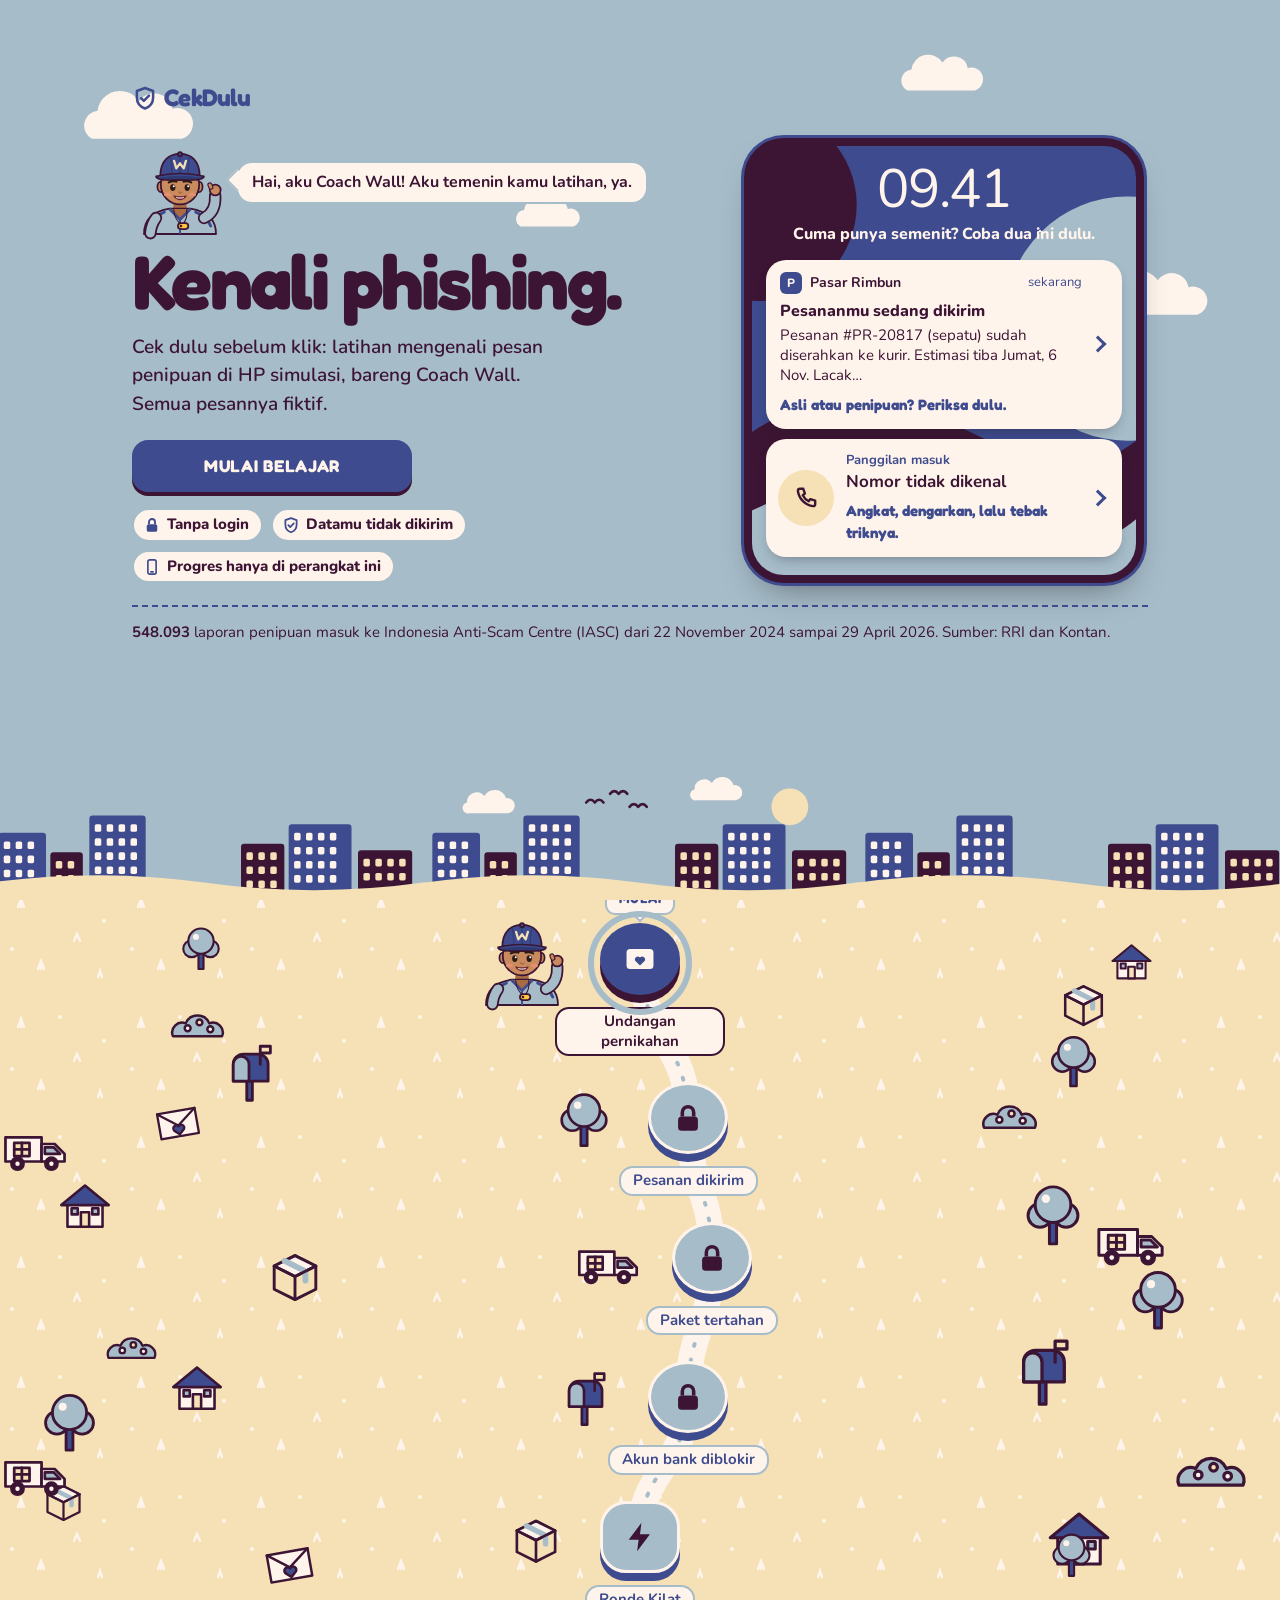
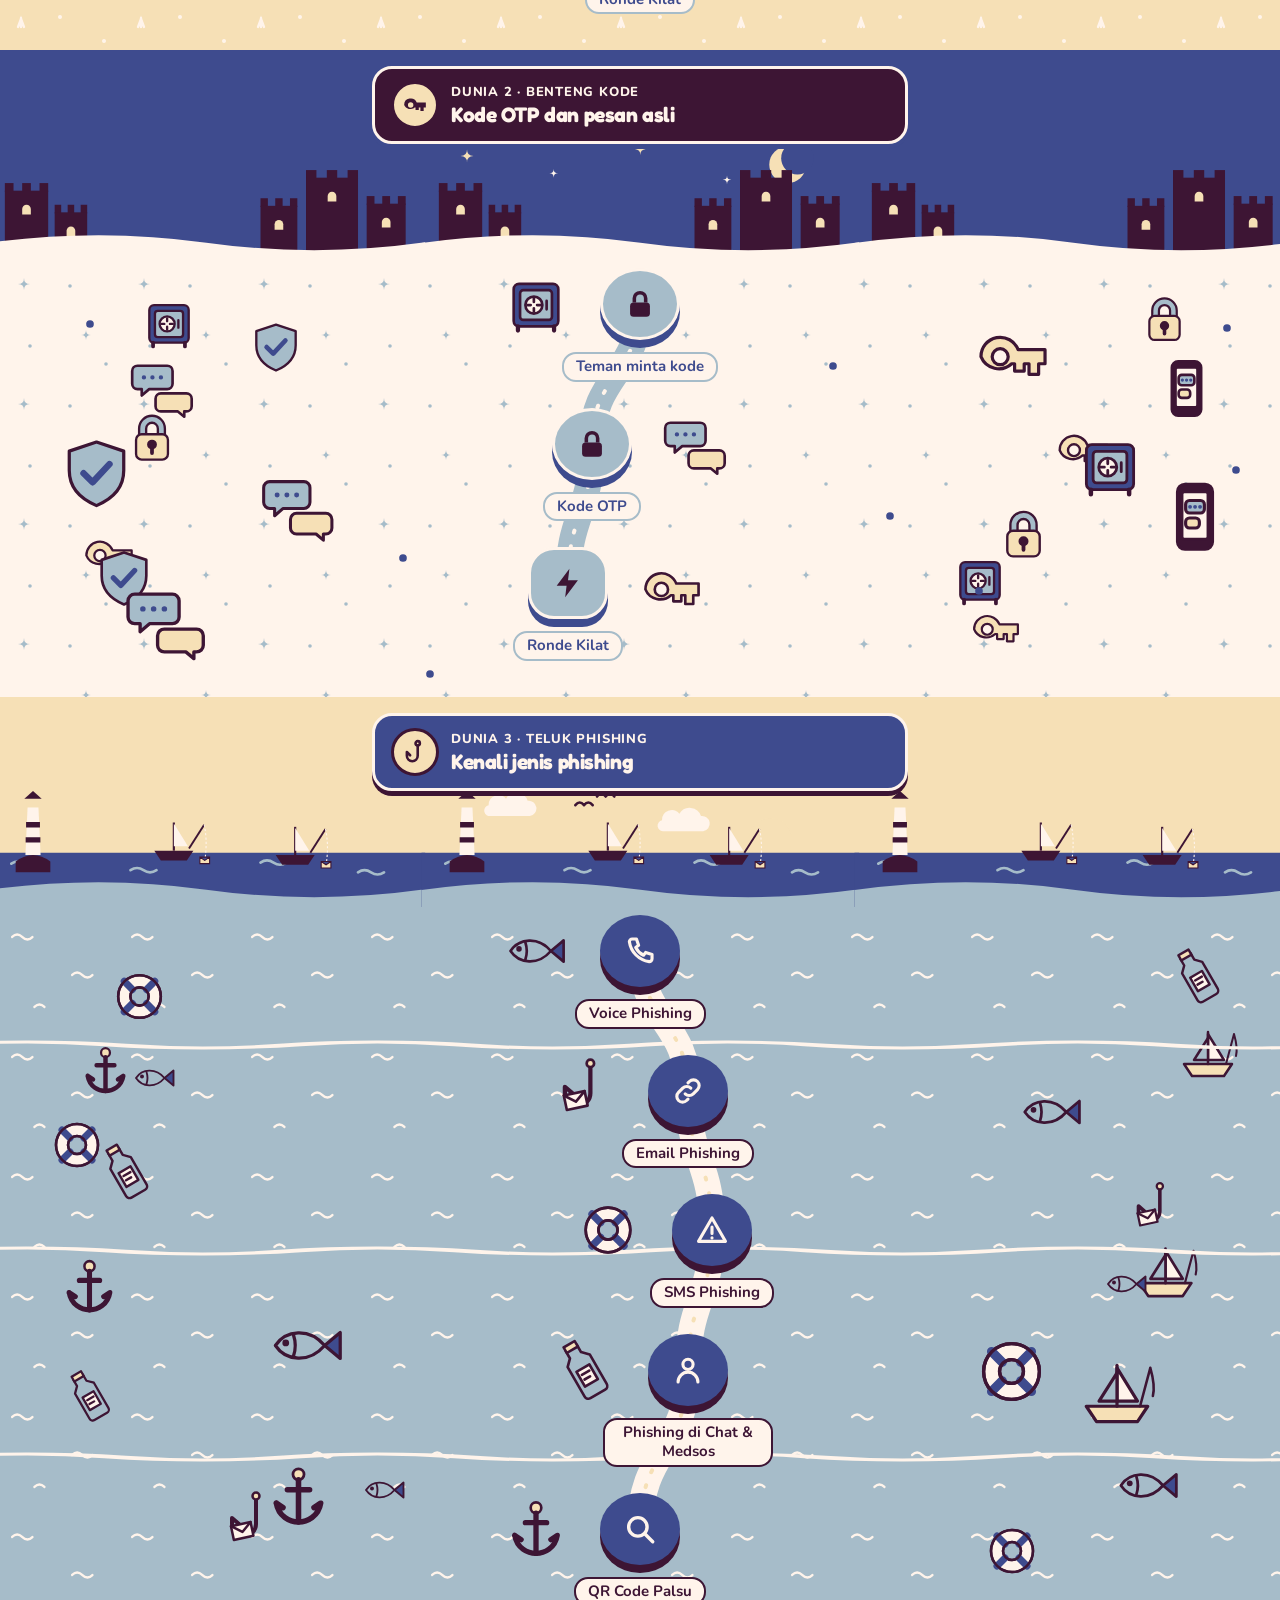
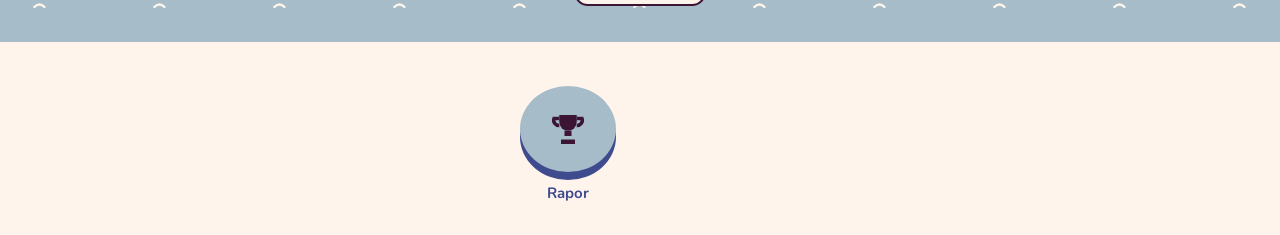
==== commit 75a88ba0: "last time" ====
--- a/index.html
+++ b/index.html
@@ -10,6 +10,7 @@
   <link rel="stylesheet" href="css/world.css">
   <link rel="stylesheet" href="css/coach.css">
   <link rel="stylesheet" href="css/dialog.css">
+  <link rel="stylesheet" href="css/welcome.css">
   <script src="js/sound.js"></script>
   <script src="js/strings.js"></script>
   <script src="js/lang.js"></script>
@@ -27,10 +28,12 @@
 
     <section class="learn" aria-labelledby="learn-title">
       <h1 class="visually-hidden" id="learn-title" data-i18n="home.h1">CekDulu: jalur belajar memeriksa pesan</h1>
+      <div id="welcome"></div>
       <div id="units"></div>
     </section>
   </main>
 
+  <script>CekLang.load("questions")</script> <!-- js/questions.js atau js/en/questions.js (panel beranda) -->
   <script>CekLang.load("scenarios")</script> <!-- js/scenarios.js atau js/en/scenarios.js -->
   <script>CekLang.load("materi")</script> <!-- js/materi.js atau js/en/materi.js -->
   <script src="js/logic.js"></script>
@@ -38,5 +41,6 @@
   <script src="js/ui.js"></script>
   <script src="js/world.js"></script>
   <script src="js/path.js"></script>
+  <script src="js/welcome.js"></script>
 </body>
 </html>
--- a/css/style.css
+++ b/css/style.css
@@ -313,6 +313,13 @@
 .task-slot > .done { animation-name: fade-in; } /* layar selesai materi: tanpa transform, konfeti langsung selayar */
 .task-slot:empty { display: none; }
 
+/* Ukuran teks (Pengaturan > Tampilan, data-text dari js/settings.js): soal, jawaban, kartu Ronde Kilat, dan lembar
+   hasil diperbesar dengan zoom, jadi huruf, ikon, dan jaraknya ikut membesar seimbang. Isi HP simulasi: css/phone.css. */
+:root { --text-zoom: 1; }
+:root[data-text="large"] { --text-zoom: 1.15; }
+:root[data-text="xlarge"] { --text-zoom: 1.3; }
+.task-slot, .quick-play, .feedback-body { zoom: var(--text-zoom); }
+
 .context {
   max-width: 340px;
   margin: 0 auto 12px;
@@ -444,9 +451,10 @@
 
 @media (min-width: 860px) {
   .lesson-top, .lesson-main, .footer-inner { max-width: 1180px; }
-  /* Kolom HP selebar HP yang sudah diperkecil agar muat tinggi layar (rasio layar 440:956), jadi tidak ada ruang kosong. */
+  /* Kolom HP selebar HP aslinya (360px) kalau muat. HP mengikuti tinggi layar, bukan diperkecil mengikuti
+     rasio iPhone, supaya huruf pesannya tetap ukuran asli (lihat css/phone.css). */
   .lesson-main {
-    grid-template-columns: clamp(260px, calc((100dvh - 190px) * .47), 420px) minmax(0, 1fr);
+    grid-template-columns: clamp(300px, calc(30vw * var(--text-zoom)), calc(392px * var(--text-zoom))) minmax(0, 1fr);
     grid-template-rows: minmax(0, 1fr);
     grid-template-areas: "phone task";
     gap: 16px 48px;
@@ -475,6 +483,14 @@
   .lesson-footer.is-done .footer-inner { grid-template-columns: repeat(auto-fit, minmax(0, 1fr)); max-width: 640px; }
   .lesson-footer.is-done .btn { grid-column: auto; width: 100%; }
 }
+/* Laptop dengan layar pendek (mis. 1366x768 dengan zoom 125%): bar atas, bawah, dan kotak situasi dipadatkan
+   supaya HP simulasi dapat ruang setinggi mungkin. */
+@media (min-width: 860px) and (max-height: 760px) {
+  .lesson-top { padding-block: 6px; }
+  .lesson-main { padding-top: 4px; }
+  .footer-inner { padding-block: 10px; }
+  .context { margin-bottom: 8px; padding: 6px 12px; font-size: 15px; }
+}
 
 /* ---------- Mode soal: Pasangkan, Tebak link, Susun pesan ---------- */
 
@@ -543,7 +559,9 @@
 /* ---------- Materi (materi.html): kartu penjelasan dan mini kuis ---------- */
 
 .lesson-main.is-text { grid-template-columns: minmax(0, 1fr); grid-template-rows: minmax(0, 1fr); grid-template-areas: "task"; }
-.lesson-main.is-text .task-slot { width: 100%; max-width: 640px; margin: auto; }
+/* margin hanya ke samping: setinggi area soal (bukan setinggi isinya), jadi kalau pilihan tidak muat (mis. teks
+   paling besar di laptop pendek) yang digulir daftar pilihannya, bukan halamannya. Tengah vertikal dari safe center. */
+.lesson-main.is-text .task-slot { width: 100%; max-width: 640px; margin: 0 auto; }
 .learn-card {
   display: grid;
   gap: 12px;
--- a/css/world.css
+++ b/css/world.css
@@ -50,7 +50,64 @@
   border-radius: 50%;
 }
 .node-label { max-width: 170px; margin-top: 12px; font-size: 15px; font-weight: 700; line-height: 1.3; text-align: center; }
-.node-locked + .node-label { color: var(--muted); }
+.node-locked ~ .node-label { color: var(--muted); }
+
+/* Level terkunci adalah tombol: diketuk, muncul gelembung "kenapa terkunci" di atasnya (js/path.js). */
+button.node { padding: 0; font: inherit; border: 0; cursor: pointer; }
+button.node:active { transform: translateY(4px); box-shadow: 0 4px 0 var(--french); }
+.path-item.has-tip { z-index: 5; } /* di atas level dan hiasan lain, di bawah banner dunia yang menempel */
+.lock-tip {
+  position: absolute;
+  bottom: calc(100% + 14px);
+  left: 50%;
+  width: min(300px, 100cqi - 32px);
+  padding: 12px 14px;
+  text-align: left;
+  color: var(--ink);
+  background: var(--bg);
+  border: 2px solid var(--line);
+  border-radius: 16px;
+  box-shadow: 0 6px 0 var(--line);
+  /* Di tengah jalur (bukan di tengah level) supaya tidak keluar layar; ekornya menunjuk ke level. */
+  translate: calc(-50% - var(--x, 0px)) 0;
+  animation: lock-pop .22s cubic-bezier(.3, 0, .3, 1.3);
+}
+.is-current .lock-tip { bottom: calc(100% + 48px); }
+.lock-tip::after {
+  content: "";
+  position: absolute;
+  left: calc(50% + var(--x, 0px));
+  bottom: -9px;
+  width: 14px;
+  height: 14px;
+  background: var(--bg);
+  border-right: 2px solid var(--line);
+  border-bottom: 2px solid var(--line);
+  transform: translateX(-50%) rotate(45deg);
+}
+.lock-tip-text { display: flex; align-items: flex-start; gap: 8px; font-size: 16px; font-weight: 700; line-height: 1.4; }
+.lock-tip-text .icon { flex: none; margin-top: 2px; color: var(--muted); }
+.lock-tip-text .icon svg { width: 18px; height: 18px; }
+.lock-go {
+  display: flex;
+  align-items: center;
+  justify-content: center;
+  min-height: 44px;
+  margin-top: 10px;
+  padding: 8px 14px;
+  font-family: var(--font-display);
+  font-size: 15px;
+  font-weight: 700;
+  letter-spacing: .04em;
+  text-transform: uppercase;
+  text-decoration: none;
+  color: var(--on-brand);
+  background: var(--brand);
+  border-radius: 12px;
+  box-shadow: 0 4px 0 var(--brand-dark);
+}
+.lock-go:active { transform: translateY(4px); box-shadow: none; }
+@keyframes lock-pop { from { opacity: 0; transform: translateY(8px) scale(.92); } }
 .node-badge {
   position: absolute;
   top: -40px;
@@ -134,20 +191,91 @@
 @keyframes w-twinkle { 50% { transform: scale(.35) rotate(45deg); } }
 .world .path { position: relative; margin-top: calc(var(--sky-h) - 86px); }
 
-/* Hiasan di sisi kosong: dihitung dari tengah panel, lalu dikurangi geseran level (--x). */
+/* ---------- Pemandangan di tanah (CekWorld.scenery): di bawah jalur dan jalan, di atas warna tanah ---------- */
+.world { isolation: isolate; } /* z-index -1 di bawah tetap di dalam dunia */
+.world-scenery { position: absolute; inset: var(--sky-h) 0 0; z-index: -1; overflow: hidden; pointer-events: none; }
+.scene-item, .scene-mover { position: absolute; pointer-events: auto; cursor: pointer; }
+/* Tekstur tanah halus khas tiap dunia (rumput, bintang kecil, riak air). Warnanya dari --w-texture, bentuknya mask. */
+.world-1 { --w-texture: var(--seashell); --w-pattern: url("data:image/svg+xml,%3Csvg xmlns='http://www.w3.org/2000/svg' width='120' height='120'%3E%3Cg fill='none' stroke='%23000' stroke-width='2.4' stroke-linecap='round'%3E%3Cpath d='M18 30l3-8 3 8M21 30v-9M74 64l3-7 3 7M98 100l2-6 2 6M38 92l3-8 3 8M41 92v-8'/%3E%3C/g%3E%3Ccircle cx='60' cy='20' r='2'/%3E%3Ccircle cx='104' cy='44' r='2'/%3E%3Ccircle cx='12' cy='72' r='2'/%3E%3C/svg%3E"); }
+.world-2 { --w-texture: var(--powder); --w-pattern: url("data:image/svg+xml,%3Csvg xmlns='http://www.w3.org/2000/svg' width='120' height='120'%3E%3Cpath d='M24 18q0 6 6 6q-6 0-6 6q0-6-6-6q6 0 6-6zM86 70q0 5 5 5q-5 0-5 5q0-5-5-5q5 0 5-5z'/%3E%3Ccircle cx='70' cy='26' r='1.8'/%3E%3Ccircle cx='30' cy='86' r='1.8'/%3E%3Ccircle cx='106' cy='104' r='1.8'/%3E%3C/svg%3E"); }
+.world-3 { --w-texture: var(--seashell); --w-pattern: url("data:image/svg+xml,%3Csvg xmlns='http://www.w3.org/2000/svg' width='140' height='120'%3E%3Cg fill='none' stroke='%23000' stroke-width='2.4' stroke-linecap='round'%3E%3Cpath d='M14 30q6-5 12 0t12 0M84 68q6-5 12 0t12 0M40 100q6-5 12 0'/%3E%3C/g%3E%3C/svg%3E"); }
+:root[data-theme="dark"] .world-1, :root[data-theme="dark"] .world-2, :root[data-theme="dark"] .world-3 { --w-texture: var(--slate); }
+.world-scenery::before {
+  content: "";
+  position: absolute;
+  inset: 0;
+  background: var(--w-texture);
+  -webkit-mask: var(--w-pattern) 0 0 / 120px 120px repeat;
+  mask: var(--w-pattern) 0 0 / 120px 120px repeat;
+}
+.scene-item svg, .scene-mover svg { display: block; width: 100%; height: 100%; }
+/* Hiasan diam: pita kiri dan kanan di luar jalur (jalur + hiasan levelnya selebar +-300px dari tengah). */
+.scene-item {
+  top: calc(var(--y) * (100% - 90px) + 10px);
+  width: var(--size);
+  height: var(--size);
+  animation: scene-sway 4.6s ease-in-out infinite;
+  animation-delay: calc(var(--i) * -.53s);
+  transform-origin: 50% 100%;
+}
+.scene-item.is-left { left: calc(2cqi + var(--r) * (46cqi - 330px)); }
+.scene-item.is-right { right: calc(2cqi + var(--r) * (46cqi - 330px)); }
+@keyframes scene-sway { 0%, 100% { transform: rotate(-2.5deg); } 50% { transform: rotate(2.5deg) translateY(-2px); } }
+@container (max-width: 760px) { .scene-item { display: none; } } /* layar sempit: sisi jalur sudah terisi */
+
+/* Diketuk: membal sambil berputar sedikit. */
+.scene-item.is-boing, .scene-mover.is-boing { animation: scene-boing .55s cubic-bezier(.3, 0, .3, 1.5); }
+@keyframes scene-boing { 0% { transform: none; } 35% { transform: translateY(-16px) rotate(-8deg) scale(1.1); } 70% { transform: translateY(2px) scale(1.05, .92); } 100% { transform: none; } }
+
+/* Dunia 1: mobil kurir melaju melintasi peta (satu ke kanan, satu kembali ke kiri). */
+.mover-van { top: calc(var(--y) * 100%); left: 0; width: 70px; height: 70px; animation: van-drive 18s linear infinite; animation-delay: var(--delay); }
+.mover-van.is-back { animation-name: van-back; }
+.mover-van svg { animation: van-bump .45s ease-in-out infinite alternate; }
+.mover-van.is-back svg { animation-name: van-bump-back; }
+@keyframes van-drive { from { transform: translateX(-90px); } to { transform: translateX(calc(100cqi + 20px)); } }
+@keyframes van-back { from { transform: translateX(calc(100cqi + 20px)); } to { transform: translateX(-90px); } }
+@keyframes van-bump { to { transform: translateY(-2px); } }
+@keyframes van-bump-back { from { transform: scaleX(-1); } to { transform: scaleX(-1) translateY(-2px); } }
+
+/* Dunia 2: kunang-kunang melayang dan berkelip di malam benteng. */
+.mover-firefly { top: calc(var(--y) * (100% - 20px)); left: calc(var(--x) * 1%); width: 12px; height: 12px; color: var(--wheat); animation: firefly 7s ease-in-out infinite; animation-delay: var(--delay); }
+:root:not([data-theme="dark"]) .mover-firefly { color: var(--french); }
+@keyframes firefly {
+  0%, 100% { transform: translate(0, 0); opacity: .25; }
+  25% { transform: translate(18px, -14px); opacity: 1; }
+  50% { transform: translate(-6px, -26px); opacity: .45; }
+  75% { transform: translate(-20px, -8px); opacity: 1; }
+}
+
+/* Dunia 3: ombak bergelombang dan ikan melompat dari laut. */
+.mover-wave { top: calc(var(--y) * 100%); left: -60px; right: -60px; height: 12px; color: var(--seashell); animation: wave-roll 5s ease-in-out infinite alternate; animation-delay: var(--delay); pointer-events: none; }
+:root[data-theme="dark"] .mover-wave { color: var(--slate); }
+@keyframes wave-roll { to { transform: translateX(48px); } }
+.mover-fish { top: calc(var(--y) * 100%); left: calc(var(--x) * 1% - 24px); width: 48px; height: 48px; animation: fish-jump 4.2s cubic-bezier(.4, 0, .6, 1) infinite; animation-delay: var(--delay); }
+@keyframes fish-jump {
+  0%, 55%, 100% { transform: translateY(18px) rotate(40deg); opacity: 0; }
+  62% { transform: translateY(0) rotate(-20deg); opacity: 1; }
+  72% { transform: translate(14px, -30px) rotate(10deg); opacity: 1; }
+  82% { transform: translate(28px, 0) rotate(50deg); opacity: 1; }
+  88% { transform: translate(32px, 18px) rotate(70deg); opacity: 0; }
+}
+
+
+/* Hiasan di sisi kosong level: menempel di samping levelnya, setinggi tengah tombol level, jadi ikut
+   jalur yang berliku (bukan berbaris lurus di satu kolom). --gap = jarak tengah level ke tengah hiasan. */
 .world-prop {
-  position: absolute;
-  top: 0;
+  --gap: 104px; /* setengah level (40) + celah (30) + setengah hiasan (34) */
+  position: absolute;
+  top: 2px;
   left: 50%;
   width: 68px;
   height: 68px;
   pointer-events: none;
-  /* Di layar lebar hiasan tetap dekat jalur, tidak lari ke tepi layar. */
-  transform: translateX(calc(var(--side) * min(50cqi - 46px, 234px) - var(--x, 0px) - 50%));
+  transform: translateX(calc(var(--side) * var(--gap) - 50%));
 }
 .world-prop svg { width: 100%; height: 100%; animation: bob 3s ease-in-out infinite; animation-delay: calc(var(--i, 0) * -.7s); }
 /* Coach Wall menunggu di samping level yang sedang dimainkan; bisa diketuk (tips muncul di gelembung). */
-.world-coach { z-index: 4; width: 96px; height: 96px; pointer-events: auto; }
+.world-coach { --gap: 118px; top: -14px; z-index: 4; width: 96px; height: 96px; pointer-events: auto; } /* di luar cincin level */
 .world-coach .coach-wrap, .world-coach .coach-btn { width: 100%; height: 100%; }
 .world-coach .coach-tip { max-width: 200px; }
 
@@ -160,7 +288,7 @@
   border: 2px solid var(--violet);
 }
 :root[data-theme="dark"] .world .node-label { border-color: var(--slate); }
-.world .node-locked + .node-label { color: var(--muted); border-color: var(--line); }
+.world .node-locked ~ .node-label { color: var(--muted); border-color: var(--line); }
 .world .node-locked { border: 3px solid var(--seashell); }
 :root[data-theme="dark"] .world .node-locked { border-color: var(--graphite); }
 /* Ronde Kilat berwarna wheat: diberi tepi violet, dan di Dunia 1 (tanah wheat) isinya seashell supaya tidak tenggelam. */
--- a/css/coach.css
+++ b/css/coach.css
@@ -172,7 +172,7 @@
 @keyframes caller-talk { 50% { transform: translateY(-1.5px) rotate(-1deg); } }
 @keyframes caller-wave { 0% { opacity: 0; } 30% { opacity: 1; } 100% { opacity: 0; } }
 
-/* ---------- Api streak: jawaban benar beruntun ---------- */
+/* ---------- Api streak: level yang diselesaikan (bertambah satu tiap pelajaran, materi, atau Ronde Kilat selesai) ---------- */
 /* 0 = abu, 1-2 = oranye, 3-4 = biru, 5+ = pink. Angka memakai versi gelap supaya terbaca di latar terang. */
 
 .streak { display: inline-flex; align-items: center; gap: 2px; font-family: var(--font-display); font-size: 20px; font-weight: 700; line-height: 1; color: var(--fire-ink); }
@@ -189,6 +189,11 @@
 .streak.is-levelup { animation: streak-levelup .8s cubic-bezier(.3, 0, .3, 1.4); }
 @keyframes streak-bump { 40% { transform: scale(1.3); } }
 @keyframes streak-levelup { 25% { transform: scale(1.5) rotate(-8deg); } 50% { transform: scale(1.2) rotate(6deg); } }
+/* Layar selesai: "Streak naik jadi N!" dengan api sewarna api di bar atas. */
+.done > .streak-note { display: flex; align-items: center; justify-content: center; gap: 6px; margin: -8px 0 18px; font-family: var(--font-display); font-size: 19px; font-weight: 700; color: var(--fire-ink); }
+.streak-note .icon svg { width: 28px; height: 28px; transform-origin: 50% 90%; animation: flicker 1.6s ease-in-out infinite; }
+.streak-note .fire-outer { fill: var(--fire); }
+.streak-note .fire-inner { fill: var(--fire-core); }
 
 /* ---------- Soal suara (materi Voice Phishing): penelepon, gelembung dengan tombol putar ---------- */
 
@@ -240,3 +245,27 @@
   .voice-slow { width: 44px; height: 44px; }
   .voice-text { margin-top: 6px; font-size: 15px; }
 }
+
+/* ---------- VO Coach Wall di kartu materi ---------- */
+
+.vo-bar { display: flex; flex-wrap: wrap; align-items: center; gap: 4px 12px; }
+.vo-btn {
+  display: inline-flex;
+  align-items: center;
+  gap: 6px;
+  min-height: 44px;
+  padding: 6px 16px 6px 12px;
+  font: inherit;
+  font-size: 15px;
+  font-weight: 800;
+  color: var(--ink);
+  background: var(--bg);
+  border: 2px solid var(--line);
+  border-bottom-width: 4px;
+  border-radius: 99px;
+  cursor: pointer;
+}
+.vo-btn:active { transform: translateY(2px); border-bottom-width: 2px; }
+.vo-btn .icon svg { width: 20px; height: 20px; color: var(--brand); }
+.learn-card .voice-bars { height: 24px; margin-left: 0; }
+.voice-online { width: 100%; margin-top: 2px; font-size: 12px; line-height: 1.35; color: var(--muted); }
--- a/css/welcome.css
+++ b/css/welcome.css
@@ -0,0 +1,282 @@
+/* Halaman pembuka beranda (js/welcome.js) dan baris janji privasi di atas peta.
+   Pembuka: langit dan kota Dunia 1 di belakang; kiri Coach Wall menyapa, judul "Kenali phishing.", tombol mulai,
+   janji privasi; kanan layar kunci HP mini berisi dua "notifikasi masuk" (pesan asli dan panggilan misterius) sebagai
+   jalan cepat; di bawah fakta IASC dengan sumbernya. Momen gerak: gelembung sapaan muncul sendiri, panggilan
+   "berdering", awan melayang, dan pembuka meluncur ke atas saat mulai. Mati kalau gerak dikurangi. */
+
+/* ---------- Halaman pembuka ---------- */
+
+.has-landing { overflow: hidden; }
+.landing { position: fixed; inset: 0; z-index: 40; overflow-y: auto; overscroll-behavior: contain; color: var(--ink); background: var(--w-sky); }
+.landing-stage { position: relative; display: flex; min-height: 100%; }
+.landing-scene { position: absolute; inset: 0; overflow: hidden; pointer-events: none; }
+.landing .world-sky { top: auto; bottom: 0; height: 170px; background: transparent; }
+.landing-cloud { position: absolute; color: var(--seashell); animation: cloud-drift 22s ease-in-out infinite alternate; }
+.landing-cloud svg { width: 100%; height: auto; }
+:root[data-theme="dark"] .landing-cloud { color: var(--seashell); opacity: .14; }
+@keyframes cloud-drift { to { transform: translateX(48px); } }
+
+.landing-inner {
+  position: relative;
+  z-index: 1;
+  display: grid;
+  align-content: start;
+  gap: 22px;
+  width: 100%;
+  max-width: 1080px;
+  margin: 0 auto;
+  padding: 16px 16px 190px; /* ruang untuk kota di dasar */
+}
+.landing-brand { display: inline-flex; align-items: center; gap: 6px; font-family: var(--font-display); font-size: 24px; font-weight: 700; letter-spacing: -.03em; color: var(--brand); }
+.landing-brand .icon svg { width: 26px; height: 26px; }
+.landing-title { margin-top: 10px; font-size: clamp(46px, 12vw, 76px); line-height: .98; letter-spacing: -.035em; color: var(--ink); }
+.landing-title:focus { outline: none; } /* fokus dari kode untuk pembaca layar */
+.landing-lede { max-width: 40ch; margin-top: 14px; font-size: 19px; font-weight: 600; line-height: 1.5; color: var(--ink); }
+.landing-start { margin-top: 22px; }
+.landing .welcome-fact { color: var(--ink); border-top-color: var(--french); }
+:root[data-theme="dark"] .landing .welcome-fact { border-top-color: var(--powder); }
+
+
+
+/* ---------- Kiri: sapaan dan janji ---------- */
+
+.welcome-coach { display: flex; align-items: flex-end; gap: 8px; }
+.welcome-coach .mascot { width: 84px; height: 84px; }
+.welcome-bubble {
+  position: relative;
+  margin-bottom: 30px;
+  padding: 9px 14px;
+  font-size: 16px;
+  font-weight: 700;
+  line-height: 1.35;
+  background: var(--bg);
+  border: 2px solid var(--line);
+  border-radius: 16px;
+  transform-origin: 0 100%;
+  animation: bubble-in .45s cubic-bezier(.3, 0, .3, 1.35) .35s backwards;
+}
+.welcome-bubble::before {
+  content: "";
+  position: absolute;
+  left: -9px;
+  bottom: 14px;
+  width: 14px;
+  height: 14px;
+  background: var(--bg);
+  border-left: 2px solid var(--line);
+  border-bottom: 2px solid var(--line);
+  transform: rotate(45deg);
+}
+@keyframes bubble-in { from { opacity: 0; transform: scale(.6); } }
+
+
+.promises { display: flex; flex-wrap: wrap; gap: 8px; margin: 16px 0 0; padding: 0; list-style: none; }
+.promises li {
+  display: inline-flex;
+  align-items: center;
+  gap: 6px;
+  padding: 5px 12px 5px 9px;
+  font-size: 15px;
+  font-weight: 800;
+  line-height: 1.3;
+  color: var(--ink);
+  background: var(--bg);
+  border: 2px solid var(--line);
+  border-radius: 99px;
+}
+.promises .icon svg { width: 18px; height: 18px; color: var(--brand); }
+
+
+/* ---------- Kanan: layar kunci HP mini ---------- */
+
+.lockscreen {
+  justify-self: center;
+  width: 100%;
+  max-width: 400px;
+  padding: 16px 14px 18px;
+  color: var(--seashell);
+  background: var(--french) url("../img/lock-wallpaper.svg") center / cover;
+  border: 8px solid var(--violet);
+  border-radius: 40px;
+  box-shadow: 0 0 0 3px var(--french), 0 18px 34px -16px rgb(28 28 30 / .55); /* bingkai + bayangan lembut */
+}
+.lockscreen-time { font-size: 54px; font-weight: 400; line-height: 1; text-align: center; letter-spacing: -.02em; }
+.lockscreen-title { margin: 8px 0 14px; font-family: var(--font); font-size: 16px; font-weight: 800; line-height: 1.35; text-align: center; letter-spacing: 0; }
+.incoming-list { display: grid; gap: 10px; }
+
+.incoming {
+  position: relative;
+  display: grid;
+  gap: 3px;
+  padding: 12px 40px 12px 14px;
+  color: var(--violet);
+  text-decoration: none;
+  background: var(--seashell);
+  border-radius: 20px;
+  box-shadow: 0 6px 14px -6px rgb(28 28 30 / .45);
+  transition: transform .15s ease-out, box-shadow .15s ease-out;
+}
+/* Panah kecil di kanan: kartu ini bisa dibuka. */
+.incoming::after {
+  content: "";
+  position: absolute;
+  top: 50%;
+  right: 18px;
+  width: 9px;
+  height: 9px;
+  border-top: 3px solid var(--french);
+  border-right: 3px solid var(--french);
+  transform: translateY(-50%) rotate(45deg);
+}
+@media (hover: hover) {
+  .incoming:hover { transform: translateY(-2px); box-shadow: 0 10px 18px -8px rgb(28 28 30 / .5); }
+}
+.incoming:active { transform: scale(.98); }
+.lockscreen :focus-visible { outline-color: var(--wheat); }
+
+.incoming-top { display: flex; align-items: center; gap: 8px; font-size: 14px; }
+.incoming-top small { margin-left: auto; font-size: 13px; color: var(--french); }
+.incoming-title { margin-top: 4px; font-size: 16px; font-weight: 800; line-height: 1.3; }
+.incoming-text { font-size: 15px; line-height: 1.35; }
+.incoming-cta { margin-top: 6px; font-family: var(--font-display); font-size: 15px; font-weight: 700; color: var(--french); }
+
+/* Panggilan masuk: ikon telepon yang "berdering". */
+.incoming-call { grid-template-columns: auto minmax(0, 1fr); align-items: center; gap: 14px; }
+.incoming-body { display: grid; gap: 1px; }
+.incoming-body small { font-size: 13px; font-weight: 700; color: var(--french); }
+.incoming-body strong { font-size: 17px; line-height: 1.25; }
+.call-ring { position: relative; display: grid; place-items: center; width: 52px; height: 52px; color: var(--violet); background: var(--wheat); border-radius: 50%; }
+.call-ring .icon svg { width: 26px; height: 26px; }
+.call-ring::after {
+  content: "";
+  position: absolute;
+  inset: -2px;
+  border: 3px solid var(--wheat);
+  border-radius: 50%;
+  animation: call-ring 1.8s cubic-bezier(.2, .6, .3, 1) infinite;
+}
+.call-ring .icon { animation: call-shake 1.8s ease-in-out infinite; }
+@keyframes call-ring { from { opacity: 1; transform: scale(.85); } 70%, to { opacity: 0; transform: scale(1.45); } }
+@keyframes call-shake {
+  0%, 40%, 100% { transform: none; }
+  5%, 15%, 25% { transform: rotate(-14deg); }
+  10%, 20%, 30% { transform: rotate(14deg); }
+}
+
+/* ---------- Bawah: fakta IASC ---------- */
+
+.welcome-fact { padding-top: 14px; font-size: 15px; line-height: 1.5; color: var(--muted); border-top: 2px dashed var(--line); }
+.welcome-fact strong { color: var(--ink); }
+.welcome-fact span { white-space: nowrap; }
+
+/* ---------- Panel beranda di atas peta (js/welcome.js) ----------
+   HP: satu kolom (lanjut belajar, angka, 5 pertanyaan, janji). Laptop: lanjut belajar + angka di kiri,
+   5 pertanyaan di kanan, janji privasi selebar panel di bawahnya. */
+
+.dash {
+  display: grid;
+  grid-template-columns: minmax(0, 1fr);
+  grid-template-areas: "next" "stats" "questions" "trust";
+  gap: 14px;
+  max-width: 1000px;
+  margin: 0 auto;
+  padding: 16px 16px 24px;
+}
+
+/* Kartu "lanjut belajar": Coach Wall, level berikutnya (ikon seperti tombol level di peta), progres, tombol. */
+.dash-next {
+  grid-area: next;
+  display: grid;
+  gap: 14px;
+  padding: 16px;
+  background: var(--surface);
+  border: 3px solid var(--line);
+  border-radius: 22px;
+  box-shadow: 0 6px 0 var(--line);
+}
+.dash-next-head { display: flex; align-items: center; gap: 12px; }
+.dash-next-head .mascot { flex: none; width: 72px; height: 72px; }
+.dash-next-text { flex: 1; min-width: 0; }
+.dash-kicker { font-size: 13px; font-weight: 800; letter-spacing: .06em; text-transform: uppercase; color: var(--muted); }
+.dash-title { margin-top: 2px; font-size: 24px; line-height: 1.15; }
+.dash-note { margin-top: 4px; font-size: 15px; color: var(--muted); }
+.dash-node {
+  flex: none;
+  display: grid;
+  place-items: center;
+  width: 64px;
+  height: 58px;
+  color: var(--on-brand);
+  background: var(--brand);
+  border-radius: 50%;
+  box-shadow: 0 6px 0 var(--brand-dark);
+}
+.dash-node .icon svg { width: 28px; height: 28px; }
+.dash-meter { display: grid; gap: 6px; }
+.dash-meter .meter { margin: 0; height: 12px; background: var(--bg); }
+.dash-meter .meter span { background: var(--brand); } /* sama dengan bar progres pelajaran */
+.dash-meter small { font-size: 14px; font-weight: 700; color: var(--muted); }
+.dash-go { padding-block: 13px; }
+
+.dash-stats { grid-area: stats; gap: 10px; }
+.dash-stats .stat-value { padding: 10px 4px; font-size: 20px; }
+.dash-stats .stat-value .icon svg { width: 22px; height: 22px; }
+
+/* 5 Pertanyaan Sebelum Klik: ikon yang sama dengan di soal dan rapor, judul + petunjuk singkat. */
+.dash-questions { grid-area: questions; padding: 16px; background: var(--bg); border: 3px solid var(--line); border-radius: 22px; }
+.dash-questions h2 { font-size: 21px; line-height: 1.2; }
+.dash-q-lede { margin-top: 2px; font-size: 15px; color: var(--muted); }
+.dash-q-list { display: grid; gap: 10px; margin: 14px 0 0; padding: 0; list-style: none; }
+.dash-q-list li { display: flex; align-items: center; gap: 12px; }
+.dash-q-list strong { display: block; font-size: 16px; line-height: 1.3; }
+.dash-q-list small { display: block; font-size: 14px; line-height: 1.35; color: var(--muted); }
+
+@media (max-width: 479px) {
+  .dash-node { display: none; } /* layar sempit: judul level lebih penting dari ikonnya */
+  .dash-next-head .mascot { width: 64px; height: 64px; }
+}
+
+.dash-trust { grid-area: trust; display: grid; gap: 10px; }
+.dash-trust .promises { margin: 0; }
+.dash-trust .promises li { padding: 3px 10px 3px 8px; font-size: 14px; }
+
+@media (min-width: 860px) {
+  .dash {
+    grid-template-columns: minmax(0, 1.1fr) minmax(0, .9fr);
+    grid-template-areas: "next questions" "stats questions" "trust trust";
+    align-items: start;
+    gap: 16px 24px;
+    padding: 24px 24px 32px;
+  }
+  .dash-next { padding: 20px; }
+  .dash-next-head .mascot { width: 92px; height: 92px; }
+  .dash-title { font-size: 28px; }
+  .dash-questions { padding: 20px; }
+  .dash-trust { grid-template-columns: auto minmax(0, 1fr); align-items: center; column-gap: 24px; }
+  .dash-trust .quick-links { grid-column: 1 / -1; }
+}
+.quick-links { display: flex; flex-wrap: wrap; align-items: center; gap: 8px; font-weight: 800; color: var(--muted); }
+.quick-link {
+  display: inline-flex;
+  align-items: center;
+  gap: 6px;
+  min-height: 44px;
+  padding: 6px 14px 6px 10px;
+  color: var(--ink);
+  text-decoration: none;
+  background: var(--bg);
+  border: 2px solid var(--line);
+  border-bottom-width: 4px;
+  border-radius: 99px;
+}
+.quick-link:active { transform: translateY(2px); border-bottom-width: 2px; }
+.quick-link .icon svg { width: 18px; height: 18px; color: var(--brand); }
+
+/* ---------- Layar lebar: pembuka dua kolom ---------- */
+
+@media (min-width: 860px) {
+  .landing-inner { grid-template-columns: minmax(0, 1.15fr) minmax(320px, .85fr); align-content: center; column-gap: 56px; padding: 24px 32px 200px; }
+  .landing-brand, .landing .welcome-fact { grid-column: 1 / -1; }
+  .welcome-coach .mascot { width: 96px; height: 96px; }
+  .landing-start { width: auto; min-width: 280px; }
+}
